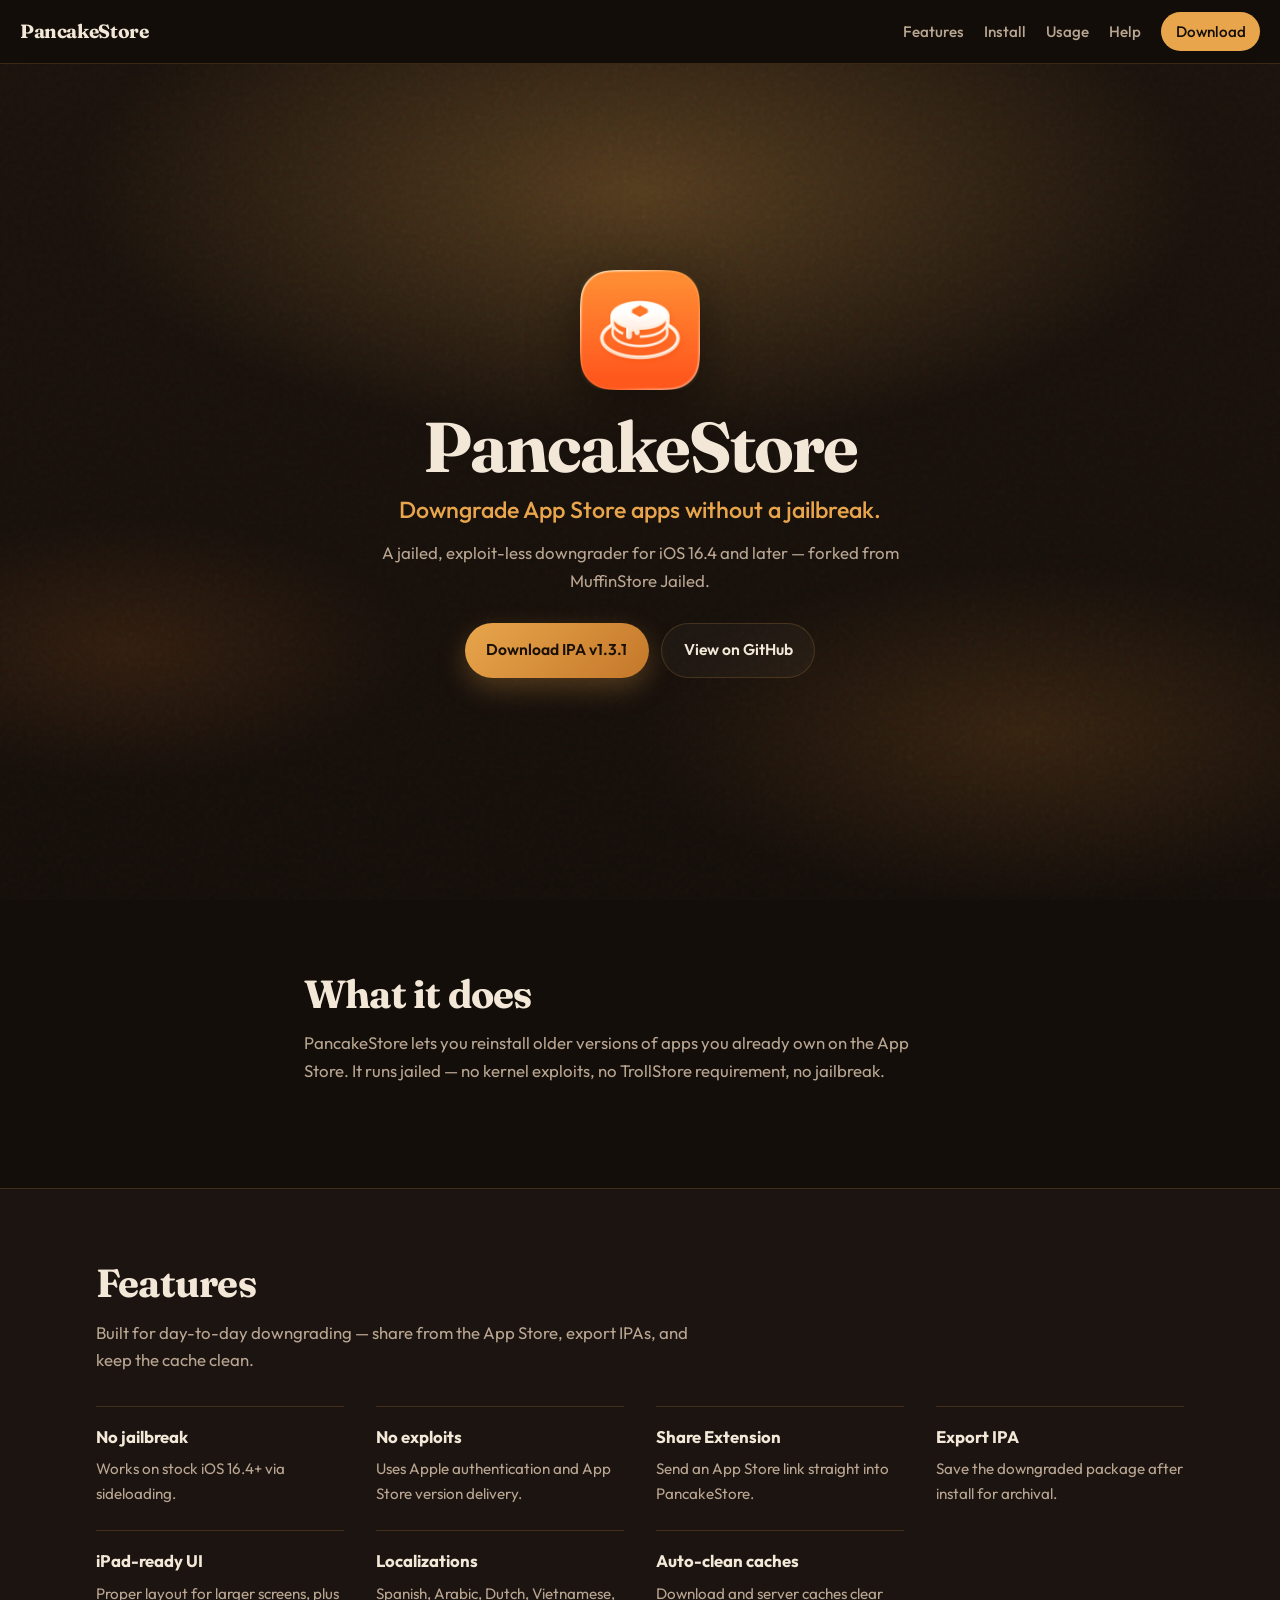
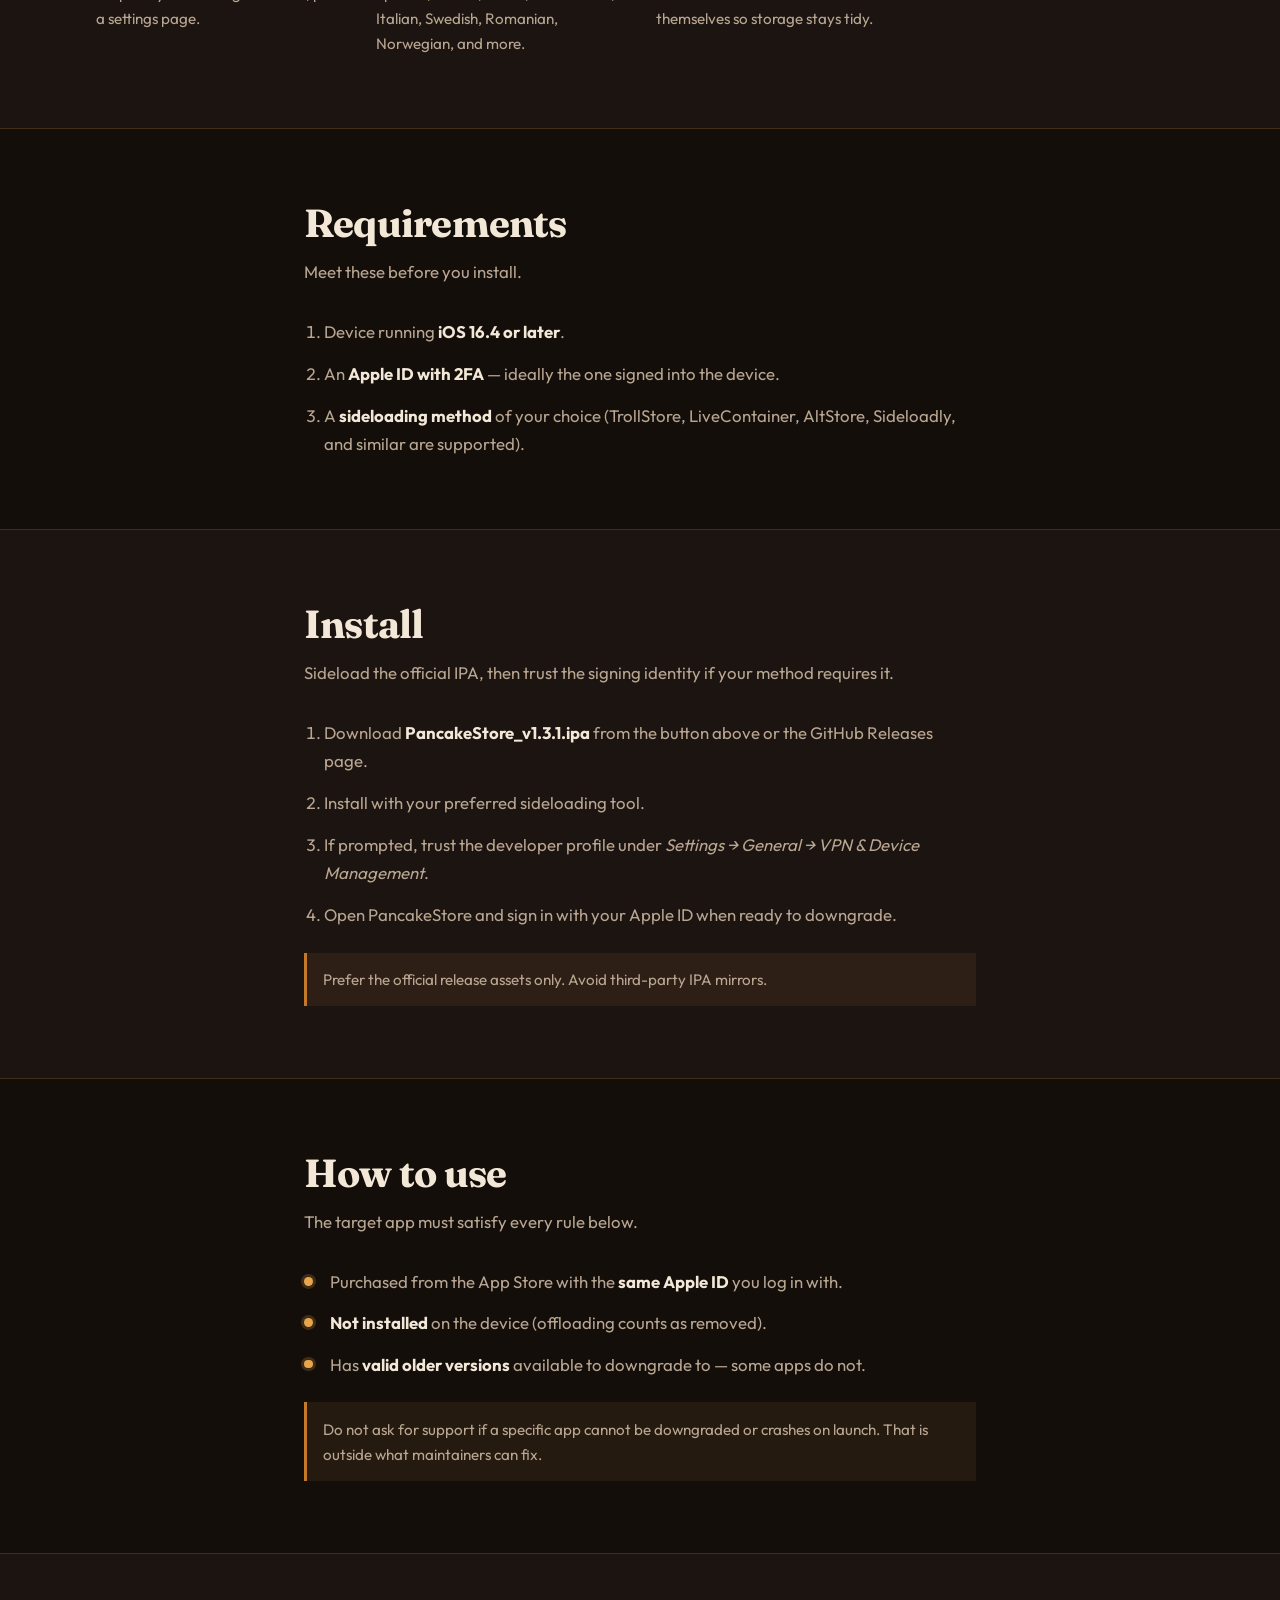
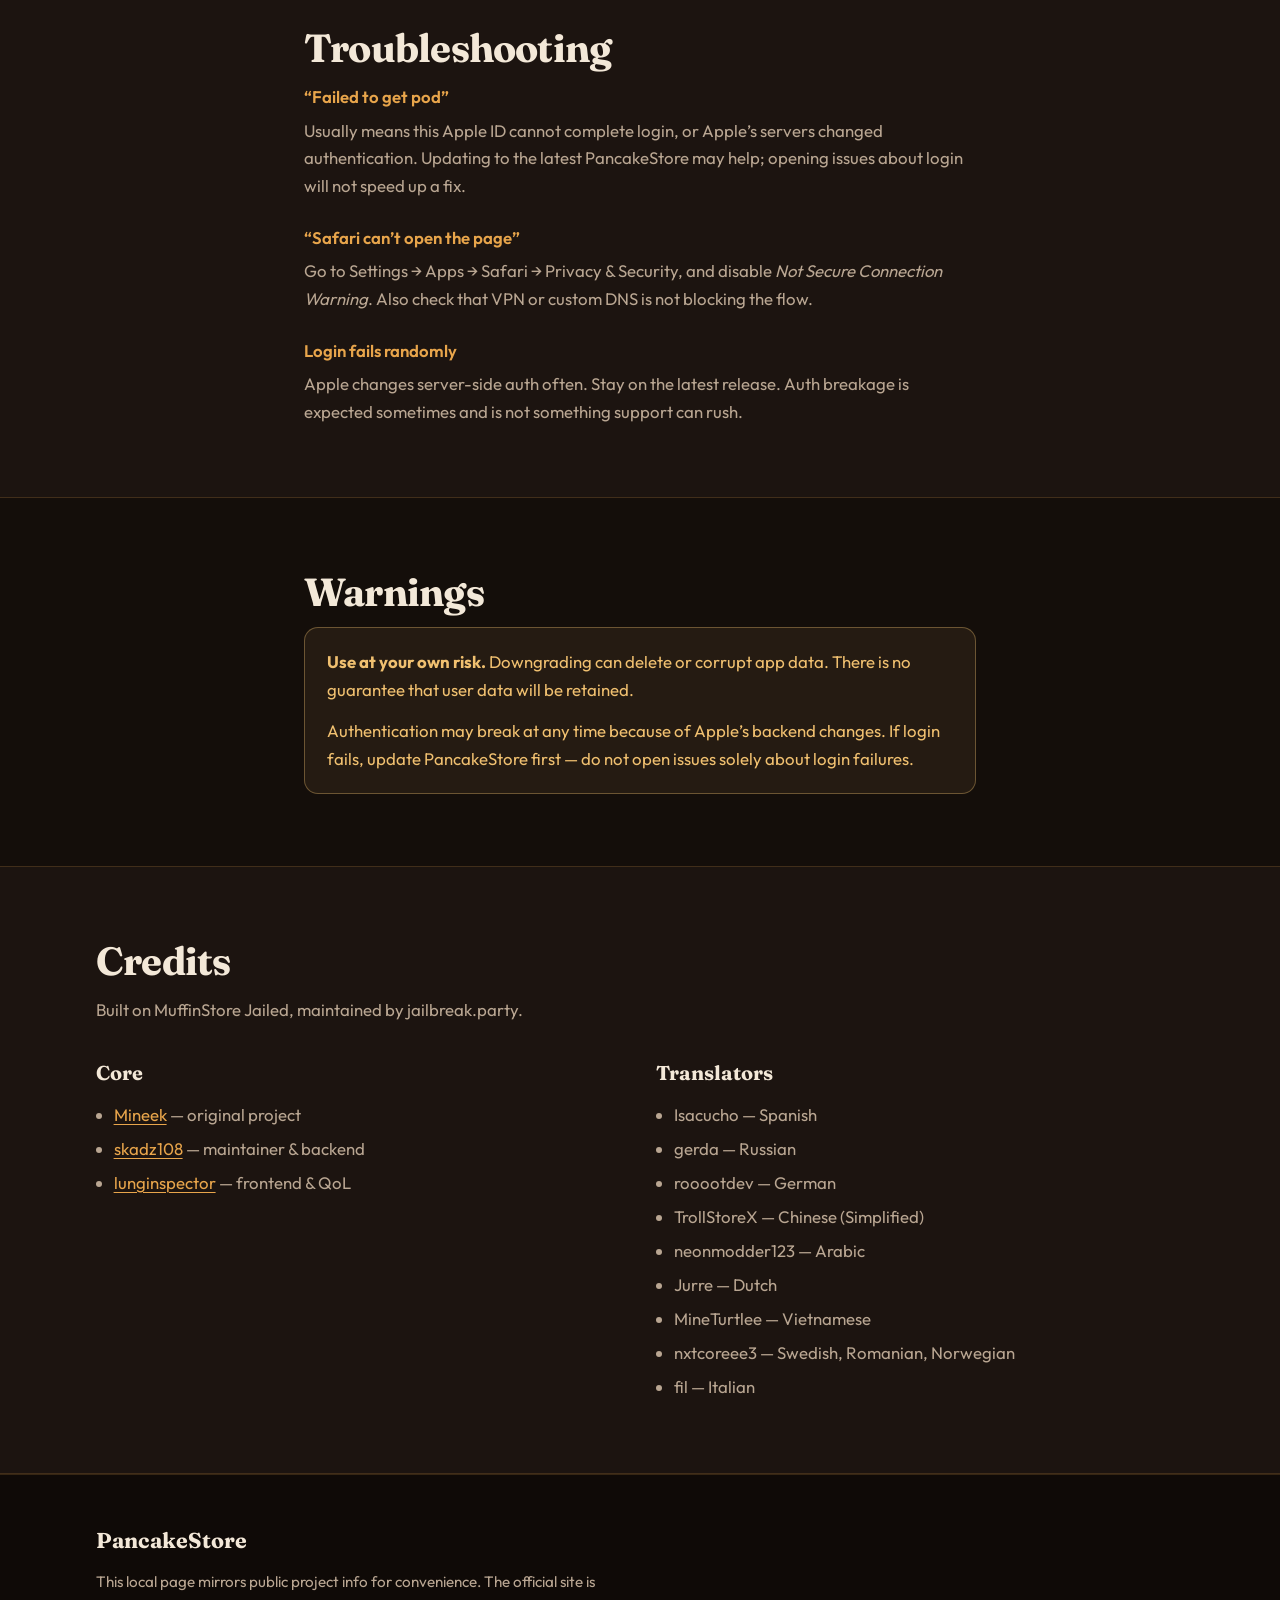
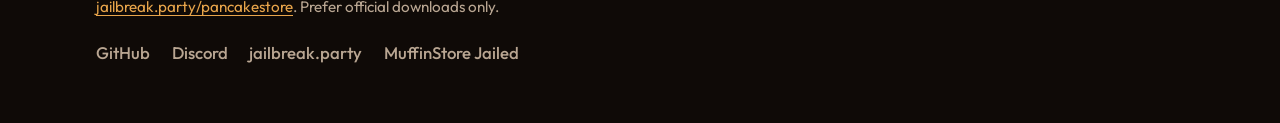
==== index.html @ 3ff27051 "Add PancakeStore marketing site (HTML/CSS/JS)" ====
<!DOCTYPE html>
<html lang="en">
<head>
  <meta charset="UTF-8" />
  <meta name="viewport" content="width=device-width, initial-scale=1" />
  <meta name="description" content="PancakeStore — a jailed App Store downgrader for iOS 16.4 and later. No jailbreak. No exploits." />
  <title>PancakeStore — iOS App Downgrader</title>
  <link rel="icon" href="assets/icon.png" type="image/png" />
  <link rel="preconnect" href="https://fonts.googleapis.com" />
  <link rel="preconnect" href="https://fonts.gstatic.com" crossorigin />
  <link href="https://fonts.googleapis.com/css2?family=Fraunces:opsz,wght@9..144,500;9..144,700&family=Outfit:wght@400;500;600;700&display=swap" rel="stylesheet" />
  <link rel="stylesheet" href="css/styles.css" />
</head>
<body>
  <header class="site-header">
    <a class="logo" href="#top">PancakeStore</a>
    <button class="nav-toggle" type="button" aria-label="Open menu" aria-expanded="false">
      <span></span><span></span><span></span>
    </button>
    <nav class="site-nav" aria-label="Primary">
      <a href="#features">Features</a>
      <a href="#install">Install</a>
      <a href="#usage">Usage</a>
      <a href="#troubleshoot">Help</a>
      <a href="#download" class="nav-cta">Download</a>
    </nav>
  </header>

  <main id="top">
    <section class="hero">
      <div class="hero-atmosphere" aria-hidden="true"></div>
      <div class="hero-inner">
        <img class="hero-icon" src="assets/icon.png" alt="" width="120" height="120" />
        <p class="brand">PancakeStore</p>
        <h1>Downgrade App Store apps without a jailbreak.</h1>
        <p class="lede">A jailed, exploit-less downgrader for iOS 16.4 and later — forked from MuffinStore Jailed.</p>
        <div class="cta-row">
          <a class="btn btn-primary" id="download" href="https://github.com/jailbreakdotparty/PancakeStore/releases/download/1.3.1/PancakeStore_v1.3.1.ipa">Download IPA v1.3.1</a>
          <a class="btn btn-ghost" href="https://github.com/jailbreakdotparty/PancakeStore" target="_blank" rel="noopener noreferrer">View on GitHub</a>
        </div>
      </div>
    </section>

    <section class="section reveal" id="about">
      <div class="wrap narrow">
        <h2>What it does</h2>
        <p class="section-lede">PancakeStore lets you reinstall older versions of apps you already own on the App Store. It runs jailed — no kernel exploits, no TrollStore requirement, no jailbreak.</p>
      </div>
    </section>

    <section class="section section-alt reveal" id="features">
      <div class="wrap">
        <h2>Features</h2>
        <p class="section-lede">Built for day-to-day downgrading — share from the App Store, export IPAs, and keep the cache clean.</p>
        <ul class="feature-list">
          <li>
            <strong>No jailbreak</strong>
            <span>Works on stock iOS 16.4+ via sideloading.</span>
          </li>
          <li>
            <strong>No exploits</strong>
            <span>Uses Apple authentication and App Store version delivery.</span>
          </li>
          <li>
            <strong>Share Extension</strong>
            <span>Send an App Store link straight into PancakeStore.</span>
          </li>
          <li>
            <strong>Export IPA</strong>
            <span>Save the downgraded package after install for archival.</span>
          </li>
          <li>
            <strong>iPad-ready UI</strong>
            <span>Proper layout for larger screens, plus a settings page.</span>
          </li>
          <li>
            <strong>Localizations</strong>
            <span>Spanish, Arabic, Dutch, Vietnamese, Italian, Swedish, Romanian, Norwegian, and more.</span>
          </li>
          <li>
            <strong>Auto-clean caches</strong>
            <span>Download and server caches clear themselves so storage stays tidy.</span>
          </li>
        </ul>
      </div>
    </section>

    <section class="section reveal" id="requirements">
      <div class="wrap narrow">
        <h2>Requirements</h2>
        <p class="section-lede">Meet these before you install.</p>
        <ol class="steps">
          <li>Device running <strong>iOS 16.4 or later</strong>.</li>
          <li>An <strong>Apple ID with 2FA</strong> — ideally the one signed into the device.</li>
          <li>A <strong>sideloading method</strong> of your choice (TrollStore, LiveContainer, AltStore, Sideloadly, and similar are supported).</li>
        </ol>
      </div>
    </section>

    <section class="section section-alt reveal" id="install">
      <div class="wrap narrow">
        <h2>Install</h2>
        <p class="section-lede">Sideload the official IPA, then trust the signing identity if your method requires it.</p>
        <ol class="steps">
          <li>Download <strong>PancakeStore_v1.3.1.ipa</strong> from the button above or the GitHub Releases page.</li>
          <li>Install with your preferred sideloading tool.</li>
          <li>If prompted, trust the developer profile under <em>Settings → General → VPN &amp; Device Management</em>.</li>
          <li>Open PancakeStore and sign in with your Apple ID when ready to downgrade.</li>
        </ol>
        <p class="note">Prefer the official release assets only. Avoid third-party IPA mirrors.</p>
      </div>
    </section>

    <section class="section reveal" id="usage">
      <div class="wrap narrow">
        <h2>How to use</h2>
        <p class="section-lede">The target app must satisfy every rule below.</p>
        <ul class="checklist">
          <li>Purchased from the App Store with the <strong>same Apple ID</strong> you log in with.</li>
          <li><strong>Not installed</strong> on the device (offloading counts as removed).</li>
          <li>Has <strong>valid older versions</strong> available to downgrade to — some apps do not.</li>
        </ul>
        <p class="note">Do not ask for support if a specific app cannot be downgraded or crashes on launch. That is outside what maintainers can fix.</p>
      </div>
    </section>

    <section class="section section-alt reveal" id="troubleshoot">
      <div class="wrap narrow">
        <h2>Troubleshooting</h2>
        <dl class="faq">
          <div>
            <dt>“Failed to get pod”</dt>
            <dd>Usually means this Apple ID cannot complete login, or Apple’s servers changed authentication. Updating to the latest PancakeStore may help; opening issues about login will not speed up a fix.</dd>
          </div>
          <div>
            <dt>“Safari can’t open the page”</dt>
            <dd>Go to Settings → Apps → Safari → Privacy &amp; Security, and disable <em>Not Secure Connection Warning</em>. Also check that VPN or custom DNS is not blocking the flow.</dd>
          </div>
          <div>
            <dt>Login fails randomly</dt>
            <dd>Apple changes server-side auth often. Stay on the latest release. Auth breakage is expected sometimes and is not something support can rush.</dd>
          </div>
        </dl>
      </div>
    </section>

    <section class="section reveal" id="warnings">
      <div class="wrap narrow">
        <h2>Warnings</h2>
        <div class="warning-block">
          <p><strong>Use at your own risk.</strong> Downgrading can delete or corrupt app data. There is no guarantee that user data will be retained.</p>
          <p>Authentication may break at any time because of Apple’s backend changes. If login fails, update PancakeStore first — do not open issues solely about login failures.</p>
        </div>
      </div>
    </section>

    <section class="section section-alt reveal" id="credits">
      <div class="wrap">
        <h2>Credits</h2>
        <p class="section-lede">Built on MuffinStore Jailed, maintained by jailbreak.party.</p>
        <div class="credits-grid">
          <div>
            <h3>Core</h3>
            <ul>
              <li><a href="https://github.com/mineek" target="_blank" rel="noopener noreferrer">Mineek</a> — original project</li>
              <li><a href="https://github.com/skadz108" target="_blank" rel="noopener noreferrer">skadz108</a> — maintainer &amp; backend</li>
              <li><a href="https://github.com/lunginspector" target="_blank" rel="noopener noreferrer">lunginspector</a> — frontend &amp; QoL</li>
            </ul>
          </div>
          <div>
            <h3>Translators</h3>
            <ul>
              <li>Isacucho — Spanish</li>
              <li>gerda — Russian</li>
              <li>rooootdev — German</li>
              <li>TrollStoreX — Chinese (Simplified)</li>
              <li>neonmodder123 — Arabic</li>
              <li>Jurre — Dutch</li>
              <li>MineTurtlee — Vietnamese</li>
              <li>nxtcoreee3 — Swedish, Romanian, Norwegian</li>
              <li>fil — Italian</li>
            </ul>
          </div>
        </div>
      </div>
    </section>
  </main>

  <footer class="site-footer">
    <div class="wrap footer-inner">
      <p class="footer-brand">PancakeStore</p>
      <p class="footer-note">This local page mirrors public project info for convenience. The official site is <a href="https://jailbreak.party/pancakestore" target="_blank" rel="noopener noreferrer">jailbreak.party/pancakestore</a>. Prefer official downloads only.</p>
      <div class="footer-links">
        <a href="https://github.com/jailbreakdotparty/PancakeStore" target="_blank" rel="noopener noreferrer">GitHub</a>
        <a href="https://jailbreak.party/discord" target="_blank" rel="noopener noreferrer">Discord</a>
        <a href="https://jailbreak.party/" target="_blank" rel="noopener noreferrer">jailbreak.party</a>
        <a href="https://github.com/mineek/MuffinStoreJailed-Public" target="_blank" rel="noopener noreferrer">MuffinStore Jailed</a>
      </div>
    </div>
  </footer>

  <script src="js/main.js"></script>
</body>
</html>
---- css/styles.css ----
:root {
  --bg: #140e0a;
  --bg-alt: #1c1410;
  --surface: #241a14;
  --text: #f3e8d8;
  --muted: #b9a692;
  --maple: #e8a54b;
  --maple-deep: #c4782a;
  --line: rgba(232, 165, 75, 0.18);
  --warning: #f0c070;
  --font-display: "Fraunces", Georgia, serif;
  --font-body: "Outfit", sans-serif;
  --radius: 14px;
  --header-h: 4rem;
  --max: 68rem;
}

*,
*::before,
*::after {
  box-sizing: border-box;
}

html {
  scroll-behavior: smooth;
}

body {
  margin: 0;
  font-family: var(--font-body);
  font-size: 1.05rem;
  line-height: 1.65;
  color: var(--text);
  background: var(--bg);
  -webkit-font-smoothing: antialiased;
}

img {
  max-width: 100%;
  display: block;
}

a {
  color: var(--maple);
  text-decoration-thickness: 1px;
  text-underline-offset: 0.18em;
}

a:hover {
  color: #f5c87a;
}

.wrap {
  width: min(100% - 2.5rem, var(--max));
  margin-inline: auto;
}

.wrap.narrow {
  width: min(100% - 2.5rem, 42rem);
}

/* Header */
.site-header {
  position: sticky;
  top: 0;
  z-index: 50;
  display: flex;
  align-items: center;
  justify-content: space-between;
  height: var(--header-h);
  padding-inline: 1.25rem;
  background: rgba(20, 14, 10, 0.88);
  backdrop-filter: blur(12px);
  border-bottom: 1px solid var(--line);
}

.logo {
  font-family: var(--font-display);
  font-weight: 700;
  font-size: 1.2rem;
  color: var(--text);
  text-decoration: none;
  letter-spacing: -0.02em;
}

.logo:hover {
  color: var(--maple);
}

.site-nav {
  display: flex;
  align-items: center;
  gap: 1.25rem;
}

.site-nav a {
  color: var(--muted);
  text-decoration: none;
  font-size: 0.95rem;
  font-weight: 500;
}

.site-nav a:hover {
  color: var(--text);
}

.nav-cta {
  color: var(--bg) !important;
  background: var(--maple);
  padding: 0.45rem 0.9rem;
  border-radius: 999px;
}

.nav-cta:hover {
  background: #f5c87a;
  color: var(--bg) !important;
}

.nav-toggle {
  display: none;
  flex-direction: column;
  justify-content: center;
  gap: 5px;
  width: 2.5rem;
  height: 2.5rem;
  padding: 0;
  border: 0;
  background: transparent;
  cursor: pointer;
}

.nav-toggle span {
  display: block;
  height: 2px;
  width: 1.35rem;
  margin-inline: auto;
  background: var(--text);
  transition: transform 0.25s ease, opacity 0.25s ease;
}

.nav-open .nav-toggle span:nth-child(1) {
  transform: translateY(7px) rotate(45deg);
}

.nav-open .nav-toggle span:nth-child(2) {
  opacity: 0;
}

.nav-open .nav-toggle span:nth-child(3) {
  transform: translateY(-7px) rotate(-45deg);
}

/* Hero */
.hero {
  position: relative;
  min-height: calc(100svh - var(--header-h));
  display: grid;
  place-items: center;
  overflow: hidden;
  isolation: isolate;
}

.hero-atmosphere {
  position: absolute;
  inset: 0;
  z-index: -1;
  background:
    radial-gradient(ellipse 80% 55% at 50% 15%, rgba(232, 165, 75, 0.28), transparent 55%),
    radial-gradient(ellipse 60% 40% at 80% 80%, rgba(196, 120, 42, 0.18), transparent 50%),
    radial-gradient(ellipse 50% 35% at 10% 70%, rgba(80, 45, 20, 0.45), transparent 45%),
    linear-gradient(180deg, #1a120c 0%, var(--bg) 100%);
}

.hero-atmosphere::after {
  content: "";
  position: absolute;
  inset: 0;
  opacity: 0.35;
  background-image: url("data:image/svg+xml,%3Csvg viewBox='0 0 200 200' xmlns='http://www.w3.org/2000/svg'%3E%3Cfilter id='n'%3E%3CfeTurbulence type='fractalNoise' baseFrequency='0.85' numOctaves='4' stitchTiles='stitch'/%3E%3C/filter%3E%3Crect width='100%25' height='100%25' filter='url(%23n)' opacity='0.55'/%3E%3C/svg%3E");
  pointer-events: none;
  mix-blend-mode: soft-light;
}

.hero-inner {
  width: min(100% - 2.5rem, 40rem);
  text-align: center;
  padding-block: 4rem 5rem;
}

.hero-icon {
  width: 7.5rem;
  height: 7.5rem;
  margin: 0 auto 1.25rem;
  border-radius: 1.5rem;
  box-shadow: 0 18px 50px rgba(0, 0, 0, 0.45);
  opacity: 0;
  transform: translateY(18px) scale(0.96);
  animation: hero-in 0.9s cubic-bezier(0.22, 1, 0.36, 1) 0.05s forwards;
}

.brand {
  margin: 0 0 0.65rem;
  font-family: var(--font-display);
  font-size: clamp(2.6rem, 8vw, 4.4rem);
  font-weight: 700;
  letter-spacing: -0.03em;
  line-height: 1.05;
  color: var(--text);
  opacity: 0;
  transform: translateY(18px);
  animation: hero-in 0.9s cubic-bezier(0.22, 1, 0.36, 1) 0.15s forwards;
}

.hero h1 {
  margin: 0 0 0.85rem;
  font-family: var(--font-body);
  font-size: clamp(1.15rem, 2.6vw, 1.45rem);
  font-weight: 500;
  line-height: 1.35;
  color: var(--maple);
  opacity: 0;
  transform: translateY(18px);
  animation: hero-in 0.9s cubic-bezier(0.22, 1, 0.36, 1) 0.28s forwards;
}

.lede {
  margin: 0 auto 1.75rem;
  max-width: 34rem;
  color: var(--muted);
  opacity: 0;
  transform: translateY(18px);
  animation: hero-in 0.9s cubic-bezier(0.22, 1, 0.36, 1) 0.4s forwards;
}

.cta-row {
  display: flex;
  flex-wrap: wrap;
  gap: 0.75rem;
  justify-content: center;
  opacity: 0;
  transform: translateY(18px);
  animation: hero-in 0.9s cubic-bezier(0.22, 1, 0.36, 1) 0.52s forwards;
}

@keyframes hero-in {
  to {
    opacity: 1;
    transform: translateY(0) scale(1);
  }
}

.btn {
  display: inline-flex;
  align-items: center;
  justify-content: center;
  padding: 0.85rem 1.35rem;
  border-radius: 999px;
  font-weight: 600;
  font-size: 0.98rem;
  text-decoration: none;
  transition: transform 0.2s ease, background 0.2s ease, color 0.2s ease, box-shadow 0.2s ease;
}

.btn:hover {
  transform: translateY(-2px);
}

.btn-primary {
  background: linear-gradient(135deg, var(--maple), var(--maple-deep));
  color: #1a1008;
  box-shadow: 0 10px 28px rgba(232, 165, 75, 0.28);
}

.btn-primary:hover {
  color: #1a1008;
  box-shadow: 0 14px 34px rgba(232, 165, 75, 0.4);
}

.btn-ghost {
  border: 1px solid var(--line);
  color: var(--text);
  background: rgba(255, 255, 255, 0.03);
}

.btn-ghost:hover {
  color: var(--maple);
  border-color: rgba(232, 165, 75, 0.45);
}

/* Sections */
.section {
  padding-block: 4.5rem;
}

.section-alt {
  background: var(--bg-alt);
  border-block: 1px solid var(--line);
}

.section h2 {
  margin: 0 0 0.75rem;
  font-family: var(--font-display);
  font-size: clamp(1.85rem, 4vw, 2.45rem);
  letter-spacing: -0.02em;
  line-height: 1.15;
}

.section-lede {
  margin: 0 0 2rem;
  color: var(--muted);
  max-width: 38rem;
}

.feature-list {
  list-style: none;
  margin: 0;
  padding: 0;
  display: grid;
  grid-template-columns: repeat(auto-fit, minmax(15rem, 1fr));
  gap: 1.5rem 2rem;
}

.feature-list li {
  display: flex;
  flex-direction: column;
  gap: 0.35rem;
  padding-top: 1rem;
  border-top: 1px solid var(--line);
}

.feature-list strong {
  font-size: 1.05rem;
  color: var(--text);
}

.feature-list span {
  color: var(--muted);
  font-size: 0.95rem;
}

.steps {
  margin: 0;
  padding-left: 1.25rem;
  display: flex;
  flex-direction: column;
  gap: 0.9rem;
  color: var(--muted);
}

.steps strong {
  color: var(--text);
}

.checklist {
  margin: 0 0 1.25rem;
  padding-left: 0;
  list-style: none;
  display: flex;
  flex-direction: column;
  gap: 0.85rem;
}

.checklist li {
  position: relative;
  padding-left: 1.6rem;
  color: var(--muted);
}

.checklist li::before {
  content: "";
  position: absolute;
  left: 0;
  top: 0.55rem;
  width: 0.55rem;
  height: 0.55rem;
  border-radius: 50%;
  background: var(--maple);
  box-shadow: 0 0 0 3px rgba(232, 165, 75, 0.2);
}

.checklist strong {
  color: var(--text);
}

.note {
  margin: 1.5rem 0 0;
  padding: 0.9rem 1rem;
  border-left: 3px solid var(--maple-deep);
  background: rgba(232, 165, 75, 0.08);
  color: var(--muted);
  font-size: 0.95rem;
}

.faq {
  margin: 0;
  display: flex;
  flex-direction: column;
  gap: 1.5rem;
}

.faq dt {
  font-weight: 600;
  color: var(--maple);
  margin-bottom: 0.35rem;
}

.faq dd {
  margin: 0;
  color: var(--muted);
}

.warning-block {
  padding: 1.25rem 1.35rem;
  border: 1px solid rgba(240, 192, 112, 0.35);
  border-radius: var(--radius);
  background: rgba(240, 192, 112, 0.08);
}

.warning-block p {
  margin: 0 0 0.85rem;
  color: var(--warning);
}

.warning-block p:last-child {
  margin-bottom: 0;
}

.credits-grid {
  display: grid;
  grid-template-columns: repeat(auto-fit, minmax(16rem, 1fr));
  gap: 2rem;
}

.credits-grid h3 {
  margin: 0 0 0.75rem;
  font-family: var(--font-display);
  font-size: 1.25rem;
}

.credits-grid ul {
  margin: 0;
  padding-left: 1.1rem;
  color: var(--muted);
}

.credits-grid li + li {
  margin-top: 0.4rem;
}

/* Footer */
.site-footer {
  padding-block: 3rem 3.5rem;
  border-top: 1px solid var(--line);
  background: #0f0a07;
}

.footer-brand {
  margin: 0 0 0.65rem;
  font-family: var(--font-display);
  font-size: 1.35rem;
  font-weight: 700;
}

.footer-note {
  margin: 0 0 1.25rem;
  max-width: 40rem;
  color: var(--muted);
  font-size: 0.95rem;
}

.footer-links {
  display: flex;
  flex-wrap: wrap;
  gap: 1rem 1.35rem;
}

.footer-links a {
  color: var(--muted);
  text-decoration: none;
  font-weight: 500;
}

.footer-links a:hover {
  color: var(--maple);
}

/* Reveal motion */
.reveal {
  opacity: 0;
  transform: translateY(28px);
  transition: opacity 0.7s cubic-bezier(0.22, 1, 0.36, 1), transform 0.7s cubic-bezier(0.22, 1, 0.36, 1);
}

.reveal.is-visible {
  opacity: 1;
  transform: translateY(0);
}

@media (prefers-reduced-motion: reduce) {
  html {
    scroll-behavior: auto;
  }

  .hero-icon,
  .brand,
  .hero h1,
  .lede,
  .cta-row,
  .reveal {
    animation: none !important;
    opacity: 1 !important;
    transform: none !important;
    transition: none !important;
  }
}

/* Mobile nav */
@media (max-width: 820px) {
  .nav-toggle {
    display: flex;
  }

  .site-nav {
    position: fixed;
    inset: var(--header-h) 0 auto 0;
    flex-direction: column;
    align-items: stretch;
    gap: 0;
    padding: 0.75rem 1.25rem 1.25rem;
    background: rgba(20, 14, 10, 0.97);
    border-bottom: 1px solid var(--line);
    transform: translateY(-120%);
    opacity: 0;
    pointer-events: none;
    transition: transform 0.3s ease, opacity 0.3s ease;
  }

  .nav-open .site-nav {
    transform: translateY(0);
    opacity: 1;
    pointer-events: auto;
  }

  .site-nav a {
    padding: 0.85rem 0;
    border-bottom: 1px solid var(--line);
  }

  .nav-cta {
    margin-top: 0.75rem;
    text-align: center;
    border-bottom: 0 !important;
  }
}
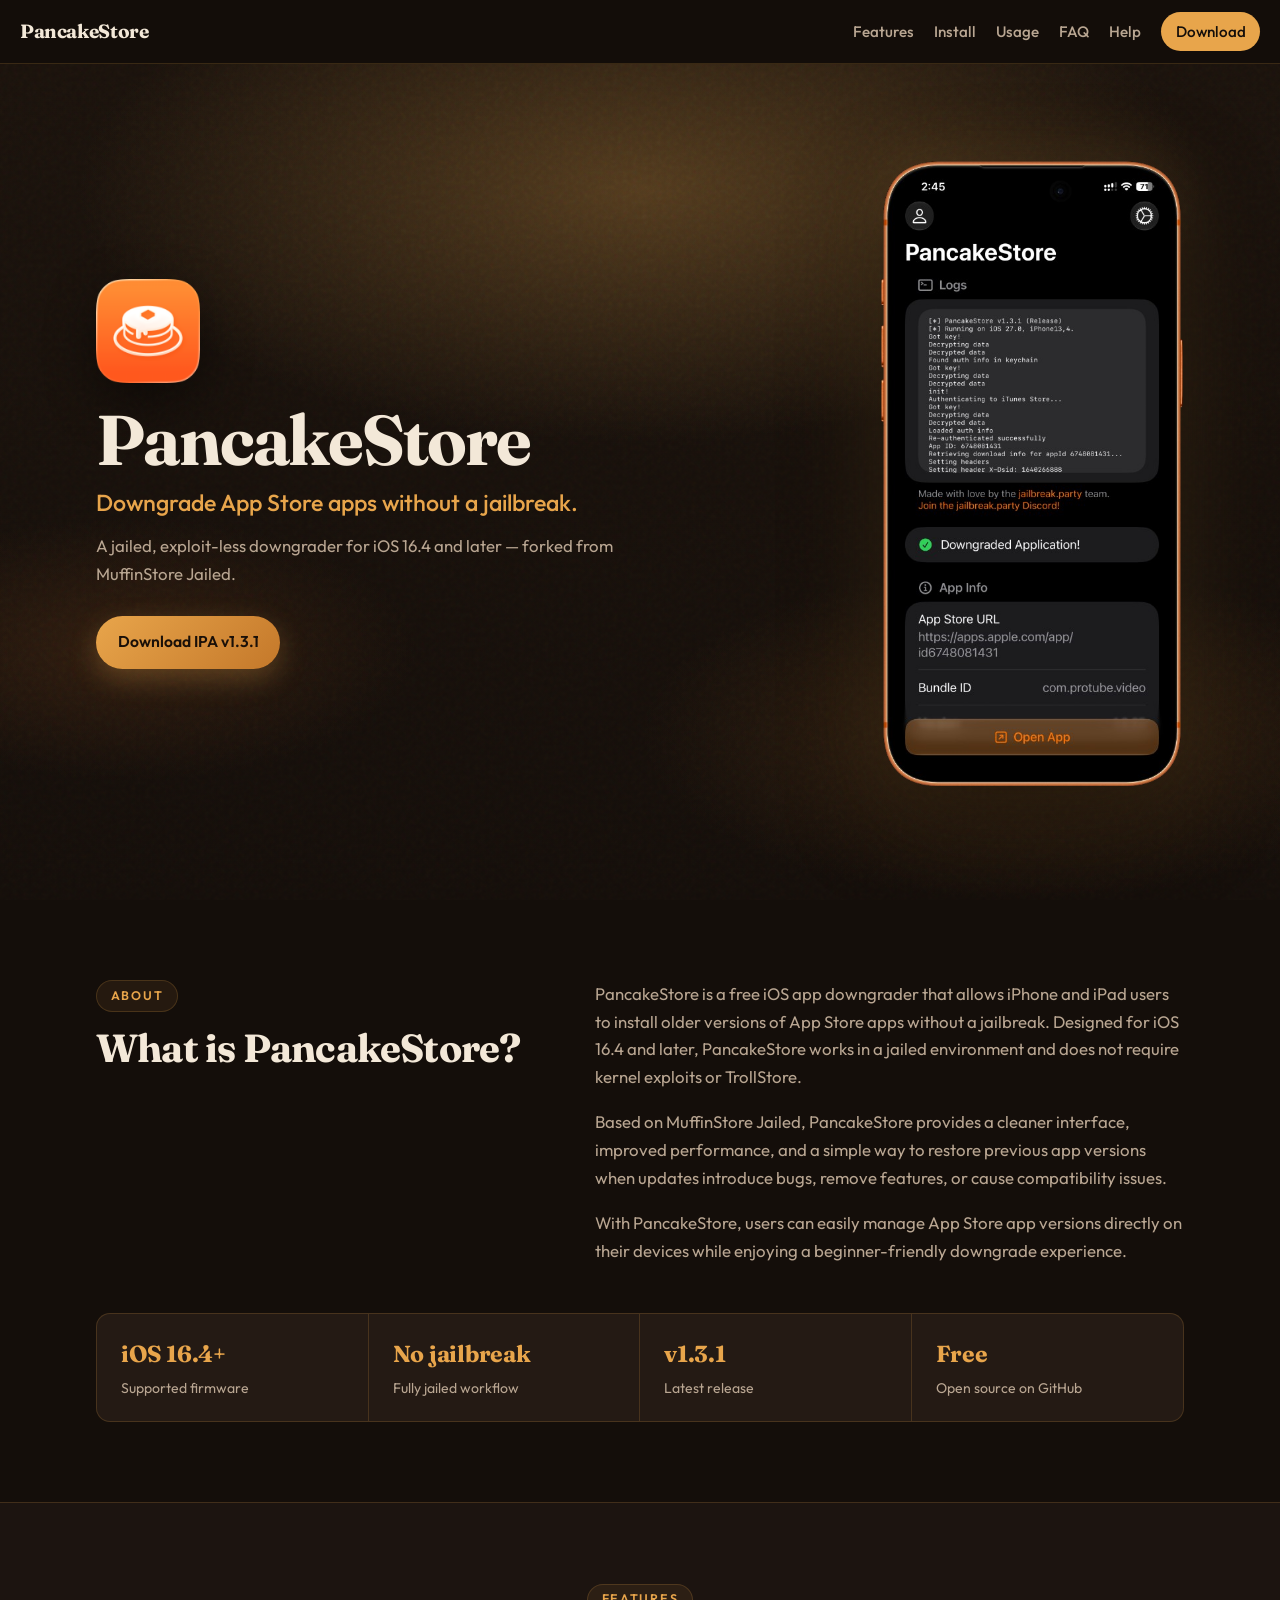
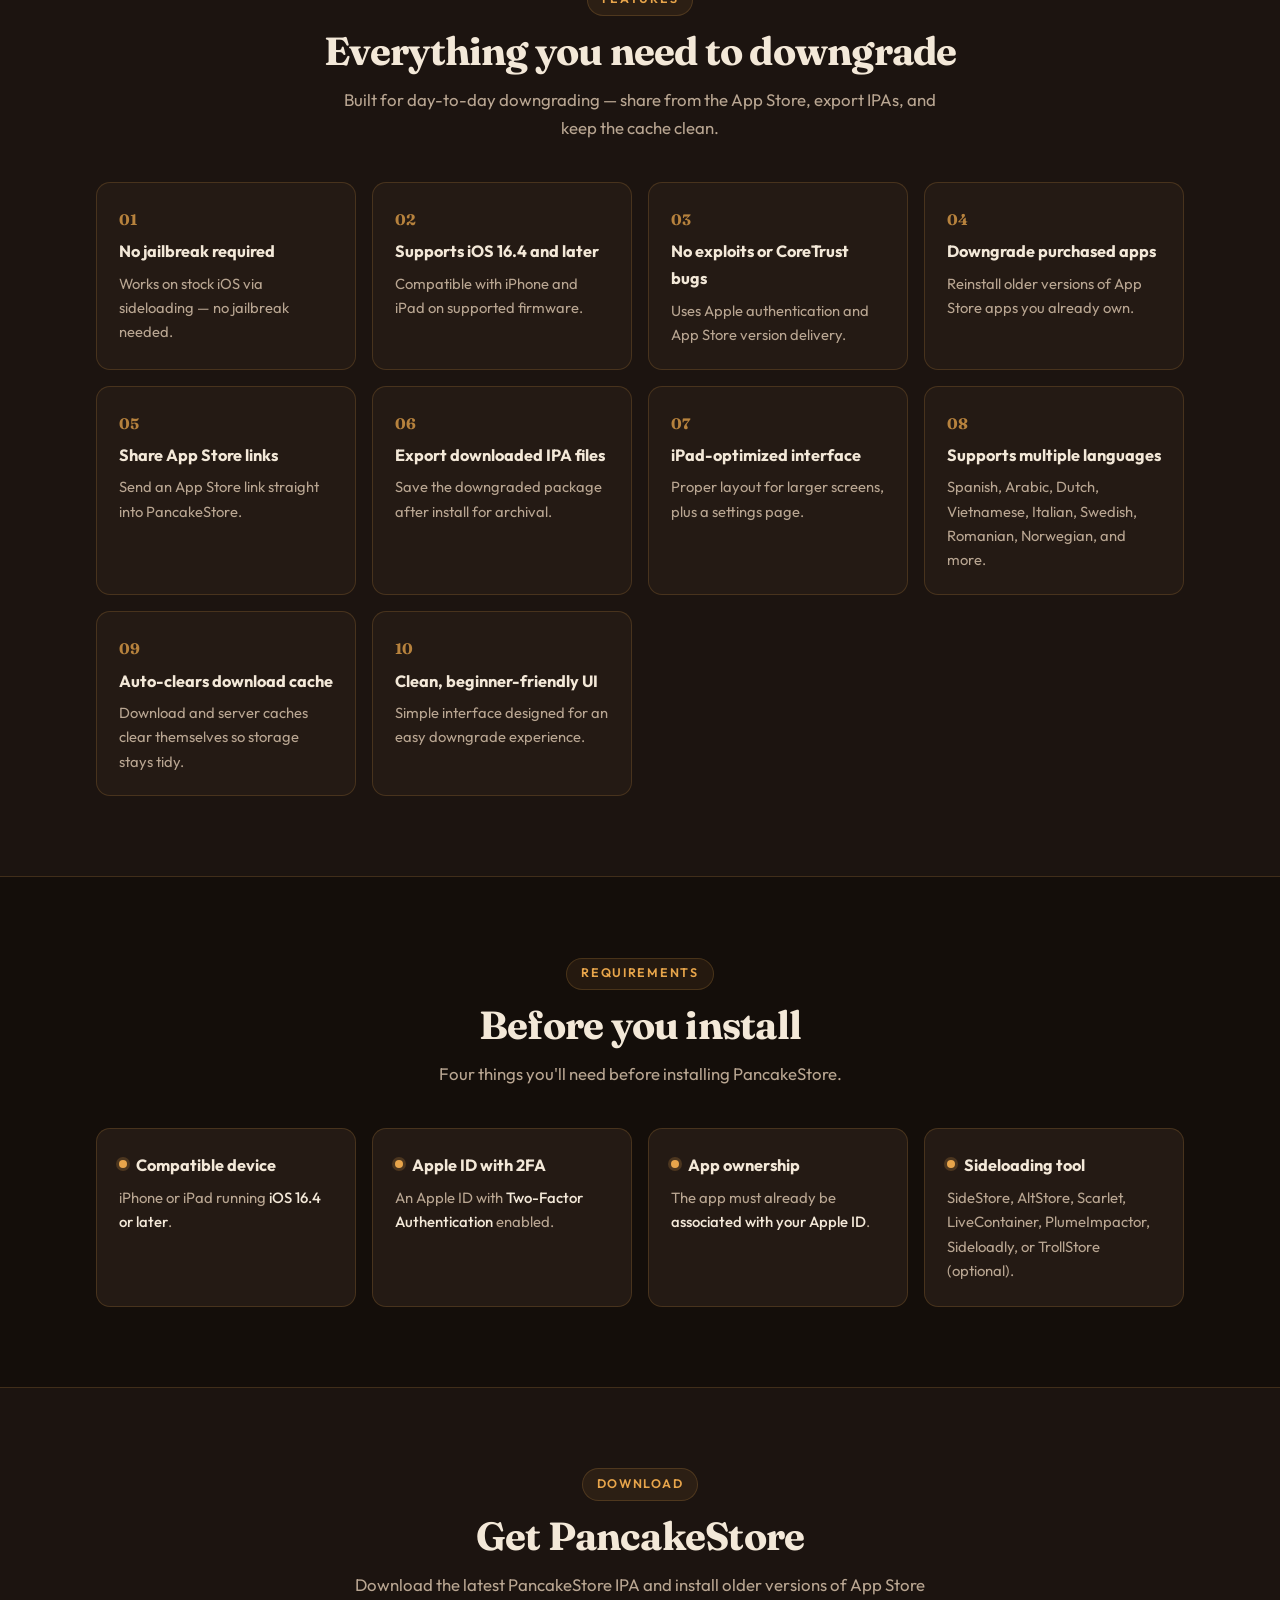
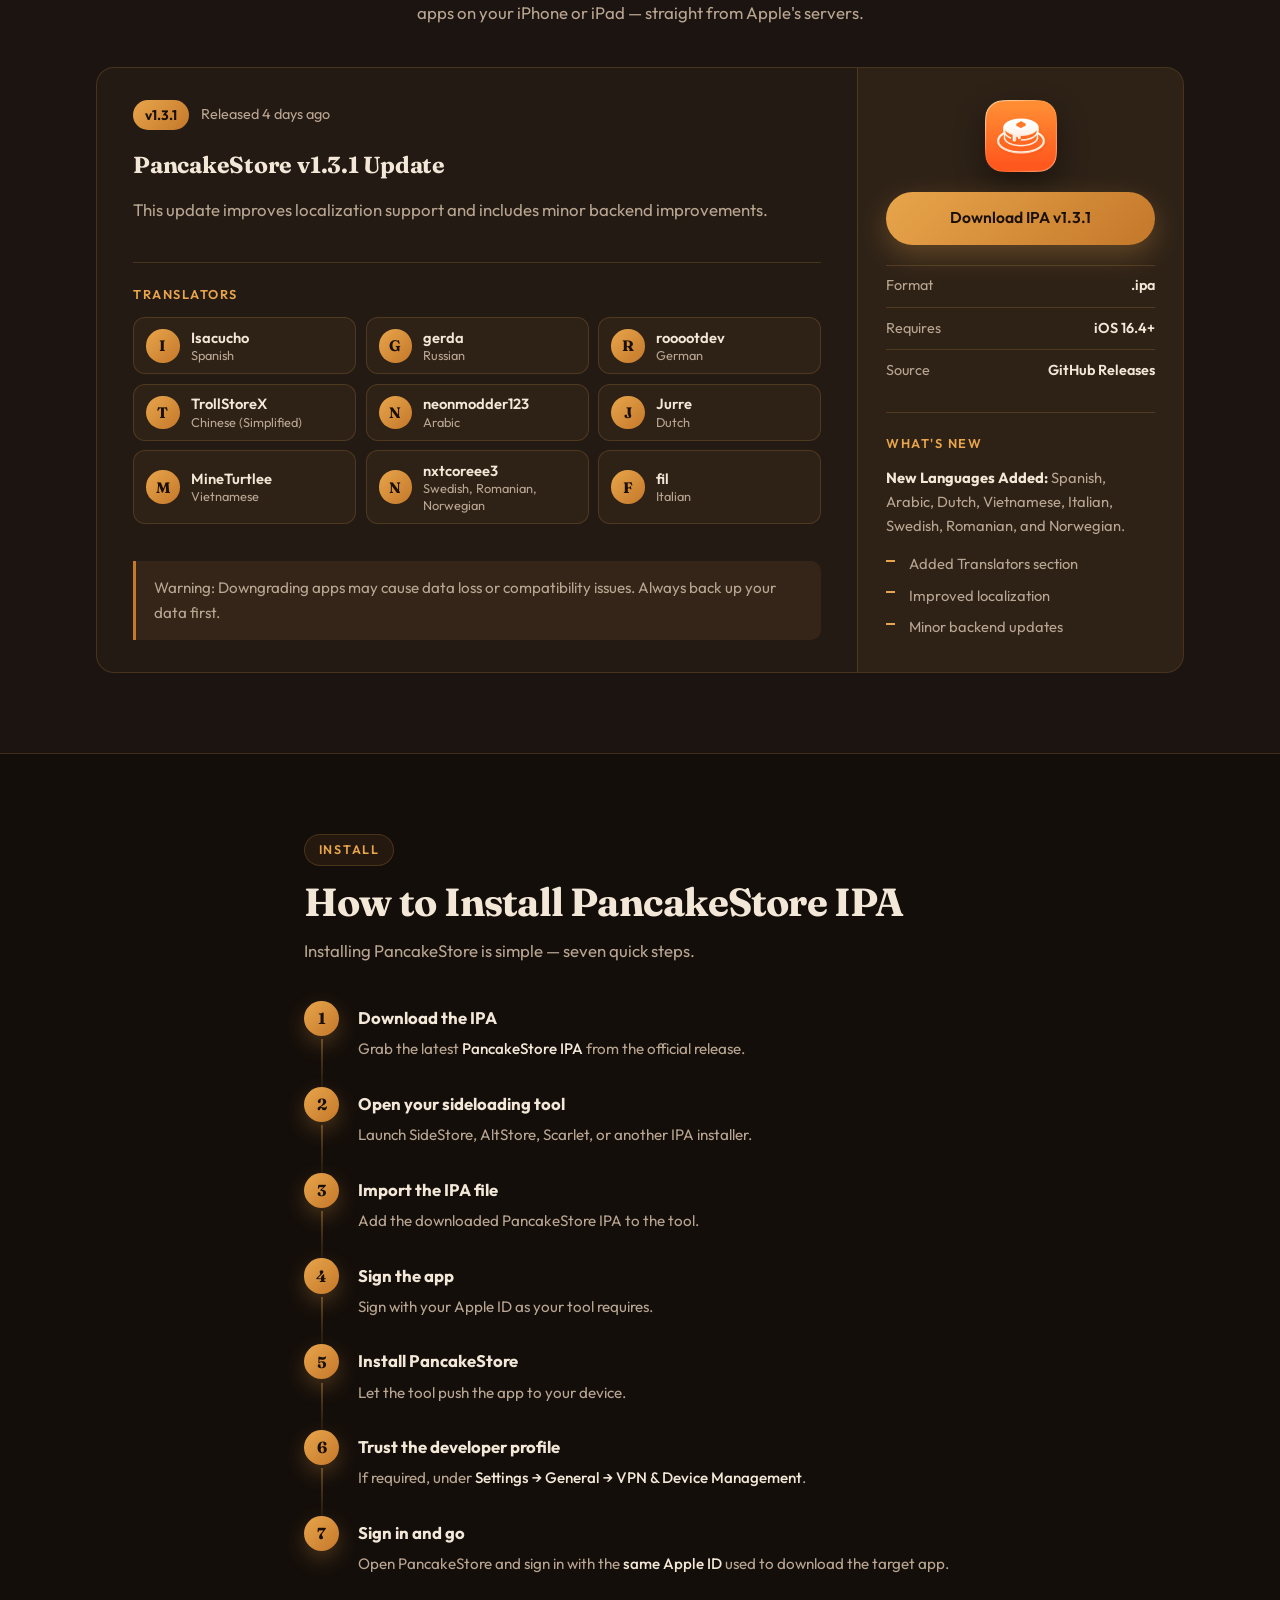
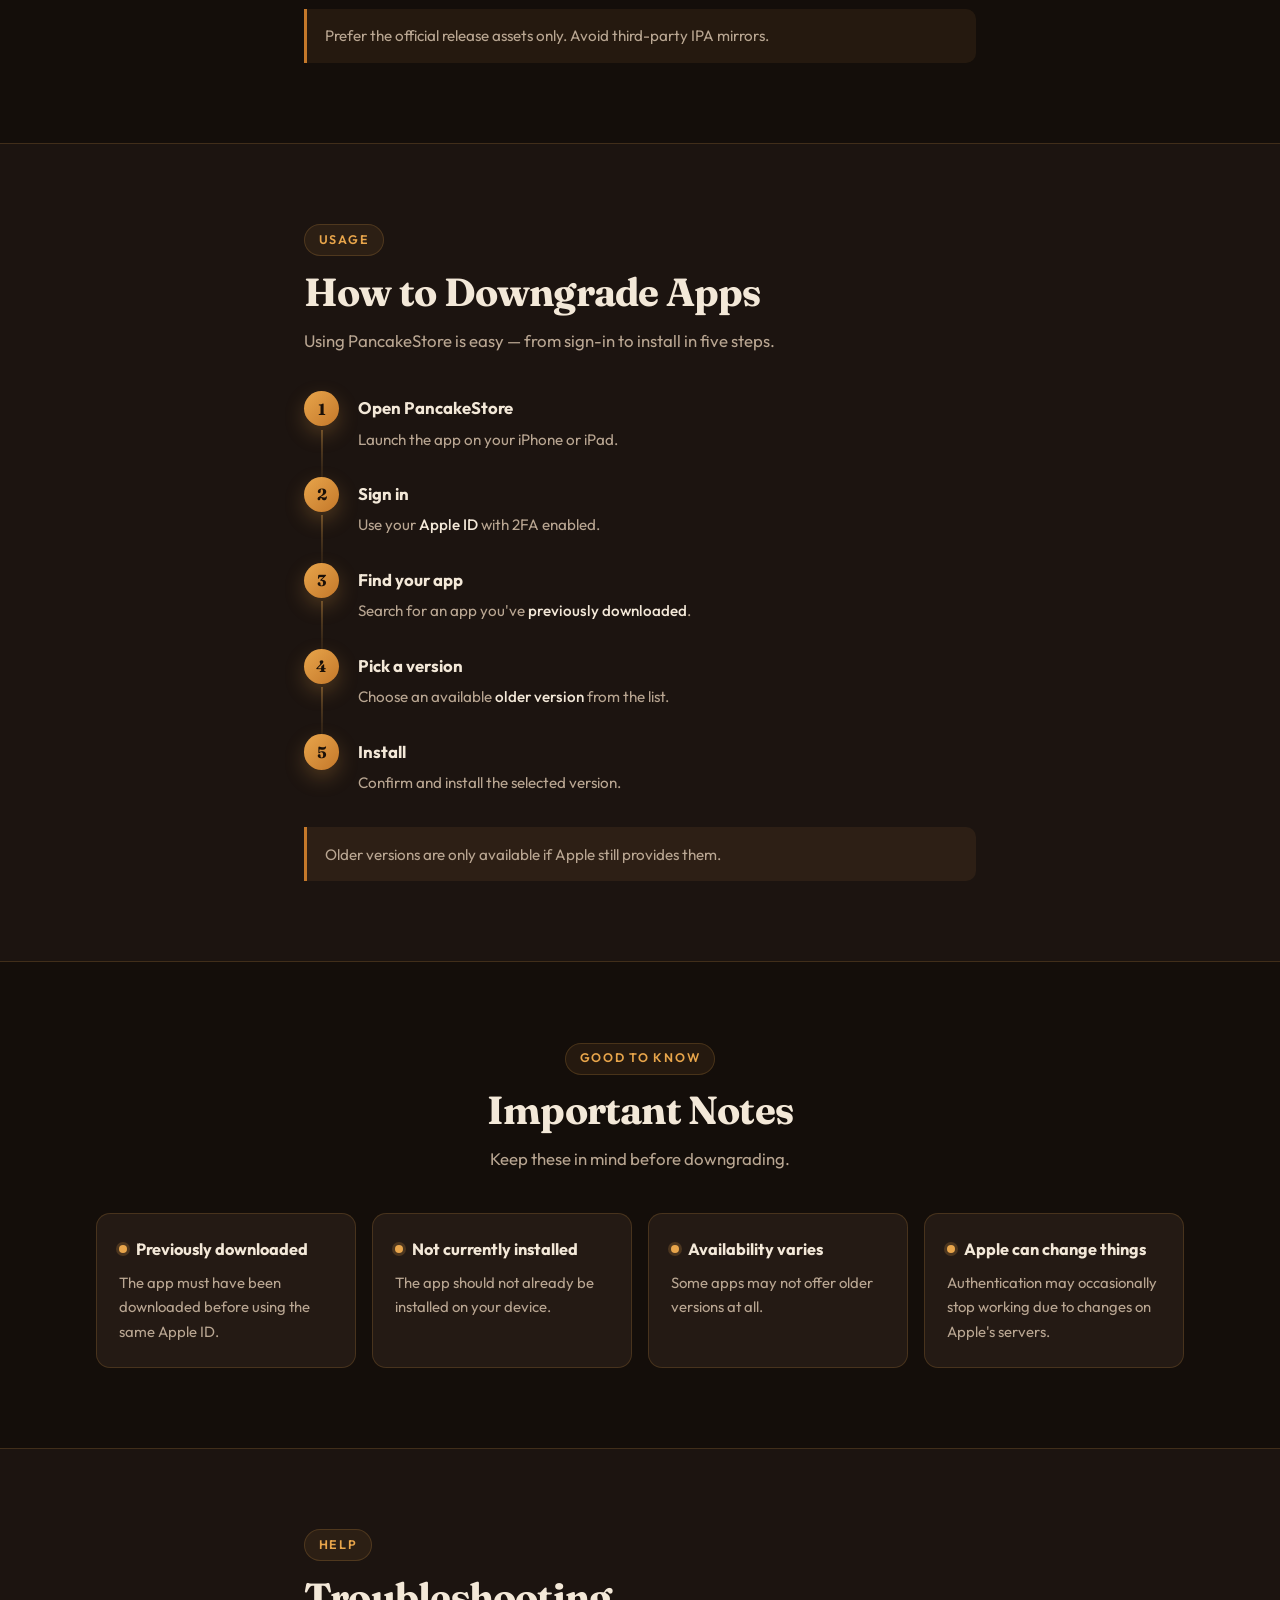
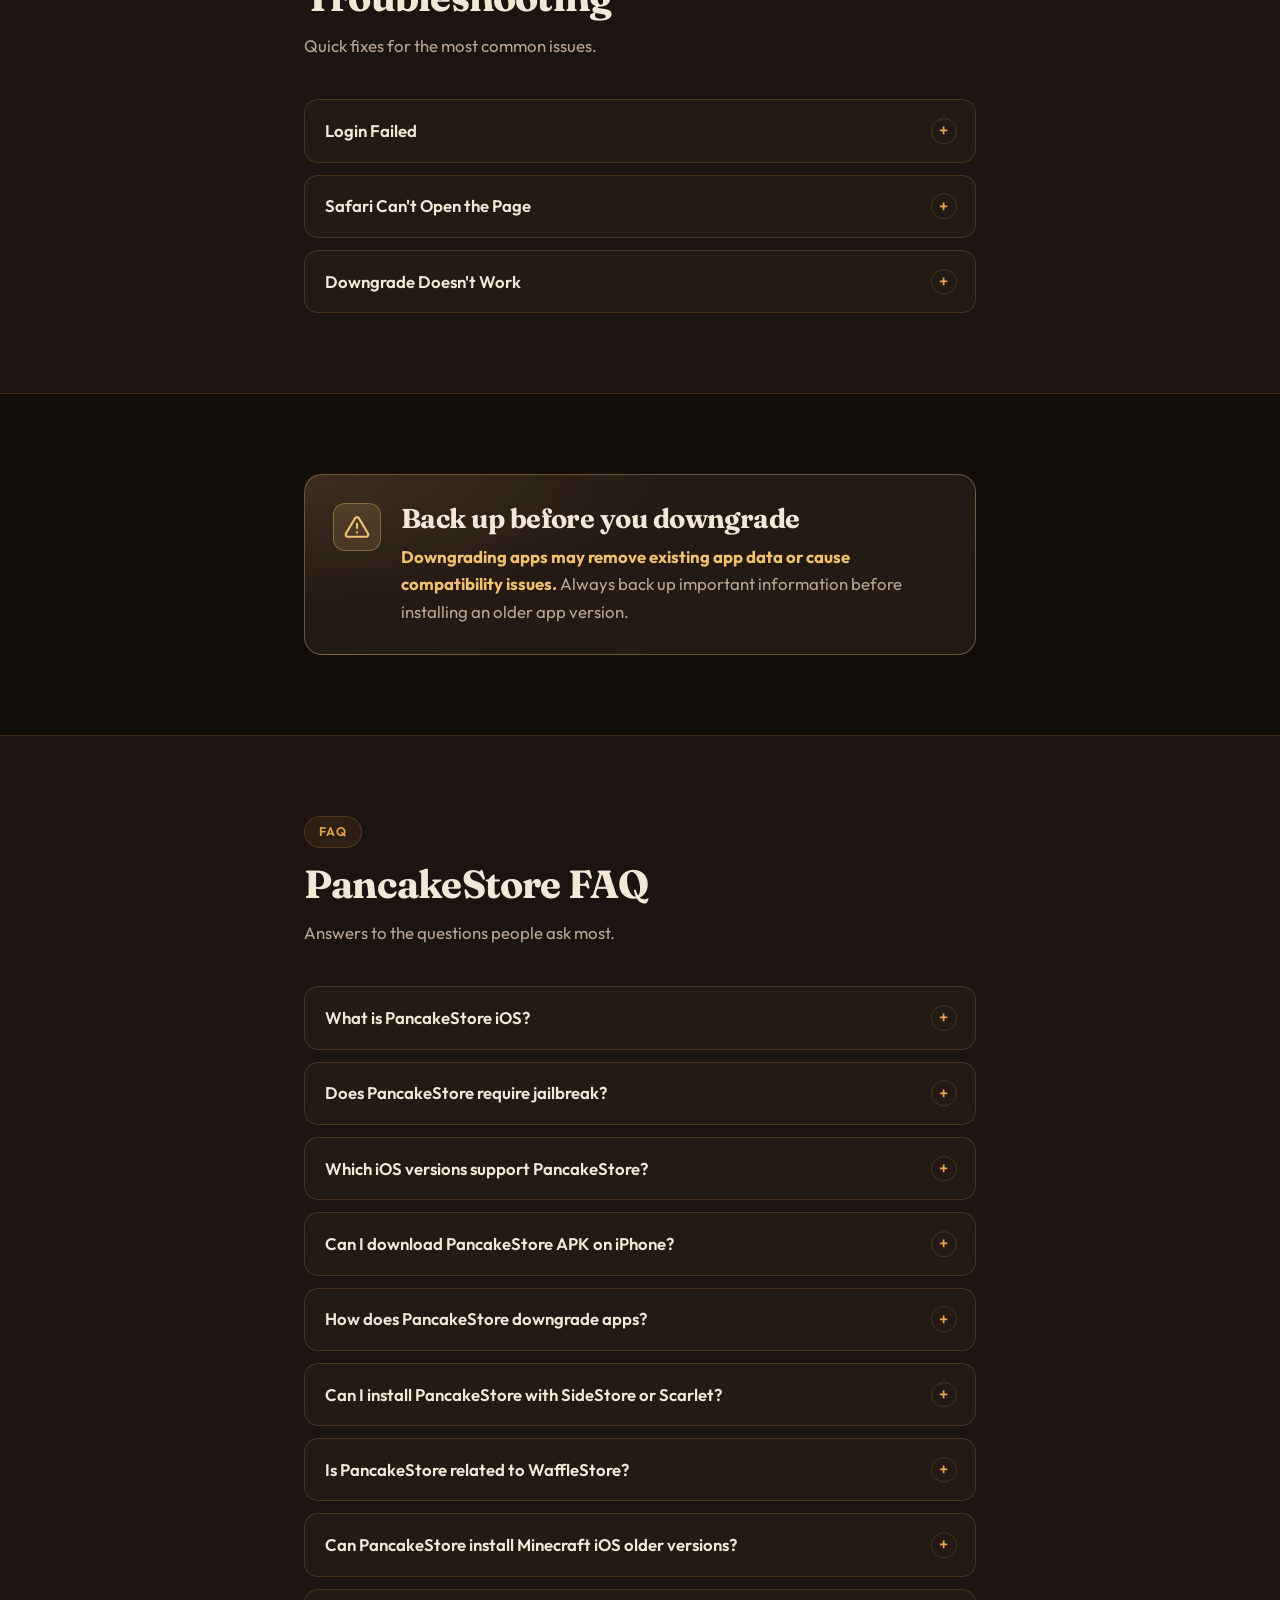
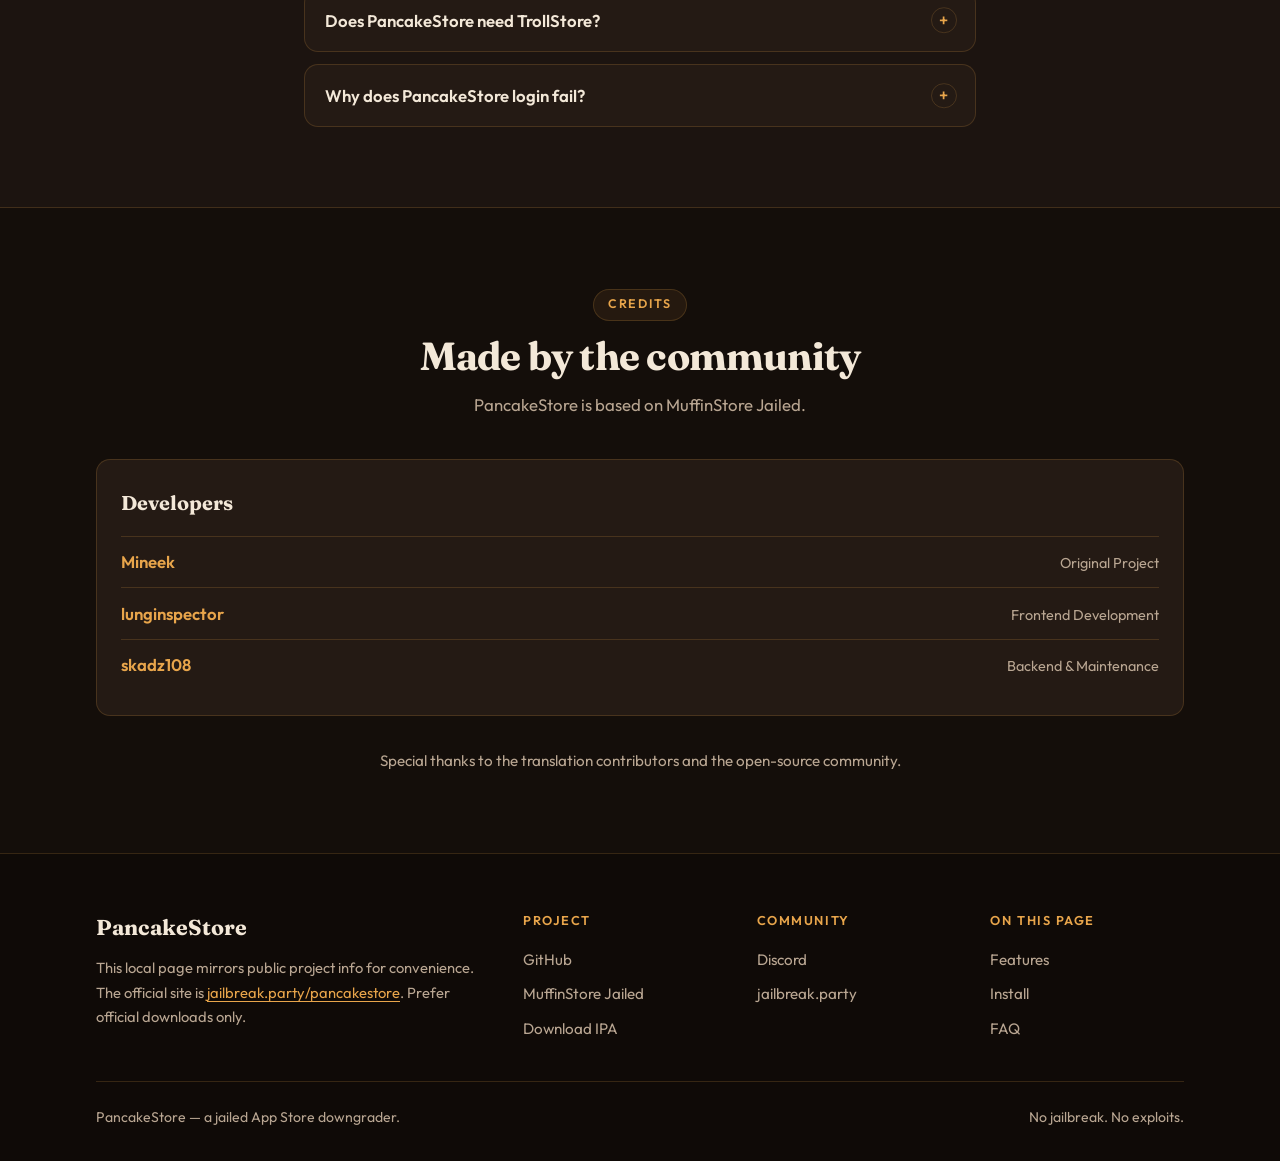
==== commit 41d06b5a: "Expand landing page with app screenshot hero and full guide sections Co-authored-by: Cursor <cursora" ====
--- a/index.html
+++ b/index.html
@@ -4,12 +4,101 @@
   <meta charset="UTF-8" />
   <meta name="viewport" content="width=device-width, initial-scale=1" />
   <meta name="description" content="PancakeStore — a jailed App Store downgrader for iOS 16.4 and later. No jailbreak. No exploits." />
+  <meta name="theme-color" content="#140e0a" />
   <title>PancakeStore — iOS App Downgrader</title>
   <link rel="icon" href="assets/icon.png" type="image/png" />
   <link rel="preconnect" href="https://fonts.googleapis.com" />
   <link rel="preconnect" href="https://fonts.gstatic.com" crossorigin />
   <link href="https://fonts.googleapis.com/css2?family=Fraunces:opsz,wght@9..144,500;9..144,700&family=Outfit:wght@400;500;600;700&display=swap" rel="stylesheet" />
   <link rel="stylesheet" href="css/styles.css" />
+  <script type="application/ld+json">
+  {
+    "@context": "https://schema.org",
+    "@type": "FAQPage",
+    "mainEntity": [
+      {
+        "@type": "Question",
+        "name": "What is PancakeStore iOS?",
+        "acceptedAnswer": {
+          "@type": "Answer",
+          "text": "PancakeStore iOS is an app downgrader that lets you install older versions of App Store apps on iPhone and iPad without jailbreak or exploits."
+        }
+      },
+      {
+        "@type": "Question",
+        "name": "Does PancakeStore require jailbreak?",
+        "acceptedAnswer": {
+          "@type": "Answer",
+          "text": "No. PancakeStore works on stock iOS and does not require jailbreak, TrollStore, or kernel exploits."
+        }
+      },
+      {
+        "@type": "Question",
+        "name": "Which iOS versions support PancakeStore?",
+        "acceptedAnswer": {
+          "@type": "Answer",
+          "text": "PancakeStore supports iOS 16.4 and later on compatible iPhone and iPad devices."
+        }
+      },
+      {
+        "@type": "Question",
+        "name": "Can I download PancakeStore APK on iPhone?",
+        "acceptedAnswer": {
+          "@type": "Answer",
+          "text": "No. PancakeStore APK is an Android format. iOS users should install the PancakeStore IPA version instead."
+        }
+      },
+      {
+        "@type": "Question",
+        "name": "How does PancakeStore downgrade apps?",
+        "acceptedAnswer": {
+          "@type": "Answer",
+          "text": "PancakeStore installs older App Store versions available from Apple servers. The app must be previously downloaded with the same Apple ID."
+        }
+      },
+      {
+        "@type": "Question",
+        "name": "Can I install PancakeStore with SideStore or Scarlet?",
+        "acceptedAnswer": {
+          "@type": "Answer",
+          "text": "Yes. You can install PancakeStore using sideloading tools like SideStore, Scarlet, AltStore, or similar IPA installers."
+        }
+      },
+      {
+        "@type": "Question",
+        "name": "Is PancakeStore related to WaffleStore?",
+        "acceptedAnswer": {
+          "@type": "Answer",
+          "text": "PancakeStore is based on the same idea as MuffinStore Jailed. It is not the same as WaffleStore, but both focus on App Store app management."
+        }
+      },
+      {
+        "@type": "Question",
+        "name": "Can PancakeStore install Minecraft iOS older versions?",
+        "acceptedAnswer": {
+          "@type": "Answer",
+          "text": "Yes, if an older Minecraft iOS version is still available on Apple's servers and linked to your Apple ID, PancakeStore may allow installation."
+        }
+      },
+      {
+        "@type": "Question",
+        "name": "Does PancakeStore need TrollStore?",
+        "acceptedAnswer": {
+          "@type": "Answer",
+          "text": "No. PancakeStore works without TrollStore and can be installed through normal sideloading methods."
+        }
+      },
+      {
+        "@type": "Question",
+        "name": "Why does PancakeStore login fail?",
+        "acceptedAnswer": {
+          "@type": "Answer",
+          "text": "Apple authentication can change at any time. Update PancakeStore to the latest version and make sure you use the correct Apple ID with 2FA enabled."
+        }
+      }
+    ]
+  }
+  </script>
 </head>
 <body>
   <header class="site-header">
@@ -21,8 +110,9 @@
       <a href="#features">Features</a>
       <a href="#install">Install</a>
       <a href="#usage">Usage</a>
+      <a href="#faq">FAQ</a>
       <a href="#troubleshoot">Help</a>
-      <a href="#download" class="nav-cta">Download</a>
+      <a href="#download-section" class="nav-cta">Download</a>
     </nav>
   </header>
 
@@ -30,171 +120,478 @@
     <section class="hero">
       <div class="hero-atmosphere" aria-hidden="true"></div>
       <div class="hero-inner">
-        <img class="hero-icon" src="assets/icon.png" alt="" width="120" height="120" />
-        <p class="brand">PancakeStore</p>
-        <h1>Downgrade App Store apps without a jailbreak.</h1>
-        <p class="lede">A jailed, exploit-less downgrader for iOS 16.4 and later — forked from MuffinStore Jailed.</p>
-        <div class="cta-row">
-          <a class="btn btn-primary" id="download" href="https://github.com/jailbreakdotparty/PancakeStore/releases/download/1.3.1/PancakeStore_v1.3.1.ipa">Download IPA v1.3.1</a>
-          <a class="btn btn-ghost" href="https://github.com/jailbreakdotparty/PancakeStore" target="_blank" rel="noopener noreferrer">View on GitHub</a>
-        </div>
+        <div class="hero-copy">
+          <img class="hero-icon" src="assets/icon.png" alt="" width="120" height="120" />
+          <p class="brand">PancakeStore</p>
+          <h1>Downgrade App Store apps without a jailbreak.</h1>
+          <p class="lede">A jailed, exploit-less downgrader for iOS 16.4 and later — forked from MuffinStore Jailed.</p>
+          <div class="cta-row">
+            <a class="btn btn-primary" id="download" href="#download-section">Download IPA v1.3.1</a>
+          </div>
+        </div>
+        <img class="hero-shot" src="assets/app-screenshot.png?v=2" alt="PancakeStore running on an iPhone, showing a successful app downgrade" width="460" height="950" />
       </div>
     </section>
 
     <section class="section reveal" id="about">
-      <div class="wrap narrow">
-        <h2>What it does</h2>
-        <p class="section-lede">PancakeStore lets you reinstall older versions of apps you already own on the App Store. It runs jailed — no kernel exploits, no TrollStore requirement, no jailbreak.</p>
+      <div class="wrap">
+        <div class="about-grid">
+          <div class="section-head">
+            <p class="eyebrow">About</p>
+            <h2>What is PancakeStore?</h2>
+          </div>
+          <div class="prose">
+            <p>PancakeStore is a free iOS app downgrader that allows iPhone and iPad users to install older versions of App Store apps without a jailbreak. Designed for iOS 16.4 and later, PancakeStore works in a jailed environment and does not require kernel exploits or TrollStore.</p>
+            <p>Based on MuffinStore Jailed, PancakeStore provides a cleaner interface, improved performance, and a simple way to restore previous app versions when updates introduce bugs, remove features, or cause compatibility issues.</p>
+            <p>With PancakeStore, users can easily manage App Store app versions directly on their devices while enjoying a beginner-friendly downgrade experience.</p>
+          </div>
+        </div>
+        <div class="stat-row">
+          <div class="stat">
+            <strong>iOS 16.4+</strong>
+            <span>Supported firmware</span>
+          </div>
+          <div class="stat">
+            <strong>No jailbreak</strong>
+            <span>Fully jailed workflow</span>
+          </div>
+          <div class="stat">
+            <strong>v1.3.1</strong>
+            <span>Latest release</span>
+          </div>
+          <div class="stat">
+            <strong>Free</strong>
+            <span>Open source on GitHub</span>
+          </div>
+        </div>
       </div>
     </section>
 
     <section class="section section-alt reveal" id="features">
       <div class="wrap">
-        <h2>Features</h2>
-        <p class="section-lede">Built for day-to-day downgrading — share from the App Store, export IPAs, and keep the cache clean.</p>
-        <ul class="feature-list">
-          <li>
-            <strong>No jailbreak</strong>
-            <span>Works on stock iOS 16.4+ via sideloading.</span>
-          </li>
-          <li>
-            <strong>No exploits</strong>
+        <div class="section-head center">
+          <p class="eyebrow">Features</p>
+          <h2>Everything you need to downgrade</h2>
+          <p class="section-lede">Built for day-to-day downgrading — share from the App Store, export IPAs, and keep the cache clean.</p>
+        </div>
+        <ul class="feature-grid">
+          <li class="feature-card">
+            <span class="feature-num">01</span>
+            <strong>No jailbreak required</strong>
+            <span>Works on stock iOS via sideloading — no jailbreak needed.</span>
+          </li>
+          <li class="feature-card">
+            <span class="feature-num">02</span>
+            <strong>Supports iOS 16.4 and later</strong>
+            <span>Compatible with iPhone and iPad on supported firmware.</span>
+          </li>
+          <li class="feature-card">
+            <span class="feature-num">03</span>
+            <strong>No exploits or CoreTrust bugs</strong>
             <span>Uses Apple authentication and App Store version delivery.</span>
           </li>
-          <li>
-            <strong>Share Extension</strong>
+          <li class="feature-card">
+            <span class="feature-num">04</span>
+            <strong>Downgrade purchased apps</strong>
+            <span>Reinstall older versions of App Store apps you already own.</span>
+          </li>
+          <li class="feature-card">
+            <span class="feature-num">05</span>
+            <strong>Share App Store links</strong>
             <span>Send an App Store link straight into PancakeStore.</span>
           </li>
-          <li>
-            <strong>Export IPA</strong>
+          <li class="feature-card">
+            <span class="feature-num">06</span>
+            <strong>Export downloaded IPA files</strong>
             <span>Save the downgraded package after install for archival.</span>
           </li>
-          <li>
-            <strong>iPad-ready UI</strong>
+          <li class="feature-card">
+            <span class="feature-num">07</span>
+            <strong>iPad-optimized interface</strong>
             <span>Proper layout for larger screens, plus a settings page.</span>
           </li>
-          <li>
-            <strong>Localizations</strong>
+          <li class="feature-card">
+            <span class="feature-num">08</span>
+            <strong>Supports multiple languages</strong>
             <span>Spanish, Arabic, Dutch, Vietnamese, Italian, Swedish, Romanian, Norwegian, and more.</span>
           </li>
-          <li>
-            <strong>Auto-clean caches</strong>
+          <li class="feature-card">
+            <span class="feature-num">09</span>
+            <strong>Auto-clears download cache</strong>
             <span>Download and server caches clear themselves so storage stays tidy.</span>
           </li>
+          <li class="feature-card">
+            <span class="feature-num">10</span>
+            <strong>Clean, beginner-friendly UI</strong>
+            <span>Simple interface designed for an easy downgrade experience.</span>
+          </li>
         </ul>
       </div>
     </section>
 
     <section class="section reveal" id="requirements">
+      <div class="wrap">
+        <div class="section-head center">
+          <p class="eyebrow">Requirements</p>
+          <h2>Before you install</h2>
+          <p class="section-lede">Four things you'll need before installing PancakeStore.</p>
+        </div>
+        <div class="req-grid">
+          <div class="req-card">
+            <strong>Compatible device</strong>
+            <span>iPhone or iPad running <em>iOS 16.4 or later</em>.</span>
+          </div>
+          <div class="req-card">
+            <strong>Apple ID with 2FA</strong>
+            <span>An Apple ID with <em>Two-Factor Authentication</em> enabled.</span>
+          </div>
+          <div class="req-card">
+            <strong>App ownership</strong>
+            <span>The app must already be <em>associated with your Apple ID</em>.</span>
+          </div>
+          <div class="req-card">
+            <strong>Sideloading tool</strong>
+            <span>SideStore, AltStore, Scarlet, LiveContainer, PlumeImpactor, Sideloadly, or TrollStore (optional).</span>
+          </div>
+        </div>
+      </div>
+    </section>
+
+    <section class="section section-alt reveal" id="download-section">
+      <div class="wrap">
+        <div class="section-head center">
+          <p class="eyebrow">Download</p>
+          <h2>Get PancakeStore</h2>
+          <p class="section-lede">Download the latest PancakeStore IPA and install older versions of App Store apps on your iPhone or iPad — straight from Apple's servers.</p>
+        </div>
+        <div class="release-panel">
+          <div class="release-main">
+            <div class="release-top">
+              <span class="version-badge">v1.3.1</span>
+              <span class="release-date">Released 4 days ago</span>
+            </div>
+            <h3>PancakeStore v1.3.1 Update</h3>
+            <p>This update improves localization support and includes minor backend improvements.</p>
+            <div class="release-translators">
+              <h4>Translators</h4>
+              <ul class="translator-grid">
+                <li>
+                  <span class="tr-avatar" aria-hidden="true">I</span>
+                  <span class="tr-info"><strong>Isacucho</strong><span>Spanish</span></span>
+                </li>
+                <li>
+                  <span class="tr-avatar" aria-hidden="true">G</span>
+                  <span class="tr-info"><strong>gerda</strong><span>Russian</span></span>
+                </li>
+                <li>
+                  <span class="tr-avatar" aria-hidden="true">R</span>
+                  <span class="tr-info"><strong>rooootdev</strong><span>German</span></span>
+                </li>
+                <li>
+                  <span class="tr-avatar" aria-hidden="true">T</span>
+                  <span class="tr-info"><strong>TrollStoreX</strong><span>Chinese (Simplified)</span></span>
+                </li>
+                <li>
+                  <span class="tr-avatar" aria-hidden="true">N</span>
+                  <span class="tr-info"><strong>neonmodder123</strong><span>Arabic</span></span>
+                </li>
+                <li>
+                  <span class="tr-avatar" aria-hidden="true">J</span>
+                  <span class="tr-info"><strong>Jurre</strong><span>Dutch</span></span>
+                </li>
+                <li>
+                  <span class="tr-avatar" aria-hidden="true">M</span>
+                  <span class="tr-info"><strong>MineTurtlee</strong><span>Vietnamese</span></span>
+                </li>
+                <li>
+                  <span class="tr-avatar" aria-hidden="true">N</span>
+                  <span class="tr-info"><strong>nxtcoreee3</strong><span>Swedish, Romanian, Norwegian</span></span>
+                </li>
+                <li>
+                  <span class="tr-avatar" aria-hidden="true">F</span>
+                  <span class="tr-info"><strong>fil</strong><span>Italian</span></span>
+                </li>
+              </ul>
+            </div>
+            <p class="note">Warning: Downgrading apps may cause data loss or compatibility issues. Always back up your data first.</p>
+          </div>
+          <aside class="release-aside">
+            <img class="release-icon" src="assets/icon.png" alt="" width="72" height="72" />
+            <a class="btn btn-primary btn-block" href="https://github.com/jailbreakdotparty/PancakeStore/releases/download/1.3.1/PancakeStore_v1.3.1.ipa">Download IPA v1.3.1</a>
+            <ul class="release-meta">
+              <li><span>Format</span><strong>.ipa</strong></li>
+              <li><span>Requires</span><strong>iOS 16.4+</strong></li>
+              <li><span>Source</span><strong>GitHub Releases</strong></li>
+            </ul>
+            <div class="release-notes">
+              <h4>What's new</h4>
+              <p><strong>New Languages Added:</strong> Spanish, Arabic, Dutch, Vietnamese, Italian, Swedish, Romanian, and Norwegian.</p>
+              <ul class="changelog">
+                <li>Added Translators section</li>
+                <li>Improved localization</li>
+                <li>Minor backend updates</li>
+              </ul>
+            </div>
+          </aside>
+        </div>
+      </div>
+    </section>
+
+    <section class="section reveal" id="install">
       <div class="wrap narrow">
-        <h2>Requirements</h2>
-        <p class="section-lede">Meet these before you install.</p>
-        <ol class="steps">
-          <li>Device running <strong>iOS 16.4 or later</strong>.</li>
-          <li>An <strong>Apple ID with 2FA</strong> — ideally the one signed into the device.</li>
-          <li>A <strong>sideloading method</strong> of your choice (TrollStore, LiveContainer, AltStore, Sideloadly, and similar are supported).</li>
-        </ol>
-      </div>
-    </section>
-
-    <section class="section section-alt reveal" id="install">
-      <div class="wrap narrow">
-        <h2>Install</h2>
-        <p class="section-lede">Sideload the official IPA, then trust the signing identity if your method requires it.</p>
-        <ol class="steps">
-          <li>Download <strong>PancakeStore_v1.3.1.ipa</strong> from the button above or the GitHub Releases page.</li>
-          <li>Install with your preferred sideloading tool.</li>
-          <li>If prompted, trust the developer profile under <em>Settings → General → VPN &amp; Device Management</em>.</li>
-          <li>Open PancakeStore and sign in with your Apple ID when ready to downgrade.</li>
+        <div class="section-head">
+          <p class="eyebrow">Install</p>
+          <h2>How to Install PancakeStore IPA</h2>
+          <p class="section-lede">Installing PancakeStore is simple — seven quick steps.</p>
+        </div>
+        <ol class="steps-flow">
+          <li>
+            <strong>Download the IPA</strong>
+            <span>Grab the latest <em>PancakeStore IPA</em> from the official release.</span>
+          </li>
+          <li>
+            <strong>Open your sideloading tool</strong>
+            <span>Launch SideStore, AltStore, Scarlet, or another IPA installer.</span>
+          </li>
+          <li>
+            <strong>Import the IPA file</strong>
+            <span>Add the downloaded PancakeStore IPA to the tool.</span>
+          </li>
+          <li>
+            <strong>Sign the app</strong>
+            <span>Sign with your Apple ID as your tool requires.</span>
+          </li>
+          <li>
+            <strong>Install PancakeStore</strong>
+            <span>Let the tool push the app to your device.</span>
+          </li>
+          <li>
+            <strong>Trust the developer profile</strong>
+            <span>If required, under <em>Settings → General → VPN &amp; Device Management</em>.</span>
+          </li>
+          <li>
+            <strong>Sign in and go</strong>
+            <span>Open PancakeStore and sign in with the <em>same Apple ID</em> used to download the target app.</span>
+          </li>
         </ol>
         <p class="note">Prefer the official release assets only. Avoid third-party IPA mirrors.</p>
       </div>
     </section>
 
-    <section class="section reveal" id="usage">
+    <section class="section section-alt reveal" id="usage">
       <div class="wrap narrow">
-        <h2>How to use</h2>
-        <p class="section-lede">The target app must satisfy every rule below.</p>
-        <ul class="checklist">
-          <li>Purchased from the App Store with the <strong>same Apple ID</strong> you log in with.</li>
-          <li><strong>Not installed</strong> on the device (offloading counts as removed).</li>
-          <li>Has <strong>valid older versions</strong> available to downgrade to — some apps do not.</li>
-        </ul>
-        <p class="note">Do not ask for support if a specific app cannot be downgraded or crashes on launch. That is outside what maintainers can fix.</p>
+        <div class="section-head">
+          <p class="eyebrow">Usage</p>
+          <h2>How to Downgrade Apps</h2>
+          <p class="section-lede">Using PancakeStore is easy — from sign-in to install in five steps.</p>
+        </div>
+        <ol class="steps-flow">
+          <li>
+            <strong>Open PancakeStore</strong>
+            <span>Launch the app on your iPhone or iPad.</span>
+          </li>
+          <li>
+            <strong>Sign in</strong>
+            <span>Use your <em>Apple ID</em> with 2FA enabled.</span>
+          </li>
+          <li>
+            <strong>Find your app</strong>
+            <span>Search for an app you've <em>previously downloaded</em>.</span>
+          </li>
+          <li>
+            <strong>Pick a version</strong>
+            <span>Choose an available <em>older version</em> from the list.</span>
+          </li>
+          <li>
+            <strong>Install</strong>
+            <span>Confirm and install the selected version.</span>
+          </li>
+        </ol>
+        <p class="note">Older versions are only available if Apple still provides them.</p>
+      </div>
+    </section>
+
+    <section class="section reveal" id="notes">
+      <div class="wrap">
+        <div class="section-head center">
+          <p class="eyebrow">Good to know</p>
+          <h2>Important Notes</h2>
+          <p class="section-lede">Keep these in mind before downgrading.</p>
+        </div>
+        <div class="notes-grid">
+          <div class="note-card">
+            <strong>Previously downloaded</strong>
+            <span>The app must have been downloaded before using the same Apple ID.</span>
+          </div>
+          <div class="note-card">
+            <strong>Not currently installed</strong>
+            <span>The app should not already be installed on your device.</span>
+          </div>
+          <div class="note-card">
+            <strong>Availability varies</strong>
+            <span>Some apps may not offer older versions at all.</span>
+          </div>
+          <div class="note-card">
+            <strong>Apple can change things</strong>
+            <span>Authentication may occasionally stop working due to changes on Apple's servers.</span>
+          </div>
+        </div>
       </div>
     </section>
 
     <section class="section section-alt reveal" id="troubleshoot">
       <div class="wrap narrow">
-        <h2>Troubleshooting</h2>
-        <dl class="faq">
-          <div>
-            <dt>“Failed to get pod”</dt>
-            <dd>Usually means this Apple ID cannot complete login, or Apple’s servers changed authentication. Updating to the latest PancakeStore may help; opening issues about login will not speed up a fix.</dd>
-          </div>
-          <div>
-            <dt>“Safari can’t open the page”</dt>
-            <dd>Go to Settings → Apps → Safari → Privacy &amp; Security, and disable <em>Not Secure Connection Warning</em>. Also check that VPN or custom DNS is not blocking the flow.</dd>
-          </div>
-          <div>
-            <dt>Login fails randomly</dt>
-            <dd>Apple changes server-side auth often. Stay on the latest release. Auth breakage is expected sometimes and is not something support can rush.</dd>
-          </div>
-        </dl>
+        <div class="section-head">
+          <p class="eyebrow">Help</p>
+          <h2>Troubleshooting</h2>
+          <p class="section-lede">Quick fixes for the most common issues.</p>
+        </div>
+        <div class="accordion">
+          <details>
+            <summary>Login Failed</summary>
+            <p>Update PancakeStore to the latest version and try again.</p>
+          </details>
+          <details>
+            <summary>Safari Can't Open the Page</summary>
+            <p>Disable <em>Not Secure Connection Warning</em> under Safari settings and check your VPN or DNS configuration.</p>
+          </details>
+          <details>
+            <summary>Downgrade Doesn't Work</summary>
+            <p>Some applications simply don't have compatible older versions available.</p>
+          </details>
+        </div>
       </div>
     </section>
 
     <section class="section reveal" id="warnings">
       <div class="wrap narrow">
-        <h2>Warnings</h2>
-        <div class="warning-block">
-          <p><strong>Use at your own risk.</strong> Downgrading can delete or corrupt app data. There is no guarantee that user data will be retained.</p>
-          <p>Authentication may break at any time because of Apple’s backend changes. If login fails, update PancakeStore first — do not open issues solely about login failures.</p>
-        </div>
-      </div>
-    </section>
-
-    <section class="section section-alt reveal" id="credits">
+        <div class="warning-banner">
+          <div class="warning-icon" aria-hidden="true">
+            <svg viewBox="0 0 24 24" width="26" height="26" fill="none" stroke="currentColor" stroke-width="2" stroke-linecap="round" stroke-linejoin="round">
+              <path d="M10.29 3.86 1.82 18a2 2 0 0 0 1.71 3h16.94a2 2 0 0 0 1.71-3L13.71 3.86a2 2 0 0 0-3.42 0z" />
+              <line x1="12" y1="9" x2="12" y2="13" />
+              <line x1="12" y1="17" x2="12.01" y2="17" />
+            </svg>
+          </div>
+          <div class="warning-copy">
+            <h2>Back up before you downgrade</h2>
+            <p><strong>Downgrading apps may remove existing app data or cause compatibility issues.</strong> Always back up important information before installing an older app version.</p>
+          </div>
+        </div>
+      </div>
+    </section>
+
+    <section class="section section-alt reveal" id="faq">
+      <div class="wrap narrow">
+        <div class="section-head">
+          <p class="eyebrow">FAQ</p>
+          <h2>PancakeStore FAQ</h2>
+          <p class="section-lede">Answers to the questions people ask most.</p>
+        </div>
+        <div class="accordion">
+          <details>
+            <summary>What is PancakeStore iOS?</summary>
+            <p>PancakeStore iOS is an app downgrader that lets you install older versions of App Store apps on iPhone and iPad without jailbreak or exploits.</p>
+          </details>
+          <details>
+            <summary>Does PancakeStore require jailbreak?</summary>
+            <p>No. PancakeStore app works on stock iOS and does not require jailbreak, TrollStore, or kernel exploits.</p>
+          </details>
+          <details>
+            <summary>Which iOS versions support PancakeStore?</summary>
+            <p>PancakeStore supports iOS 16.4 and later on compatible iPhone and iPad devices.</p>
+          </details>
+          <details>
+            <summary>Can I download PancakeStore APK on iPhone?</summary>
+            <p>No. PancakeStore APK is an Android format. iOS users should install the PancakeStore IPA version instead.</p>
+          </details>
+          <details>
+            <summary>How does PancakeStore downgrade apps?</summary>
+            <p>PancakeStore installs older App Store versions available from Apple servers. The app must be previously downloaded with the same Apple ID.</p>
+          </details>
+          <details>
+            <summary>Can I install PancakeStore with SideStore or Scarlet?</summary>
+            <p>Yes. You can install PancakeStore using sideloading tools like SideStore, Scarlet, AltStore, or similar IPA installers.</p>
+          </details>
+          <details>
+            <summary>Is PancakeStore related to WaffleStore?</summary>
+            <p>PancakeStore is based on the same idea as MuffinStore Jailed. It is not the same as WaffleStore, but both focus on App Store app management.</p>
+          </details>
+          <details>
+            <summary>Can PancakeStore install Minecraft iOS older versions?</summary>
+            <p>Yes, if an older Minecraft iOS version is still available on Apple's servers and linked to your Apple ID, PancakeStore may allow installation.</p>
+          </details>
+          <details>
+            <summary>Does PancakeStore need TrollStore?</summary>
+            <p>No. PancakeStore works without TrollStore and can be installed through normal sideloading methods.</p>
+          </details>
+          <details>
+            <summary>Why does PancakeStore login fail?</summary>
+            <p>Apple authentication can change at any time. Update PancakeStore to the latest version and make sure you use the correct Apple ID with 2FA enabled.</p>
+          </details>
+        </div>
+      </div>
+    </section>
+
+    <section class="section reveal" id="credits">
       <div class="wrap">
-        <h2>Credits</h2>
-        <p class="section-lede">Built on MuffinStore Jailed, maintained by jailbreak.party.</p>
+        <div class="section-head center">
+          <p class="eyebrow">Credits</p>
+          <h2>Made by the community</h2>
+          <p class="section-lede">PancakeStore is based on MuffinStore Jailed.</p>
+        </div>
         <div class="credits-grid">
-          <div>
-            <h3>Core</h3>
-            <ul>
-              <li><a href="https://github.com/mineek" target="_blank" rel="noopener noreferrer">Mineek</a> — original project</li>
-              <li><a href="https://github.com/skadz108" target="_blank" rel="noopener noreferrer">skadz108</a> — maintainer &amp; backend</li>
-              <li><a href="https://github.com/lunginspector" target="_blank" rel="noopener noreferrer">lunginspector</a> — frontend &amp; QoL</li>
+          <div class="credit-card">
+            <h3>Developers</h3>
+            <ul class="dev-list">
+              <li>
+                <a href="https://github.com/mineek" target="_blank" rel="noopener noreferrer">Mineek</a>
+                <span>Original Project</span>
+              </li>
+              <li>
+                <a href="https://github.com/lunginspector" target="_blank" rel="noopener noreferrer">lunginspector</a>
+                <span>Frontend Development</span>
+              </li>
+              <li>
+                <a href="https://github.com/skadz108" target="_blank" rel="noopener noreferrer">skadz108</a>
+                <span>Backend &amp; Maintenance</span>
+              </li>
             </ul>
           </div>
-          <div>
-            <h3>Translators</h3>
-            <ul>
-              <li>Isacucho — Spanish</li>
-              <li>gerda — Russian</li>
-              <li>rooootdev — German</li>
-              <li>TrollStoreX — Chinese (Simplified)</li>
-              <li>neonmodder123 — Arabic</li>
-              <li>Jurre — Dutch</li>
-              <li>MineTurtlee — Vietnamese</li>
-              <li>nxtcoreee3 — Swedish, Romanian, Norwegian</li>
-              <li>fil — Italian</li>
-            </ul>
-          </div>
-        </div>
+        </div>
+        <p class="credits-thanks">Special thanks to the translation contributors and the open-source community.</p>
       </div>
     </section>
   </main>
 
   <footer class="site-footer">
-    <div class="wrap footer-inner">
-      <p class="footer-brand">PancakeStore</p>
-      <p class="footer-note">This local page mirrors public project info for convenience. The official site is <a href="https://jailbreak.party/pancakestore" target="_blank" rel="noopener noreferrer">jailbreak.party/pancakestore</a>. Prefer official downloads only.</p>
-      <div class="footer-links">
-        <a href="https://github.com/jailbreakdotparty/PancakeStore" target="_blank" rel="noopener noreferrer">GitHub</a>
-        <a href="https://jailbreak.party/discord" target="_blank" rel="noopener noreferrer">Discord</a>
-        <a href="https://jailbreak.party/" target="_blank" rel="noopener noreferrer">jailbreak.party</a>
-        <a href="https://github.com/mineek/MuffinStoreJailed-Public" target="_blank" rel="noopener noreferrer">MuffinStore Jailed</a>
+    <div class="wrap">
+      <div class="footer-grid">
+        <div class="footer-brand-col">
+          <p class="footer-brand">PancakeStore</p>
+          <p class="footer-note">This local page mirrors public project info for convenience. The official site is <a href="https://jailbreak.party/pancakestore" target="_blank" rel="noopener noreferrer">jailbreak.party/pancakestore</a>. Prefer official downloads only.</p>
+        </div>
+        <div class="footer-col">
+          <h4>Project</h4>
+          <a href="https://github.com/jailbreakdotparty/PancakeStore" target="_blank" rel="noopener noreferrer">GitHub</a>
+          <a href="https://github.com/mineek/MuffinStoreJailed-Public" target="_blank" rel="noopener noreferrer">MuffinStore Jailed</a>
+          <a href="https://github.com/jailbreakdotparty/PancakeStore/releases/download/1.3.1/PancakeStore_v1.3.1.ipa">Download IPA</a>
+        </div>
+        <div class="footer-col">
+          <h4>Community</h4>
+          <a href="https://jailbreak.party/discord" target="_blank" rel="noopener noreferrer">Discord</a>
+          <a href="https://jailbreak.party/" target="_blank" rel="noopener noreferrer">jailbreak.party</a>
+        </div>
+        <div class="footer-col">
+          <h4>On this page</h4>
+          <a href="#features">Features</a>
+          <a href="#install">Install</a>
+          <a href="#faq">FAQ</a>
+        </div>
+      </div>
+      <div class="footer-bottom">
+        <span>PancakeStore — a jailed App Store downgrader.</span>
+        <span>No jailbreak. No exploits.</span>
       </div>
     </div>
   </footer>
--- a/css/styles.css
+++ b/css/styles.css
@@ -23,6 +23,7 @@
 
 html {
   scroll-behavior: smooth;
+  scroll-padding-top: calc(var(--header-h) + 1rem);
 }
 
 body {
@@ -182,15 +183,22 @@
 }
 
 .hero-inner {
-  width: min(100% - 2.5rem, 40rem);
-  text-align: center;
+  width: min(100% - 2.5rem, var(--max));
+  display: grid;
+  grid-template-columns: minmax(0, 1.15fr) minmax(0, 0.85fr);
+  align-items: center;
+  gap: 3rem;
   padding-block: 4rem 5rem;
 }
 
+.hero-copy {
+  text-align: left;
+}
+
 .hero-icon {
-  width: 7.5rem;
-  height: 7.5rem;
-  margin: 0 auto 1.25rem;
+  width: 6.5rem;
+  height: 6.5rem;
+  margin: 0 0 1.25rem;
   border-radius: 1.5rem;
   box-shadow: 0 18px 50px rgba(0, 0, 0, 0.45);
   opacity: 0;
@@ -224,7 +232,7 @@
 }
 
 .lede {
-  margin: 0 auto 1.75rem;
+  margin: 0 0 1.75rem;
   max-width: 34rem;
   color: var(--muted);
   opacity: 0;
@@ -236,10 +244,62 @@
   display: flex;
   flex-wrap: wrap;
   gap: 0.75rem;
-  justify-content: center;
+  justify-content: flex-start;
   opacity: 0;
   transform: translateY(18px);
   animation: hero-in 0.9s cubic-bezier(0.22, 1, 0.36, 1) 0.52s forwards;
+}
+
+.section .cta-row {
+  opacity: 1;
+  transform: none;
+  animation: none;
+}
+
+.cta-left {
+  justify-content: flex-start;
+  margin-top: 1.5rem;
+}
+
+.hero-shot {
+  width: min(100%, 19rem);
+  height: auto;
+  margin: 0 0 0 auto;
+  filter:
+    drop-shadow(0 30px 45px rgba(0, 0, 0, 0.55))
+    drop-shadow(0 0 30px rgba(232, 165, 75, 0.18));
+  opacity: 0;
+  transform: translateY(24px);
+  animation: hero-in 0.9s cubic-bezier(0.22, 1, 0.36, 1) 0.64s forwards;
+}
+
+@media (max-width: 820px) {
+  .hero-inner {
+    grid-template-columns: 1fr;
+    gap: 2.5rem;
+    padding-block: 3rem 4rem;
+  }
+
+  .hero-copy {
+    text-align: center;
+  }
+
+  .hero-icon {
+    margin-inline: auto;
+  }
+
+  .lede {
+    margin-inline: auto;
+  }
+
+  .cta-row {
+    justify-content: center;
+  }
+
+  .hero-shot {
+    width: min(70vw, 17rem);
+    margin: 0 auto;
+  }
 }
 
 @keyframes hero-in {
@@ -289,7 +349,7 @@
 
 /* Sections */
 .section {
-  padding-block: 4.5rem;
+  padding-block: 5rem;
 }
 
 .section-alt {
@@ -305,153 +365,748 @@
   line-height: 1.15;
 }
 
+.section-head {
+  margin-bottom: 2.5rem;
+}
+
+.section-head.center {
+  text-align: center;
+  margin-inline: auto;
+  max-width: 44rem;
+}
+
+.section-head.center .section-lede {
+  margin-inline: auto;
+}
+
+.eyebrow {
+  margin: 0 0 0.85rem;
+  display: inline-flex;
+  align-items: center;
+  gap: 0.5rem;
+  padding: 0.3rem 0.85rem;
+  border: 1px solid var(--line);
+  border-radius: 999px;
+  background: rgba(232, 165, 75, 0.08);
+  color: var(--maple);
+  font-size: 0.78rem;
+  font-weight: 600;
+  letter-spacing: 0.14em;
+  text-transform: uppercase;
+}
+
 .section-lede {
-  margin: 0 0 2rem;
+  margin: 0;
   color: var(--muted);
   max-width: 38rem;
 }
 
-.feature-list {
+.prose p {
+  margin: 0 0 1.1rem;
+  color: var(--muted);
+}
+
+.prose p:last-child {
+  margin-bottom: 0;
+}
+
+/* About */
+.about-grid {
+  display: grid;
+  grid-template-columns: minmax(0, 0.85fr) minmax(0, 1.15fr);
+  gap: 2rem 4rem;
+  align-items: start;
+}
+
+.about-grid .section-head {
+  margin-bottom: 0;
+  position: sticky;
+  top: calc(var(--header-h) + 1.5rem);
+}
+
+.stat-row {
+  margin-top: 3rem;
+  display: grid;
+  grid-template-columns: repeat(auto-fit, minmax(10rem, 1fr));
+  border: 1px solid var(--line);
+  border-radius: var(--radius);
+  background: var(--surface);
+  overflow: hidden;
+}
+
+.stat {
+  display: flex;
+  flex-direction: column;
+  gap: 0.2rem;
+  padding: 1.35rem 1.5rem;
+  border-right: 1px solid var(--line);
+}
+
+.stat:last-child {
+  border-right: 0;
+}
+
+.stat strong {
+  font-family: var(--font-display);
+  font-size: 1.45rem;
+  letter-spacing: -0.01em;
+  color: var(--maple);
+}
+
+.stat span {
+  color: var(--muted);
+  font-size: 0.88rem;
+}
+
+@media (max-width: 820px) {
+  .about-grid {
+    grid-template-columns: 1fr;
+  }
+
+  .about-grid .section-head {
+    position: static;
+  }
+
+  .stat {
+    border-right: 0;
+    border-bottom: 1px solid var(--line);
+  }
+
+  .stat:last-child {
+    border-bottom: 0;
+  }
+}
+
+/* Feature cards */
+.feature-grid {
   list-style: none;
   margin: 0;
   padding: 0;
   display: grid;
-  grid-template-columns: repeat(auto-fit, minmax(15rem, 1fr));
-  gap: 1.5rem 2rem;
-}
-
-.feature-list li {
+  grid-template-columns: repeat(auto-fill, minmax(15rem, 1fr));
+  gap: 1rem;
+}
+
+.feature-card {
+  position: relative;
   display: flex;
   flex-direction: column;
-  gap: 0.35rem;
-  padding-top: 1rem;
-  border-top: 1px solid var(--line);
-}
-
-.feature-list strong {
-  font-size: 1.05rem;
-  color: var(--text);
-}
-
-.feature-list span {
-  color: var(--muted);
+  gap: 0.4rem;
+  padding: 1.5rem 1.35rem 1.35rem;
+  border: 1px solid var(--line);
+  border-radius: var(--radius);
+  background: var(--surface);
+  overflow: hidden;
+  transition: transform 0.25s ease, border-color 0.25s ease, box-shadow 0.25s ease;
+}
+
+.feature-card::before {
+  content: "";
+  position: absolute;
+  inset: 0 0 auto 0;
+  height: 3px;
+  background: linear-gradient(90deg, var(--maple), var(--maple-deep));
+  opacity: 0;
+  transition: opacity 0.25s ease;
+}
+
+.feature-card:hover {
+  transform: translateY(-4px);
+  border-color: rgba(232, 165, 75, 0.4);
+  box-shadow: 0 18px 36px rgba(0, 0, 0, 0.35);
+}
+
+.feature-card:hover::before {
+  opacity: 1;
+}
+
+.feature-num {
+  font-family: var(--font-display);
   font-size: 0.95rem;
-}
-
-.steps {
-  margin: 0;
-  padding-left: 1.25rem;
+  font-weight: 700;
+  color: var(--maple);
+  opacity: 0.75;
+}
+
+.feature-card strong {
+  font-size: 1.02rem;
+  color: var(--text);
+}
+
+.feature-card > span:last-child {
+  color: var(--muted);
+  font-size: 0.92rem;
+}
+
+/* Requirement + note cards */
+.req-grid,
+.notes-grid {
+  display: grid;
+  grid-template-columns: repeat(auto-fit, minmax(14rem, 1fr));
+  gap: 1rem;
+}
+
+.req-card,
+.note-card {
   display: flex;
   flex-direction: column;
-  gap: 0.9rem;
-  color: var(--muted);
-}
-
-.steps strong {
-  color: var(--text);
-}
-
-.checklist {
-  margin: 0 0 1.25rem;
-  padding-left: 0;
-  list-style: none;
-  display: flex;
-  flex-direction: column;
-  gap: 0.85rem;
-}
-
-.checklist li {
+  gap: 0.45rem;
+  padding: 1.4rem 1.35rem;
+  border: 1px solid var(--line);
+  border-radius: var(--radius);
+  background: var(--surface);
+}
+
+.req-card strong,
+.note-card strong {
+  color: var(--text);
+  font-size: 1.02rem;
+  padding-left: 1.1rem;
   position: relative;
-  padding-left: 1.6rem;
-  color: var(--muted);
-}
-
-.checklist li::before {
+}
+
+.req-card strong::before,
+.note-card strong::before {
   content: "";
   position: absolute;
   left: 0;
-  top: 0.55rem;
-  width: 0.55rem;
-  height: 0.55rem;
+  top: 0.5em;
+  width: 0.5rem;
+  height: 0.5rem;
   border-radius: 50%;
   background: var(--maple);
   box-shadow: 0 0 0 3px rgba(232, 165, 75, 0.2);
 }
 
-.checklist strong {
-  color: var(--text);
+.req-card span,
+.note-card span {
+  color: var(--muted);
+  font-size: 0.93rem;
+}
+
+.req-card em,
+.note-card em,
+.steps-flow em {
+  font-style: normal;
+  color: var(--text);
+  font-weight: 500;
+}
+
+/* Timeline steps */
+.steps-flow {
+  list-style: none;
+  margin: 0;
+  padding: 0;
+  counter-reset: step;
+  display: flex;
+  flex-direction: column;
+}
+
+.steps-flow li {
+  counter-increment: step;
+  position: relative;
+  padding: 0 0 1.75rem 3.4rem;
+}
+
+.steps-flow li:last-child {
+  padding-bottom: 0;
+}
+
+.steps-flow li::before {
+  content: counter(step);
+  position: absolute;
+  left: 0;
+  top: -0.2rem;
+  width: 2.2rem;
+  height: 2.2rem;
+  display: grid;
+  place-items: center;
+  border-radius: 50%;
+  font-family: var(--font-display);
+  font-weight: 700;
+  font-size: 1rem;
+  color: #1a1008;
+  background: linear-gradient(135deg, var(--maple), var(--maple-deep));
+  box-shadow: 0 8px 20px rgba(232, 165, 75, 0.25);
+}
+
+.steps-flow li::after {
+  content: "";
+  position: absolute;
+  left: 1.05rem;
+  top: 2.2rem;
+  bottom: 0.2rem;
+  width: 2px;
+  background: linear-gradient(180deg, rgba(232, 165, 75, 0.35), rgba(232, 165, 75, 0.08));
+}
+
+.steps-flow li:last-child::after {
+  display: none;
+}
+
+.steps-flow strong {
+  display: block;
+  color: var(--text);
+  margin-bottom: 0.15rem;
+}
+
+.steps-flow li > span {
+  color: var(--muted);
+  font-size: 0.95rem;
 }
 
 .note {
-  margin: 1.5rem 0 0;
-  padding: 0.9rem 1rem;
+  margin: 2rem 0 0;
+  padding: 0.9rem 1.1rem;
   border-left: 3px solid var(--maple-deep);
+  border-radius: 0 10px 10px 0;
   background: rgba(232, 165, 75, 0.08);
   color: var(--muted);
   font-size: 0.95rem;
 }
 
-.faq {
-  margin: 0;
+/* Release panel */
+.release-panel {
+  display: grid;
+  grid-template-columns: minmax(0, 1.4fr) minmax(15rem, 0.6fr);
+  border: 1px solid var(--line);
+  border-radius: calc(var(--radius) + 4px);
+  background: var(--surface);
+  overflow: hidden;
+}
+
+.release-main {
   display: flex;
   flex-direction: column;
-  gap: 1.5rem;
-}
-
-.faq dt {
-  font-weight: 600;
-  color: var(--maple);
-  margin-bottom: 0.35rem;
-}
-
-.faq dd {
-  margin: 0;
-  color: var(--muted);
-}
-
-.warning-block {
-  padding: 1.25rem 1.35rem;
-  border: 1px solid rgba(240, 192, 112, 0.35);
-  border-radius: var(--radius);
-  background: rgba(240, 192, 112, 0.08);
-}
-
-.warning-block p {
-  margin: 0 0 0.85rem;
-  color: var(--warning);
-}
-
-.warning-block p:last-child {
+  align-items: stretch;
+  padding: 2rem 2.25rem;
+}
+
+.release-main > .note {
+  margin-top: auto;
   margin-bottom: 0;
 }
 
-.credits-grid {
-  display: grid;
-  grid-template-columns: repeat(auto-fit, minmax(16rem, 1fr));
-  gap: 2rem;
-}
-
-.credits-grid h3 {
+.release-translators {
+  margin-bottom: 2rem;
+}
+
+.release-top {
+  display: flex;
+  flex-wrap: wrap;
+  align-items: center;
+  gap: 0.75rem;
+  margin-bottom: 1rem;
+}
+
+.version-badge {
+  padding: 0.25rem 0.75rem;
+  border-radius: 999px;
+  background: linear-gradient(135deg, var(--maple), var(--maple-deep));
+  color: #1a1008;
+  font-weight: 700;
+  font-size: 0.85rem;
+}
+
+.release-date {
+  color: var(--muted);
+  font-size: 0.9rem;
+}
+
+.release-main h3 {
   margin: 0 0 0.75rem;
   font-family: var(--font-display);
+  font-size: 1.45rem;
+  letter-spacing: -0.01em;
+}
+
+.release-main p {
+  margin: 0 0 0.85rem;
+  color: var(--muted);
+}
+
+.release-main strong {
+  color: var(--text);
+}
+
+.changelog {
+  list-style: none;
+  margin: 0;
+  padding: 0;
+  display: flex;
+  flex-direction: column;
+  gap: 0.45rem;
+}
+
+.changelog li {
+  position: relative;
+  padding-left: 1.4rem;
+  color: var(--muted);
+}
+
+.changelog li::before {
+  content: "";
+  position: absolute;
+  left: 0;
+  top: 0.5em;
+  width: 0.55rem;
+  height: 2px;
+  background: var(--maple);
+}
+
+.release-translators {
+  margin-top: 1.5rem;
+  padding-top: 1.35rem;
+  border-top: 1px solid var(--line);
+}
+
+.release-translators h4 {
+  margin: 0 0 0.75rem;
+  font-size: 0.8rem;
+  font-weight: 600;
+  letter-spacing: 0.12em;
+  text-transform: uppercase;
+  color: var(--maple);
+}
+
+.release-aside {
+  display: flex;
+  flex-direction: column;
+  align-items: center;
+  gap: 1.25rem;
+  padding: 2rem 1.75rem;
+  border-left: 1px solid var(--line);
+  background: rgba(232, 165, 75, 0.05);
+  text-align: center;
+}
+
+.release-icon {
+  width: 4.5rem;
+  height: 4.5rem;
+  border-radius: 1rem;
+  box-shadow: 0 12px 30px rgba(0, 0, 0, 0.4);
+}
+
+.btn-block {
+  width: 100%;
+}
+
+.release-meta {
+  list-style: none;
+  margin: 0;
+  padding: 0;
+  width: 100%;
+}
+
+.release-meta li {
+  display: flex;
+  justify-content: space-between;
+  gap: 1rem;
+  padding: 0.55rem 0;
+  border-top: 1px solid var(--line);
+  font-size: 0.9rem;
+}
+
+.release-meta span {
+  color: var(--muted);
+}
+
+.release-meta strong {
+  color: var(--text);
+  font-weight: 600;
+}
+
+.release-notes {
+  width: 100%;
+  margin-top: auto;
+  padding-top: 1.25rem;
+  border-top: 1px solid var(--line);
+  text-align: left;
+}
+
+.release-notes h4 {
+  margin: 0 0 0.75rem;
+  font-size: 0.8rem;
+  font-weight: 600;
+  letter-spacing: 0.12em;
+  text-transform: uppercase;
+  color: var(--maple);
+}
+
+.release-notes p {
+  margin: 0 0 0.85rem;
+  color: var(--muted);
+  font-size: 0.92rem;
+}
+
+.release-notes strong {
+  color: var(--text);
+}
+
+.release-notes .changelog li {
+  font-size: 0.92rem;
+}
+
+@media (max-width: 820px) {
+  .release-panel {
+    grid-template-columns: 1fr;
+  }
+
+  .release-aside {
+    border-left: 0;
+    border-top: 1px solid var(--line);
+  }
+
+  .release-main {
+    padding: 1.5rem 1.35rem;
+  }
+}
+
+/* Accordion (FAQ + troubleshooting) */
+.accordion {
+  display: flex;
+  flex-direction: column;
+  gap: 0.75rem;
+}
+
+.accordion details {
+  border: 1px solid var(--line);
+  border-radius: var(--radius);
+  background: var(--surface);
+  overflow: hidden;
+  transition: border-color 0.25s ease;
+}
+
+.accordion details[open] {
+  border-color: rgba(232, 165, 75, 0.4);
+}
+
+.accordion summary {
+  position: relative;
+  list-style: none;
+  cursor: pointer;
+  padding: 1.05rem 3rem 1.05rem 1.25rem;
+  font-weight: 600;
+  color: var(--text);
+  transition: color 0.2s ease;
+}
+
+.accordion summary::-webkit-details-marker {
+  display: none;
+}
+
+.accordion summary:hover {
+  color: var(--maple);
+}
+
+.accordion summary::after {
+  content: "+";
+  position: absolute;
+  right: 1.15rem;
+  top: 50%;
+  transform: translateY(-50%);
+  width: 1.6rem;
+  height: 1.6rem;
+  display: grid;
+  place-items: center;
+  border: 1px solid var(--line);
+  border-radius: 50%;
+  color: var(--maple);
+  font-weight: 500;
+  font-size: 1.05rem;
+  line-height: 1;
+  transition: transform 0.25s ease, background 0.25s ease;
+}
+
+.accordion details[open] summary::after {
+  transform: translateY(-50%) rotate(45deg);
+  background: rgba(232, 165, 75, 0.12);
+}
+
+.accordion details[open] summary {
+  color: var(--maple);
+}
+
+.accordion details p {
+  margin: 0;
+  padding: 0 1.25rem 1.15rem;
+  color: var(--muted);
+}
+
+/* Warning banner */
+.warning-banner {
+  display: flex;
+  gap: 1.25rem;
+  align-items: flex-start;
+  padding: 1.75rem;
+  border: 1px solid rgba(240, 192, 112, 0.35);
+  border-radius: calc(var(--radius) + 4px);
+  background:
+    radial-gradient(ellipse 90% 120% at 0% 0%, rgba(240, 192, 112, 0.12), transparent 60%),
+    var(--surface);
+}
+
+.warning-icon {
+  flex: 0 0 auto;
+  display: grid;
+  place-items: center;
+  width: 3rem;
+  height: 3rem;
+  border-radius: 12px;
+  background: rgba(240, 192, 112, 0.14);
+  border: 1px solid rgba(240, 192, 112, 0.35);
+  color: var(--warning);
+}
+
+.warning-copy h2 {
+  margin: 0 0 0.5rem;
+  font-size: clamp(1.35rem, 3vw, 1.7rem);
+}
+
+.warning-copy p {
+  margin: 0;
+  color: var(--muted);
+}
+
+.warning-copy strong {
+  color: var(--warning);
+}
+
+@media (max-width: 560px) {
+  .warning-banner {
+    flex-direction: column;
+  }
+}
+
+/* Credits */
+.credits-grid {
+  display: grid;
+  grid-template-columns: repeat(auto-fit, minmax(18rem, 1fr));
+  gap: 1.25rem;
+}
+
+.credit-card {
+  padding: 1.6rem 1.5rem;
+  border: 1px solid var(--line);
+  border-radius: var(--radius);
+  background: var(--surface);
+}
+
+.credit-card h3 {
+  margin: 0 0 1.1rem;
+  font-family: var(--font-display);
   font-size: 1.25rem;
 }
 
-.credits-grid ul {
+.dev-list {
+  list-style: none;
   margin: 0;
-  padding-left: 1.1rem;
-  color: var(--muted);
-}
-
-.credits-grid li + li {
-  margin-top: 0.4rem;
+  padding: 0;
+}
+
+.dev-list li {
+  display: flex;
+  flex-wrap: wrap;
+  align-items: baseline;
+  justify-content: space-between;
+  gap: 0.35rem 1rem;
+  padding: 0.7rem 0;
+  border-top: 1px solid var(--line);
+}
+
+.dev-list a {
+  font-weight: 600;
+  text-decoration: none;
+}
+
+.dev-list a:hover {
+  text-decoration: underline;
+}
+
+.dev-list span {
+  color: var(--muted);
+  font-size: 0.9rem;
+}
+
+.translator-grid {
+  list-style: none;
+  margin: 0;
+  padding: 0;
+  display: grid;
+  grid-template-columns: repeat(auto-fill, minmax(12.5rem, 1fr));
+  gap: 0.6rem;
+}
+
+.translator-grid li {
+  display: flex;
+  align-items: center;
+  gap: 0.7rem;
+  padding: 0.6rem 0.75rem;
+  border: 1px solid var(--line);
+  border-radius: 12px;
+  background: rgba(232, 165, 75, 0.05);
+  transition: border-color 0.2s ease, background 0.2s ease;
+}
+
+.translator-grid li:hover {
+  border-color: rgba(232, 165, 75, 0.4);
+  background: rgba(232, 165, 75, 0.1);
+}
+
+.tr-avatar {
+  flex: 0 0 auto;
+  display: grid;
+  place-items: center;
+  width: 2.1rem;
+  height: 2.1rem;
+  border-radius: 50%;
+  font-family: var(--font-display);
+  font-weight: 700;
+  font-size: 0.95rem;
+  color: #1a1008;
+  background: linear-gradient(135deg, var(--maple), var(--maple-deep));
+}
+
+.tr-info {
+  display: flex;
+  flex-direction: column;
+  min-width: 0;
+  line-height: 1.3;
+}
+
+.tr-info strong {
+  color: var(--text);
+  font-size: 0.92rem;
+  font-weight: 600;
+  overflow: hidden;
+  text-overflow: ellipsis;
+  white-space: nowrap;
+}
+
+.tr-info > span {
+  color: var(--muted);
+  font-size: 0.8rem;
+}
+
+.credits-thanks {
+  margin: 2rem 0 0;
+  text-align: center;
+  color: var(--muted);
+  font-size: 0.95rem;
 }
 
 /* Footer */
 .site-footer {
-  padding-block: 3rem 3.5rem;
+  padding-block: 3.5rem 2rem;
   border-top: 1px solid var(--line);
   background: #0f0a07;
+}
+
+.footer-grid {
+  display: grid;
+  grid-template-columns: minmax(0, 2fr) repeat(3, minmax(0, 1fr));
+  gap: 2.5rem;
+  padding-bottom: 2.5rem;
 }
 
 .footer-brand {
@@ -462,26 +1117,56 @@
 }
 
 .footer-note {
-  margin: 0 0 1.25rem;
-  max-width: 40rem;
-  color: var(--muted);
+  margin: 0;
+  max-width: 26rem;
+  color: var(--muted);
+  font-size: 0.92rem;
+}
+
+.footer-col {
+  display: flex;
+  flex-direction: column;
+  gap: 0.6rem;
+}
+
+.footer-col h4 {
+  margin: 0 0 0.35rem;
+  font-size: 0.8rem;
+  font-weight: 600;
+  letter-spacing: 0.12em;
+  text-transform: uppercase;
+  color: var(--maple);
+}
+
+.footer-col a {
+  color: var(--muted);
+  text-decoration: none;
   font-size: 0.95rem;
 }
 
-.footer-links {
+.footer-col a:hover {
+  color: var(--text);
+}
+
+.footer-bottom {
   display: flex;
   flex-wrap: wrap;
-  gap: 1rem 1.35rem;
-}
-
-.footer-links a {
-  color: var(--muted);
-  text-decoration: none;
-  font-weight: 500;
-}
-
-.footer-links a:hover {
-  color: var(--maple);
+  justify-content: space-between;
+  gap: 0.5rem 1.5rem;
+  padding-top: 1.5rem;
+  border-top: 1px solid var(--line);
+  color: var(--muted);
+  font-size: 0.88rem;
+}
+
+@media (max-width: 820px) {
+  .footer-grid {
+    grid-template-columns: repeat(2, minmax(0, 1fr));
+  }
+
+  .footer-brand-col {
+    grid-column: 1 / -1;
+  }
 }
 
 /* Reveal motion */
@@ -506,6 +1191,7 @@
   .hero h1,
   .lede,
   .cta-row,
+  .hero-shot,
   .reveal {
     animation: none !important;
     opacity: 1 !important;
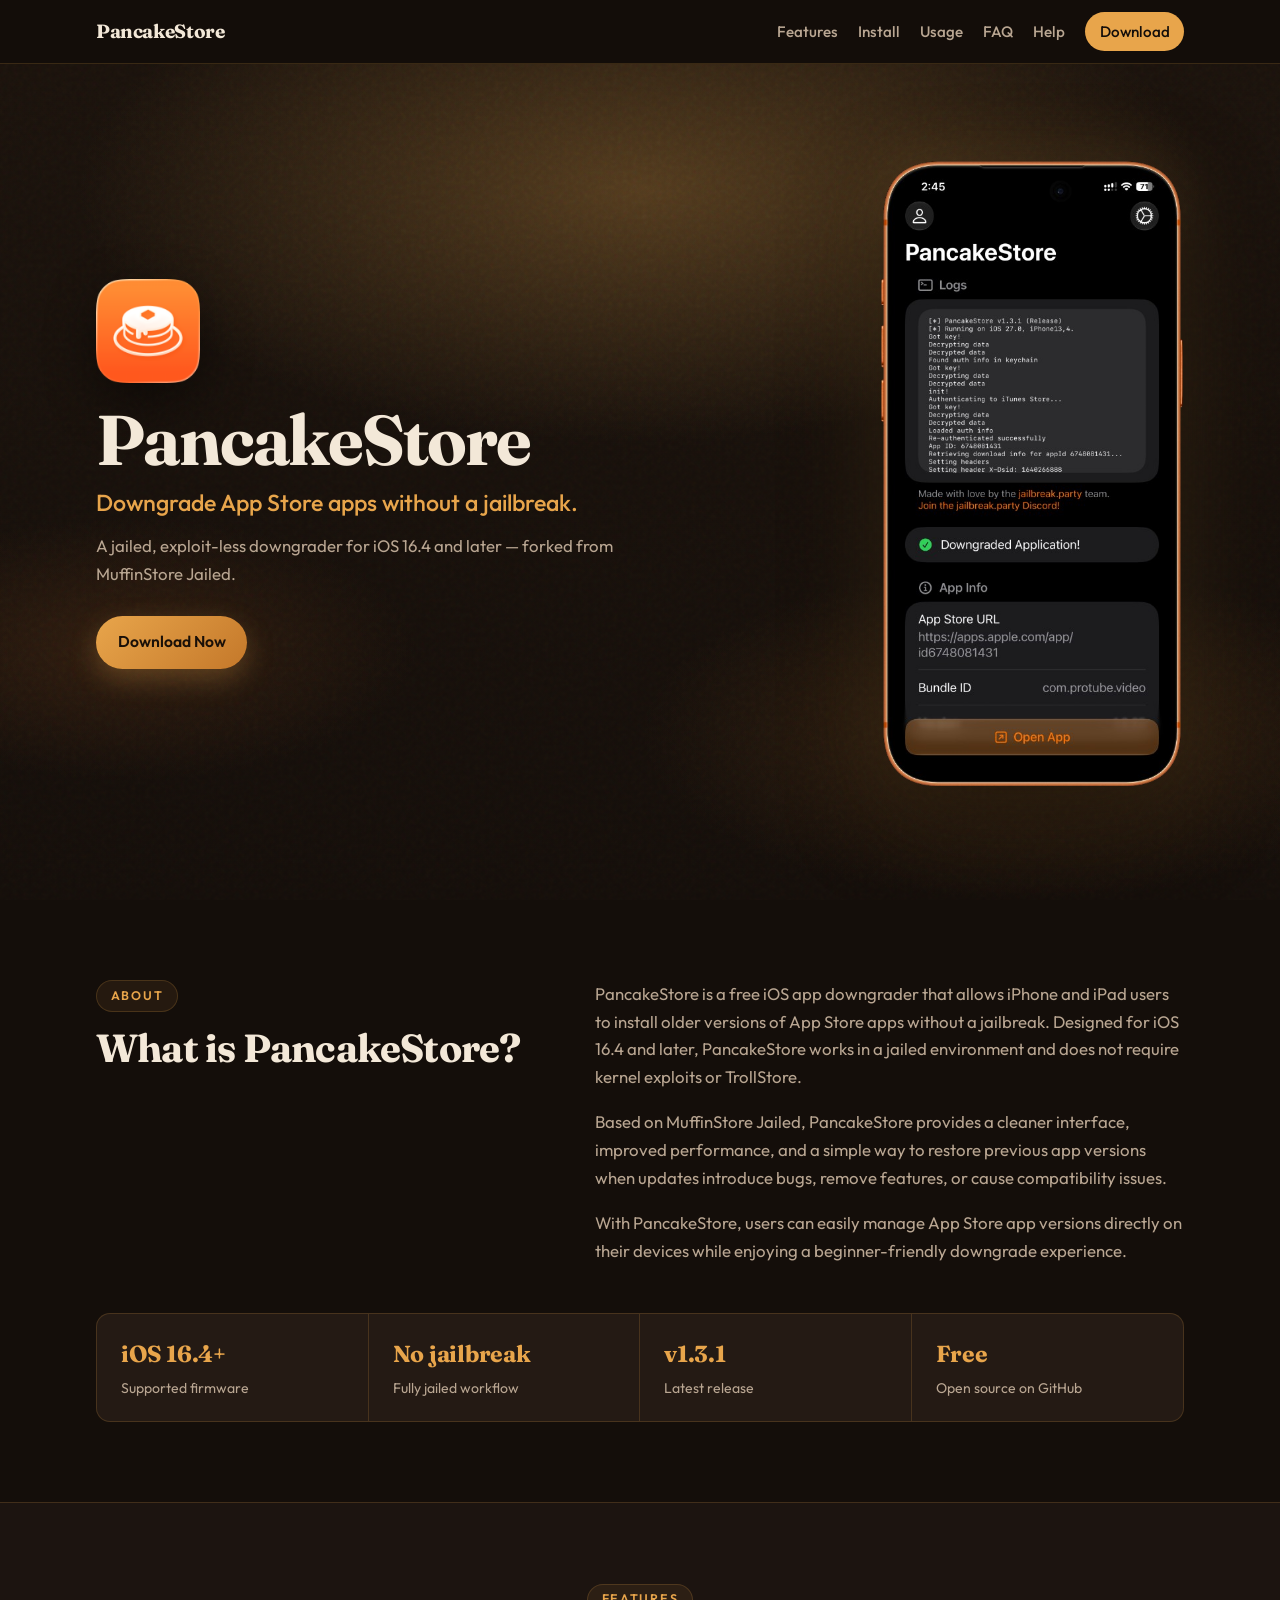
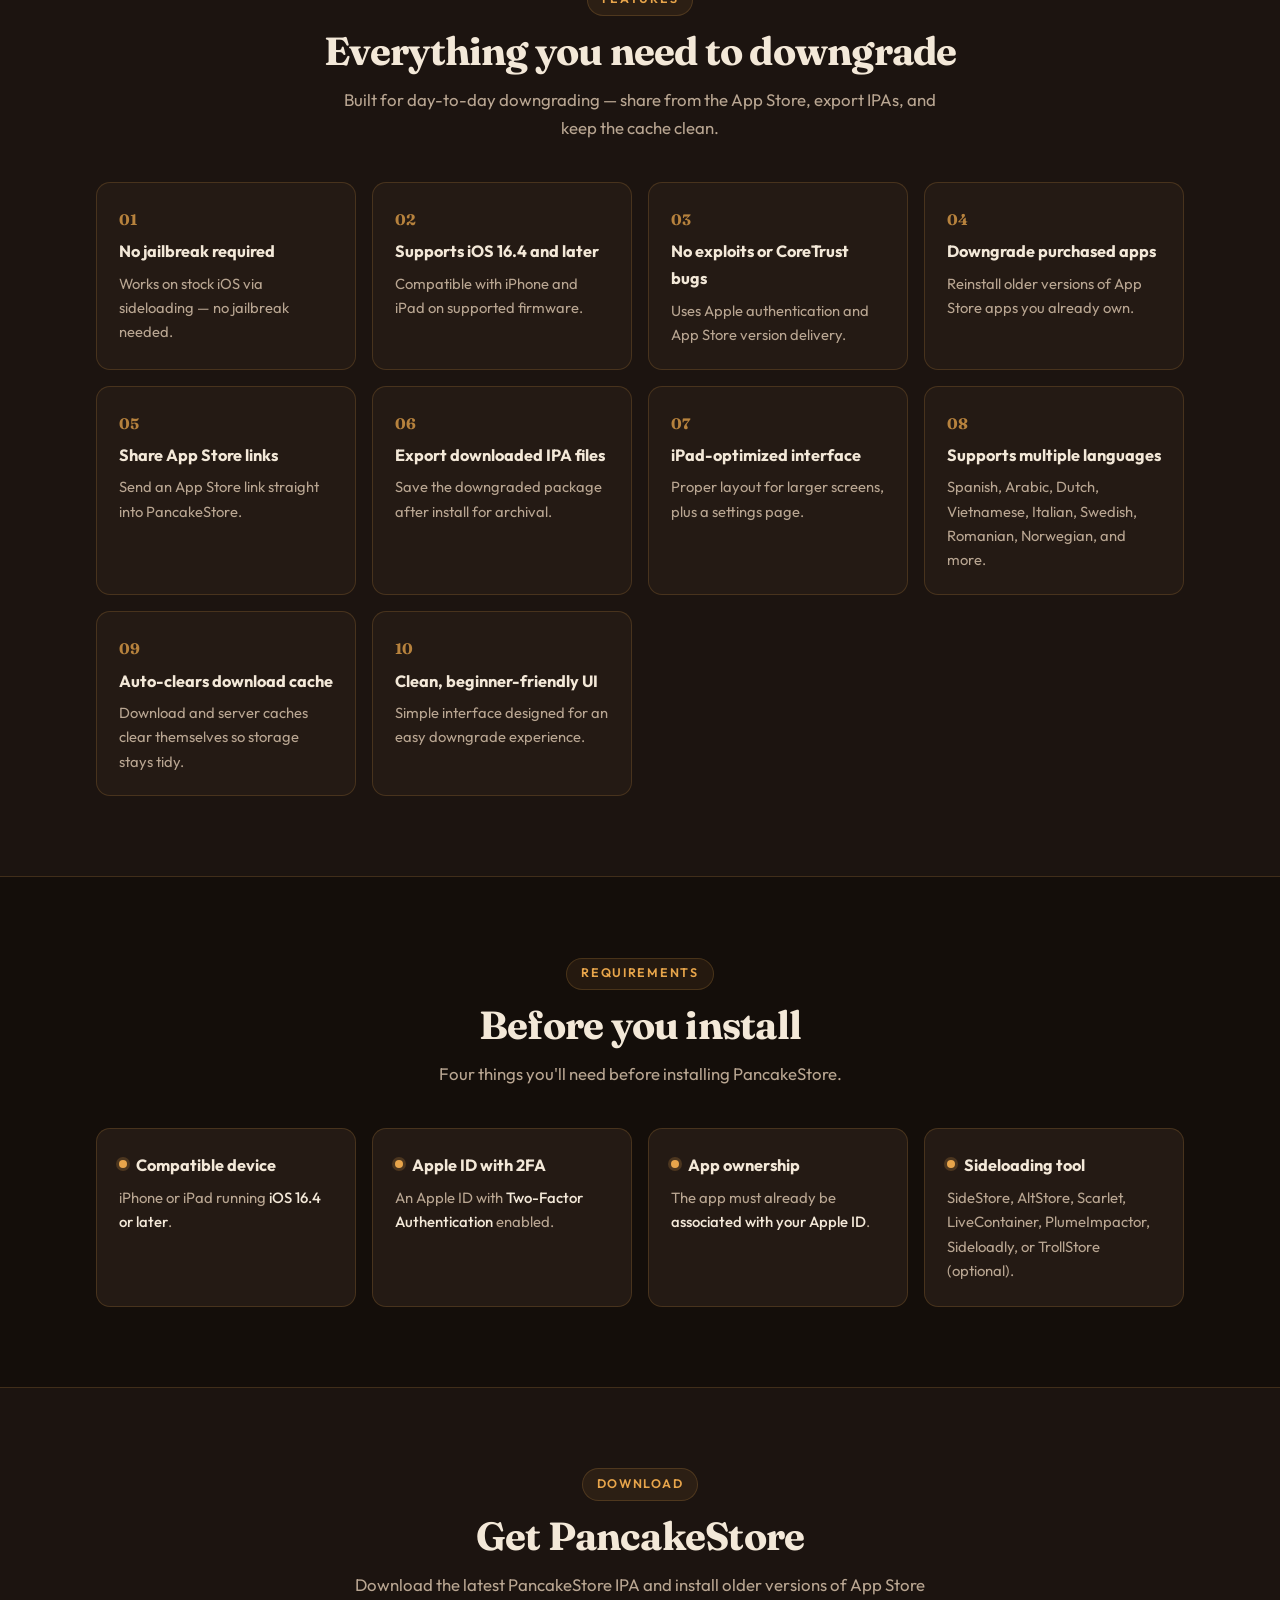
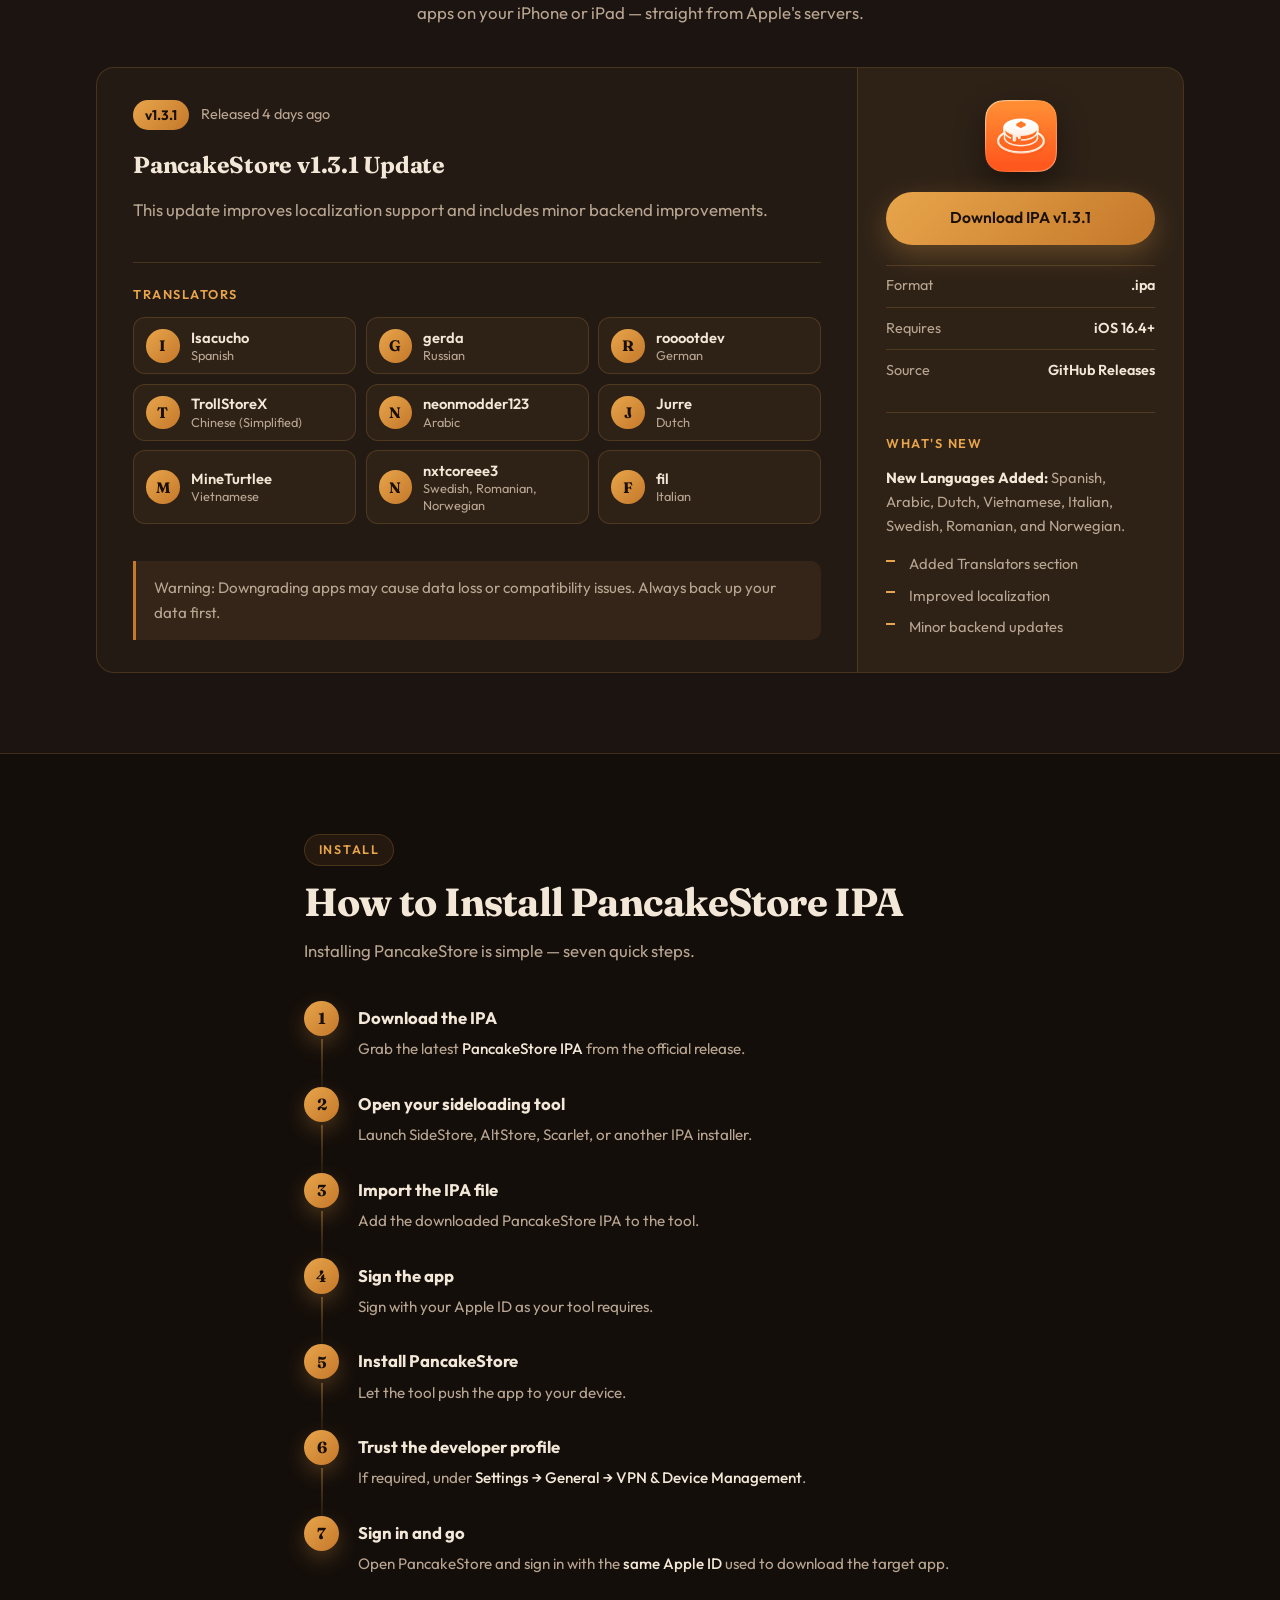
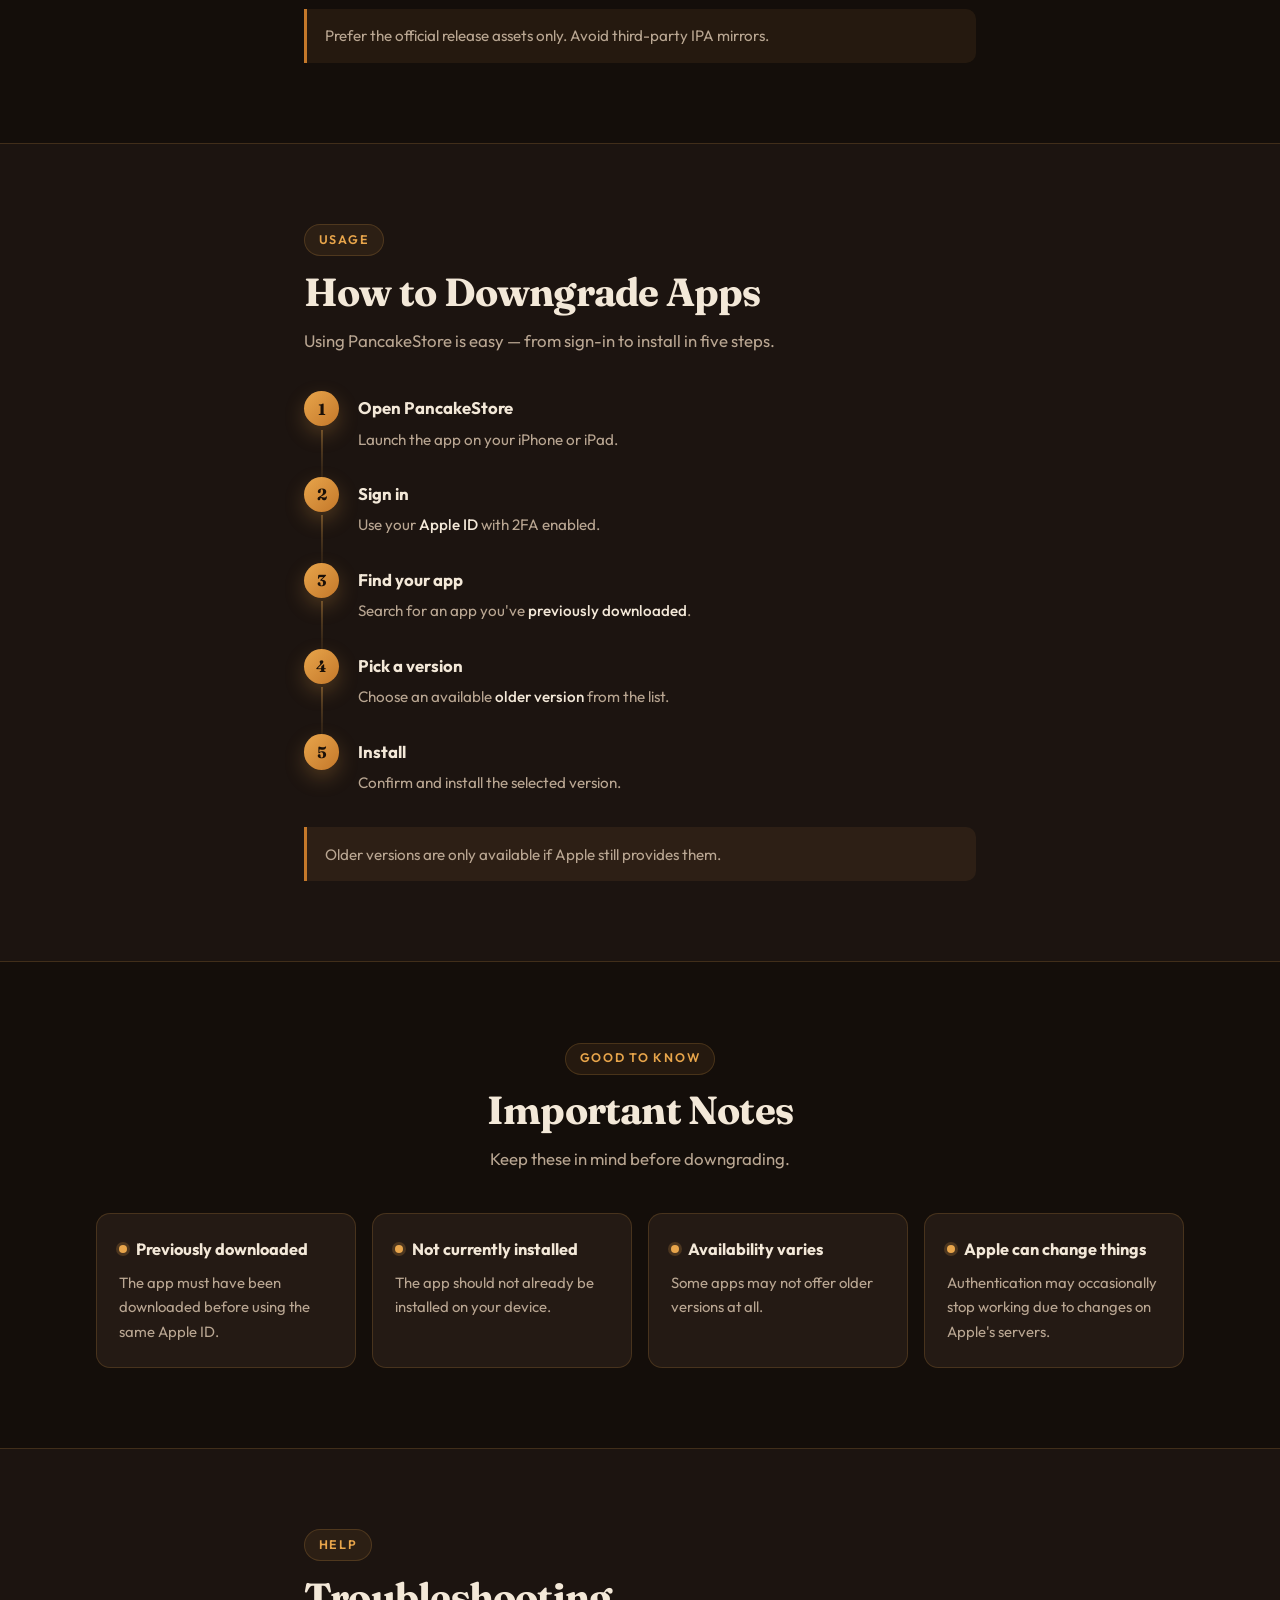
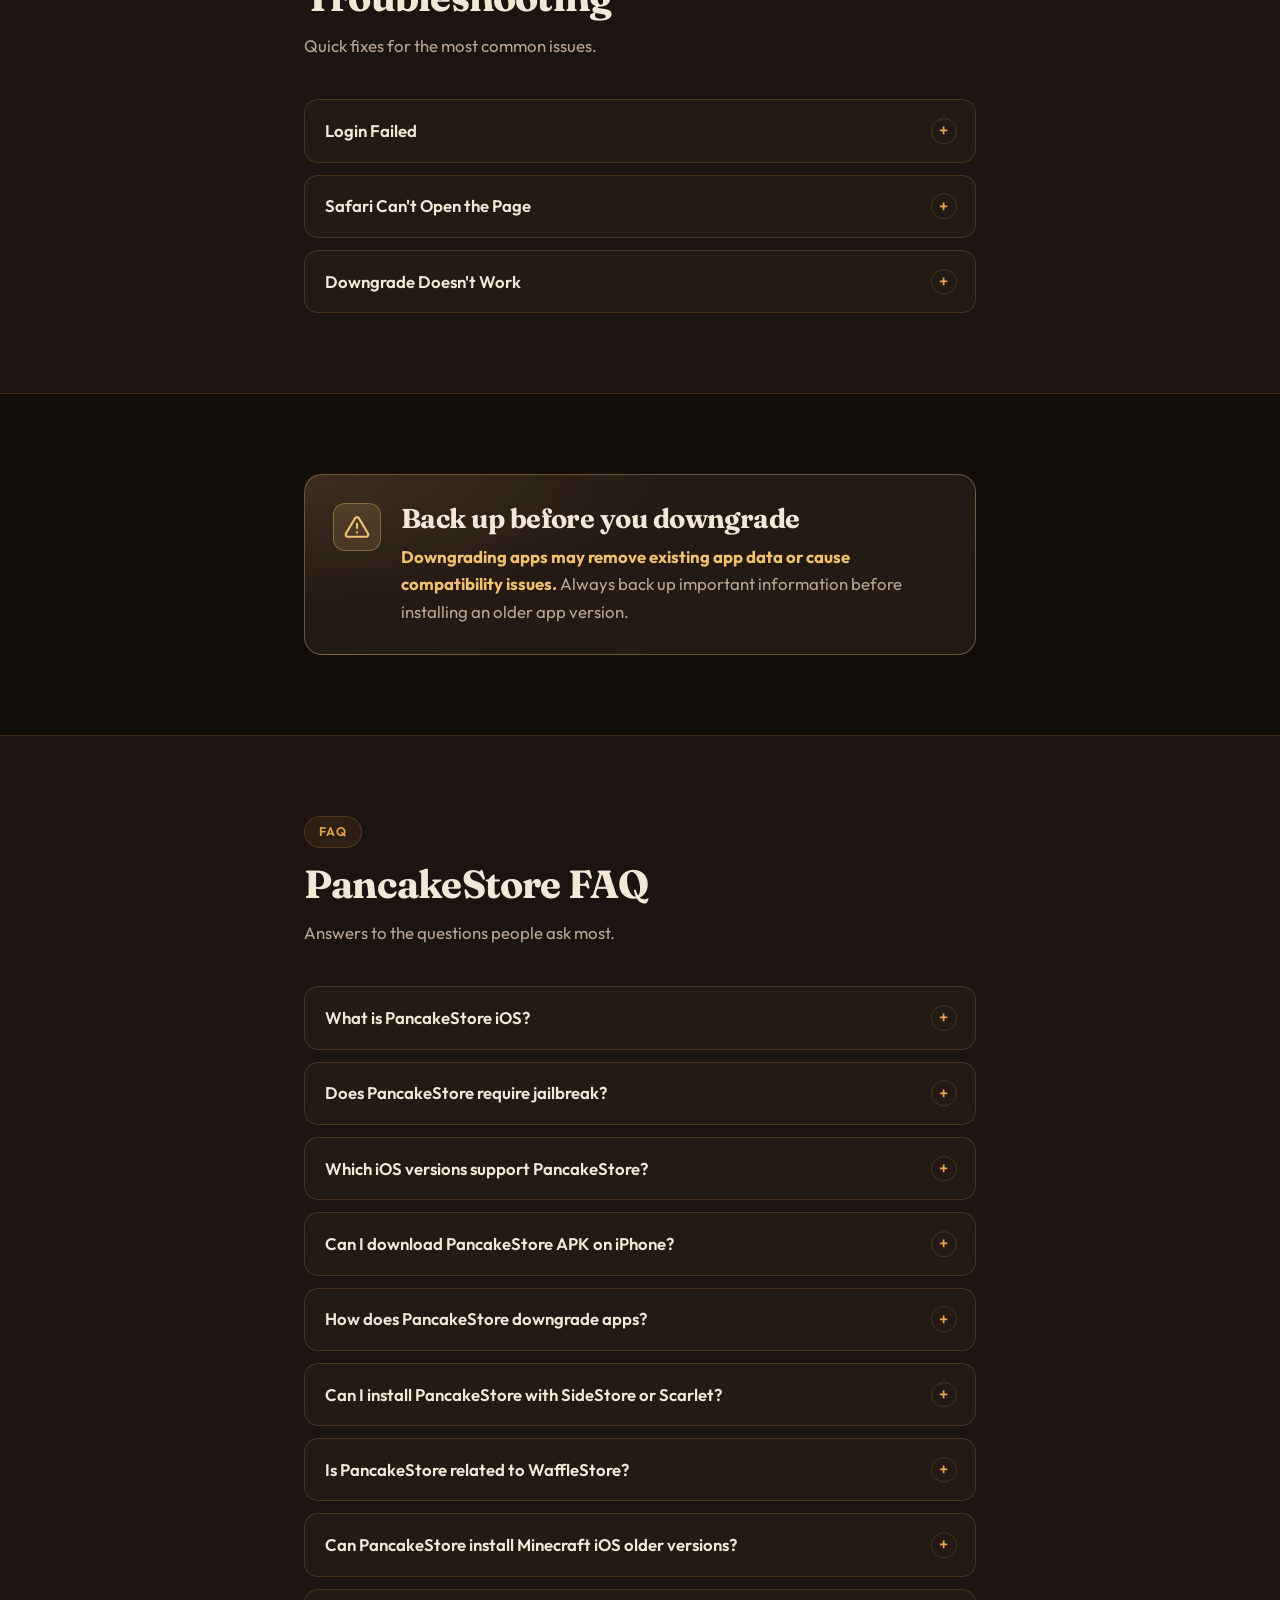
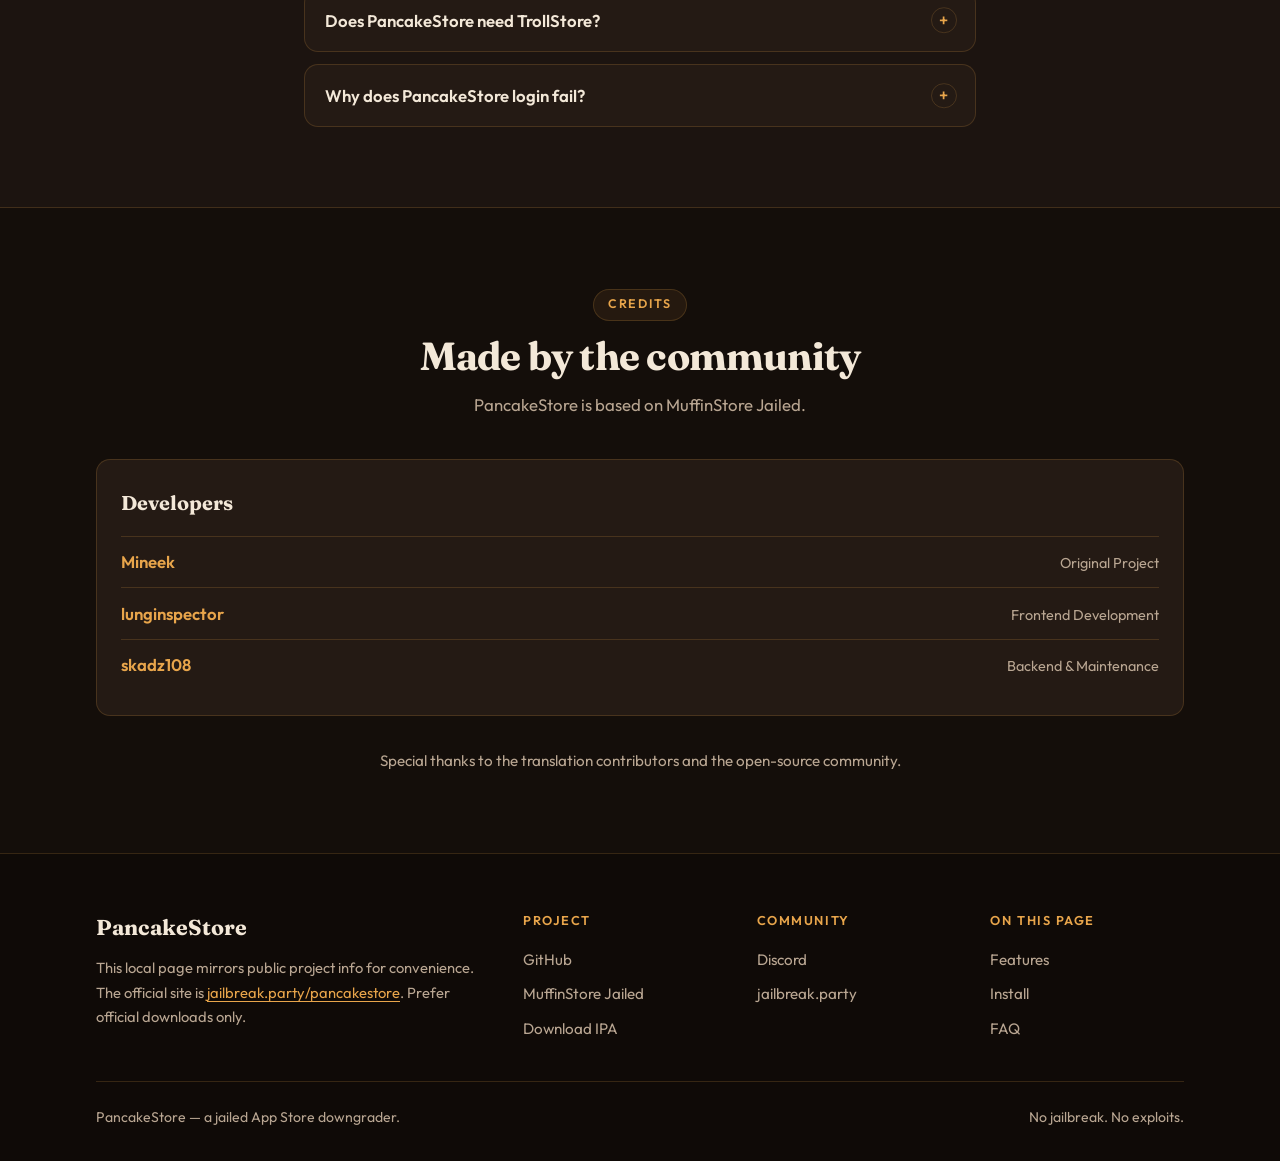
==== commit a7cc3e73: "Align navbar content with page content column and update hero CTA text Co-authored-by: Cursor <curso" ====
--- a/index.html
+++ b/index.html
@@ -126,7 +126,7 @@
           <h1>Downgrade App Store apps without a jailbreak.</h1>
           <p class="lede">A jailed, exploit-less downgrader for iOS 16.4 and later — forked from MuffinStore Jailed.</p>
           <div class="cta-row">
-            <a class="btn btn-primary" id="download" href="#download-section">Download IPA v1.3.1</a>
+            <a class="btn btn-primary" id="download" href="#download-section">Download Now</a>
           </div>
         </div>
         <img class="hero-shot" src="assets/app-screenshot.png?v=2" alt="PancakeStore running on an iPhone, showing a successful app downgrade" width="460" height="950" />
--- a/css/styles.css
+++ b/css/styles.css
@@ -69,7 +69,7 @@
   align-items: center;
   justify-content: space-between;
   height: var(--header-h);
-  padding-inline: 1.25rem;
+  padding-inline: max(1.25rem, calc((100% - var(--max)) / 2));
   background: rgba(20, 14, 10, 0.88);
   backdrop-filter: blur(12px);
   border-bottom: 1px solid var(--line);
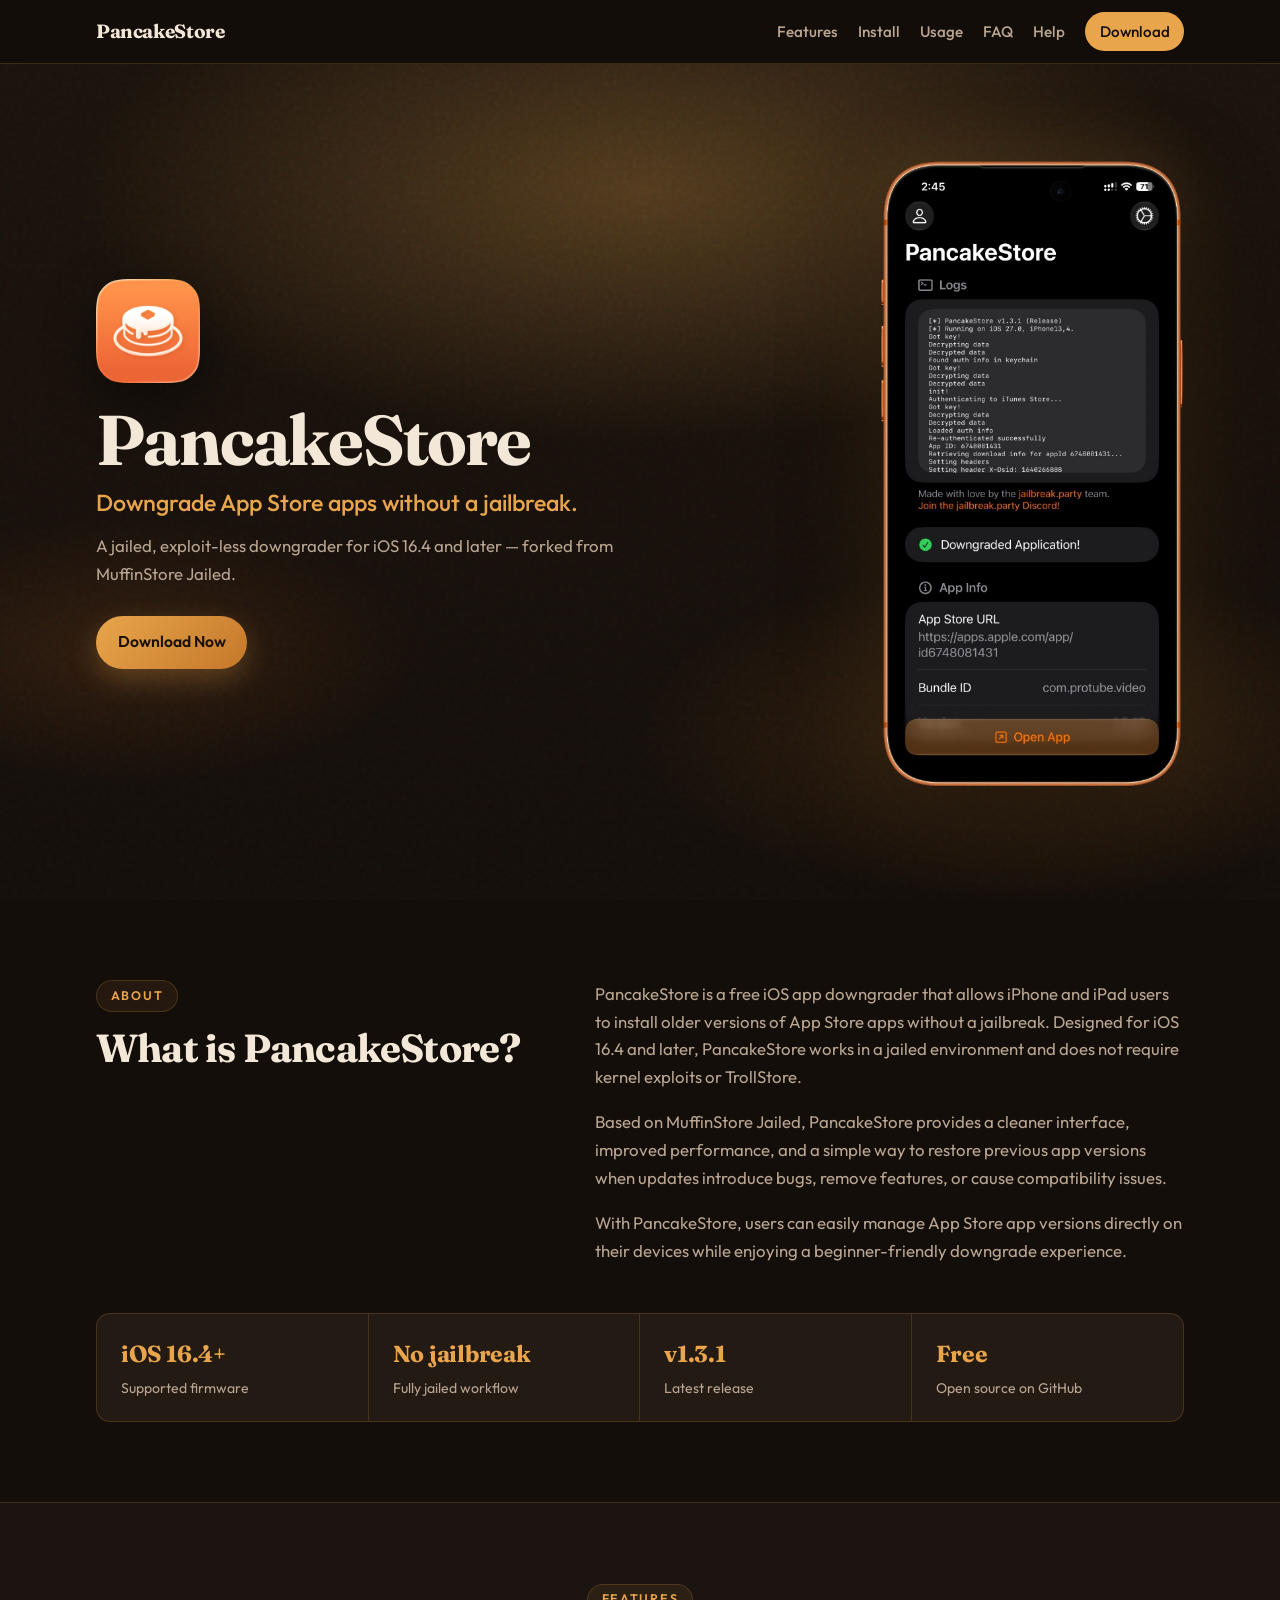
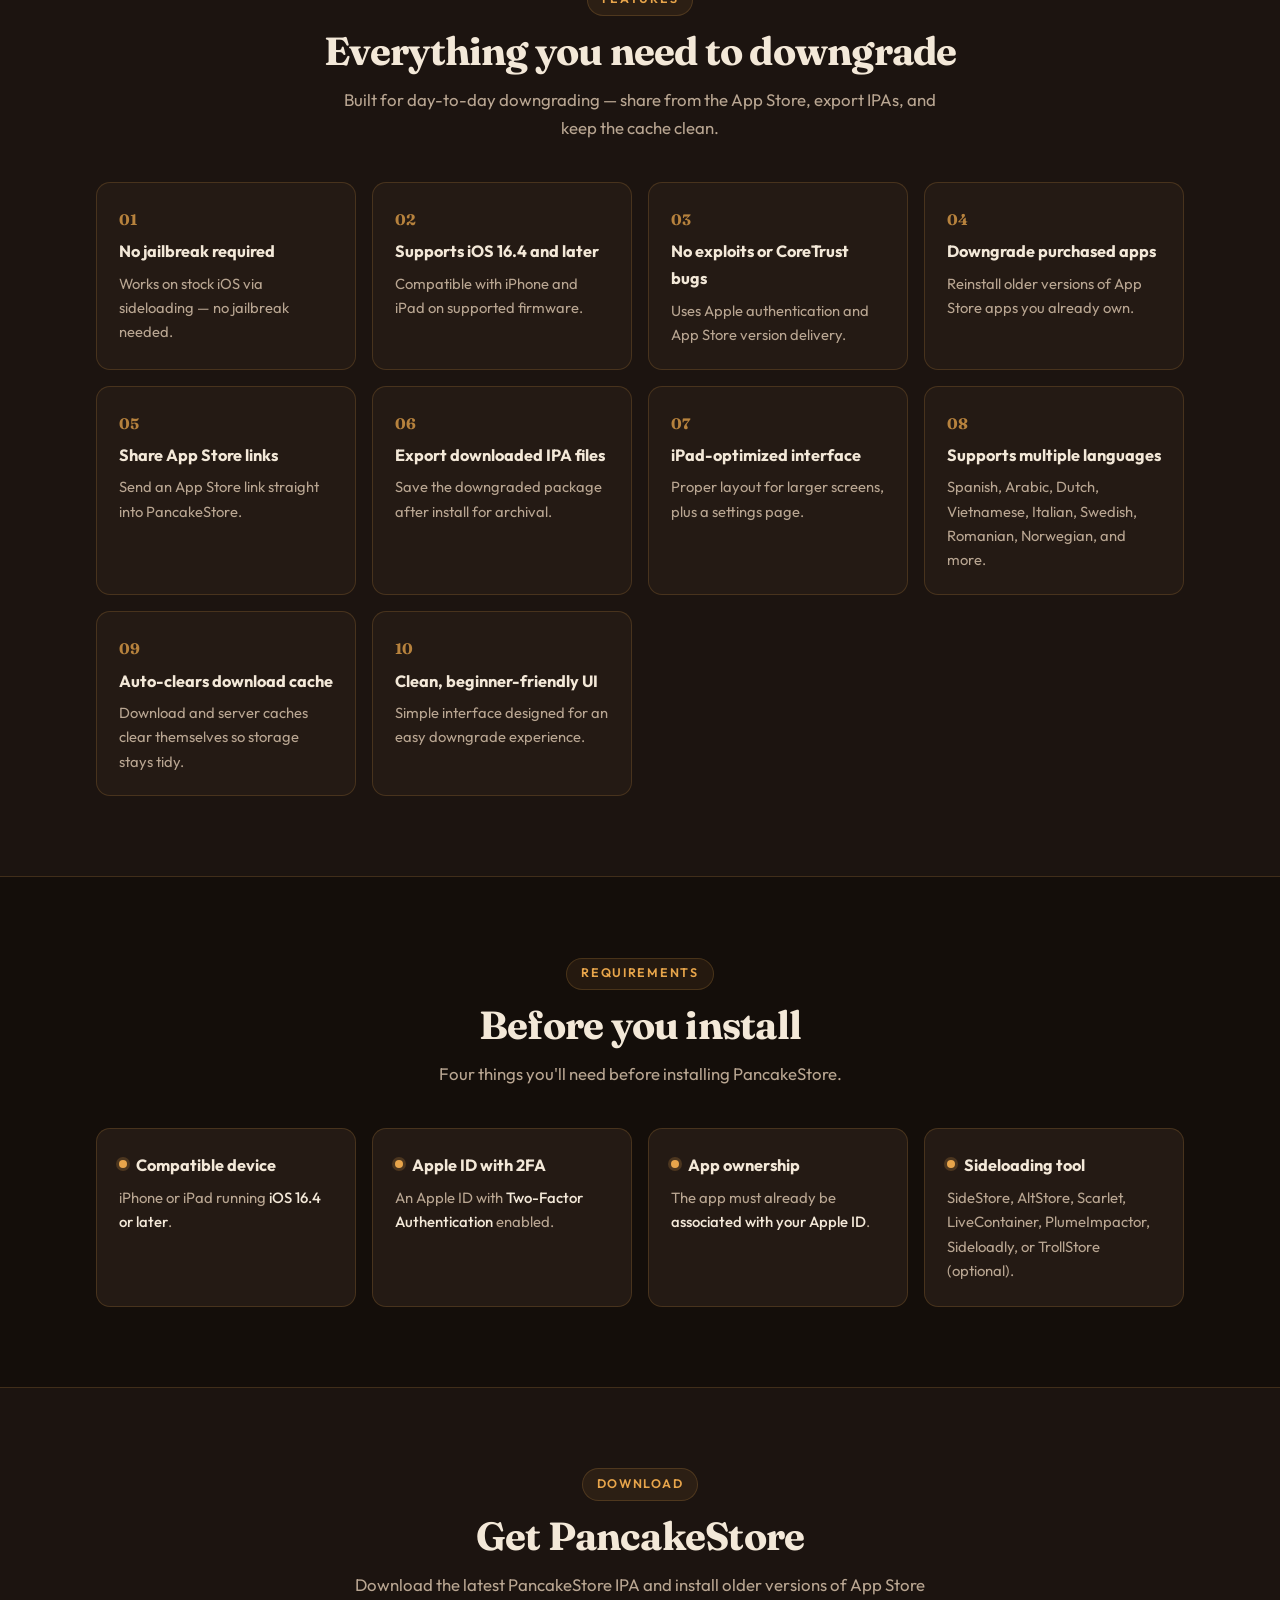
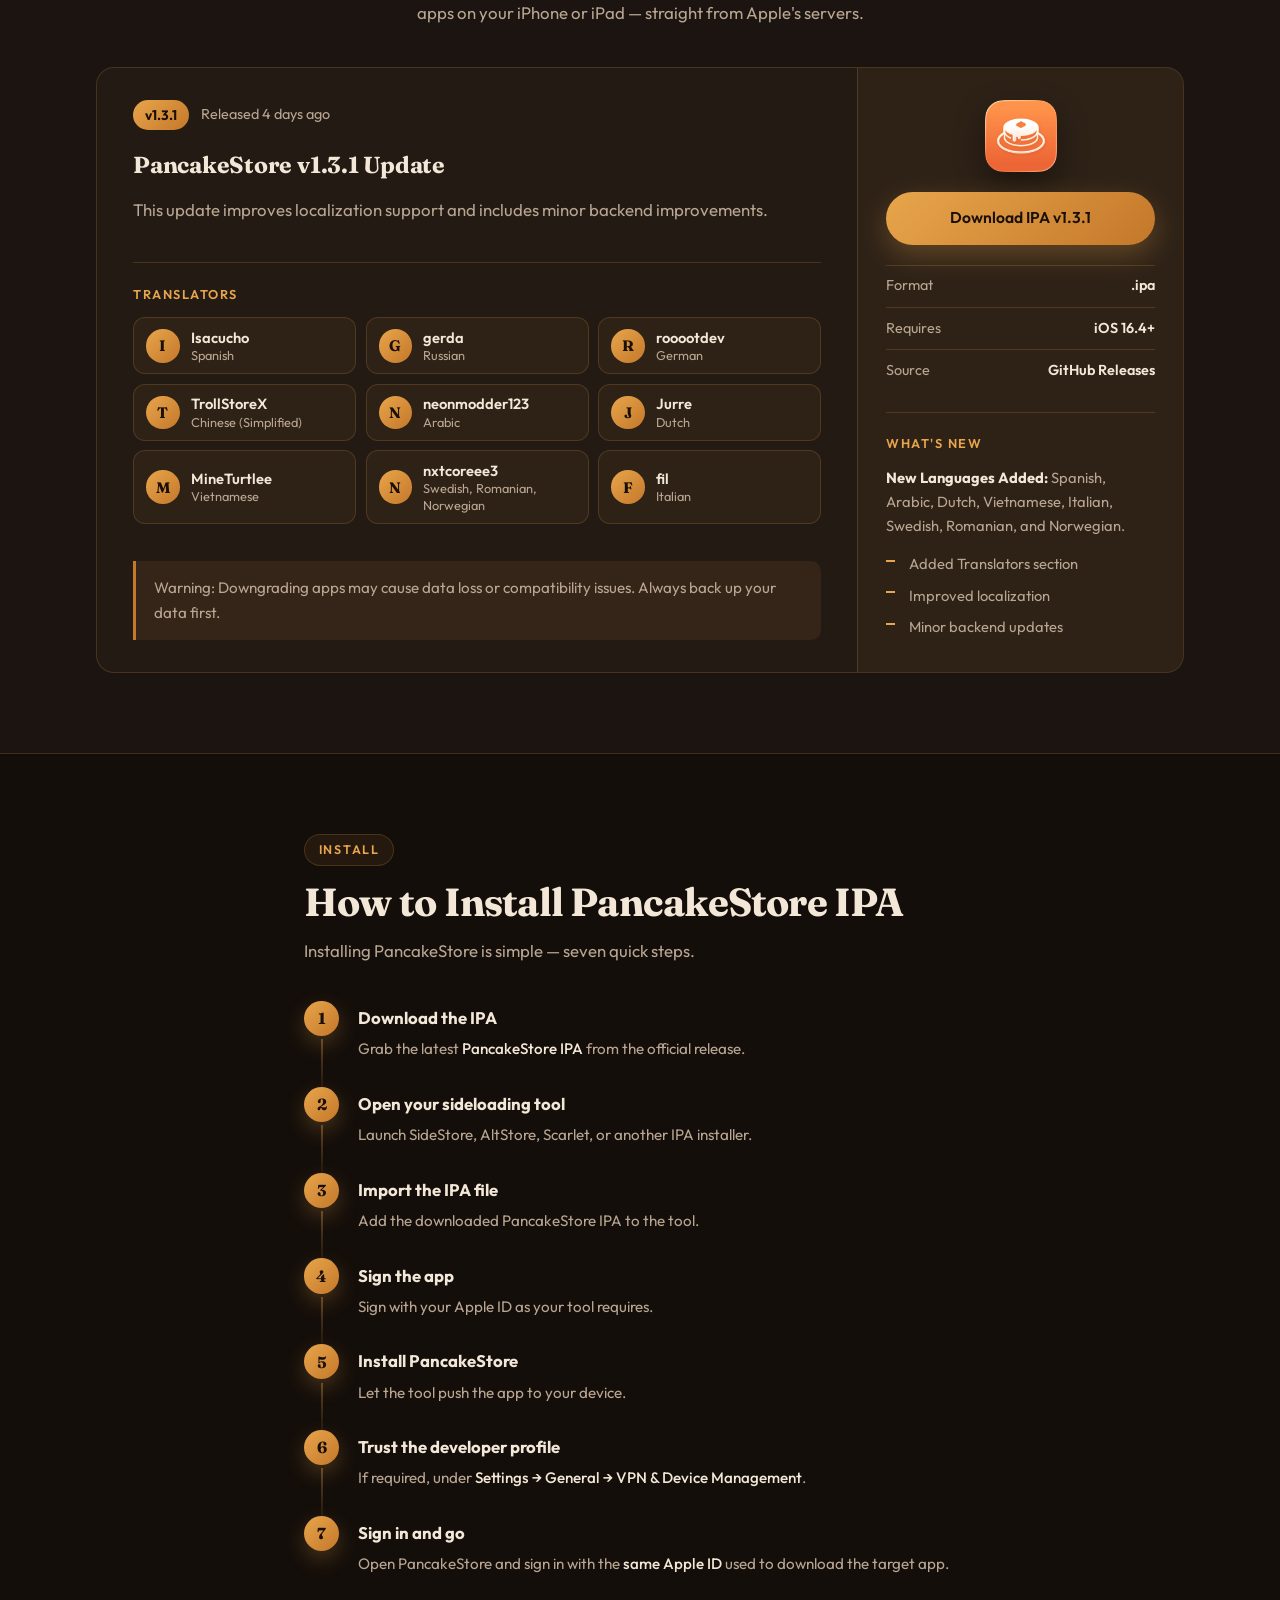
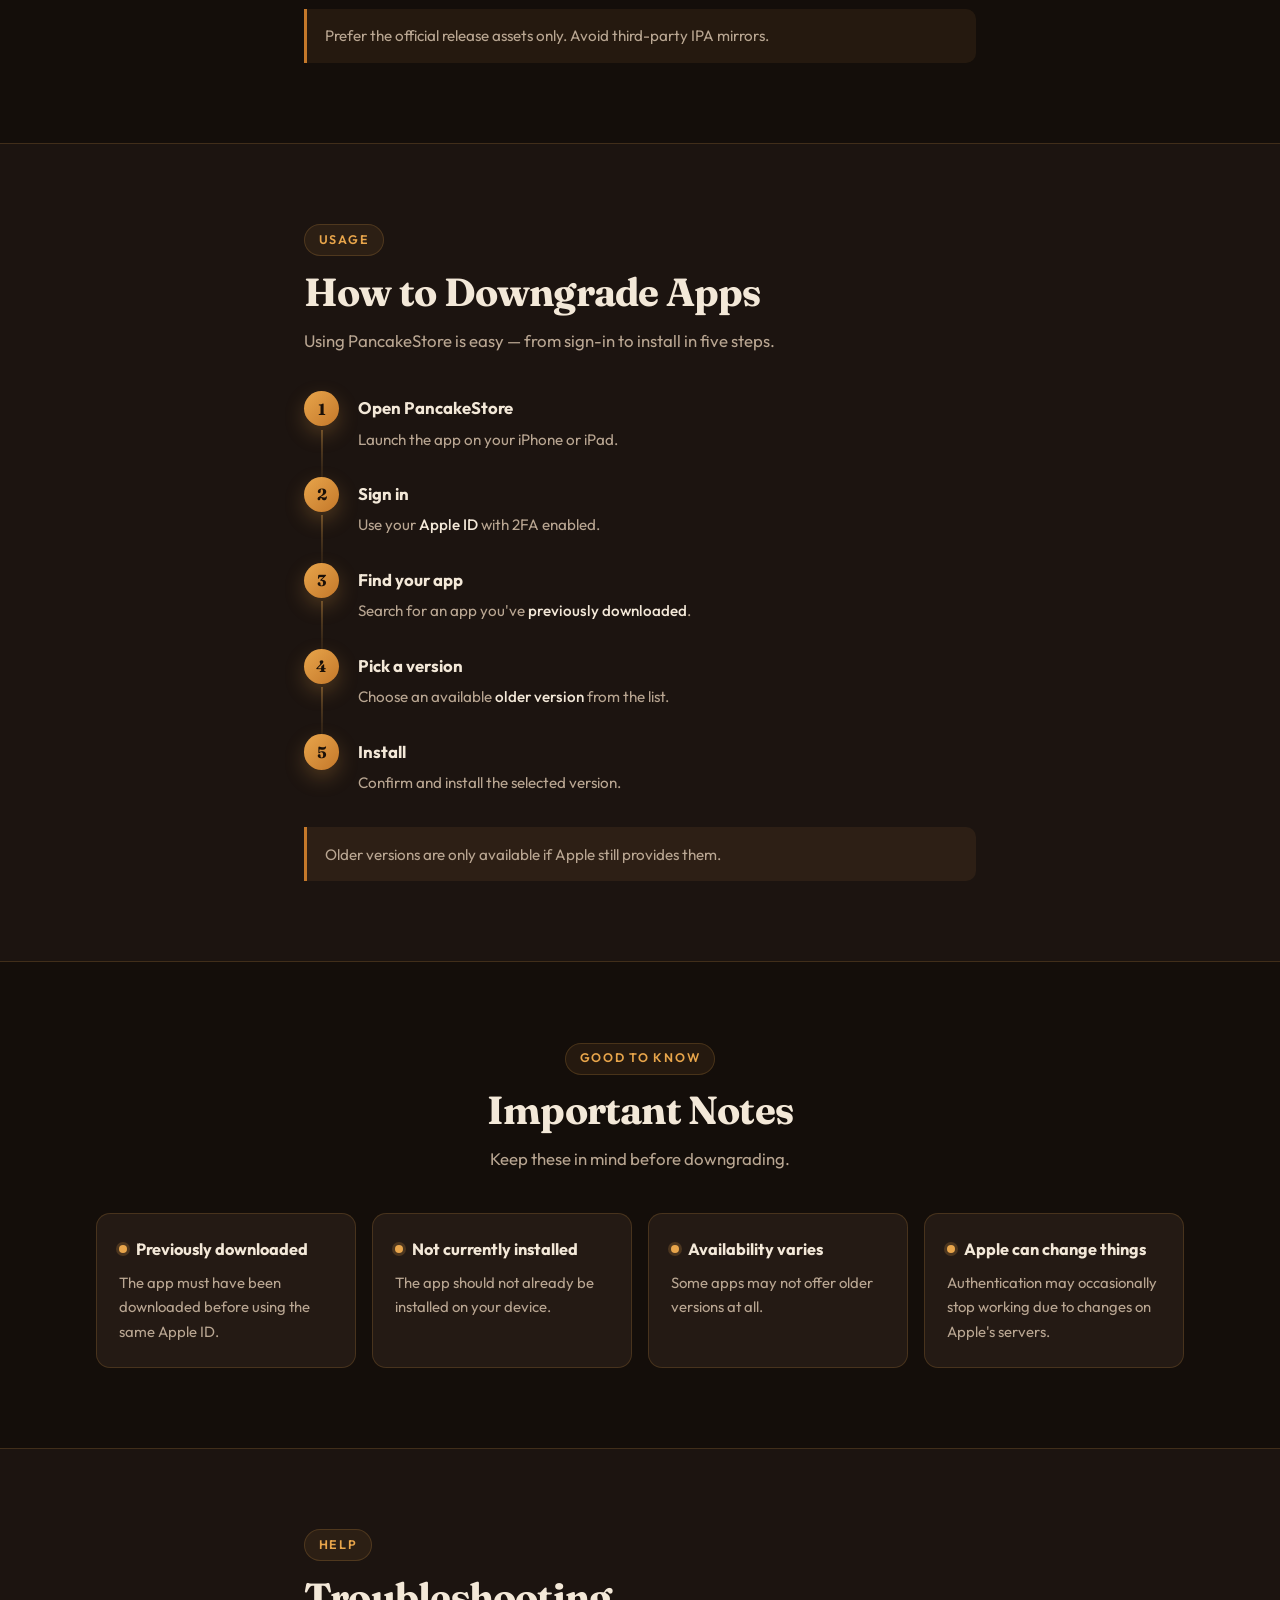
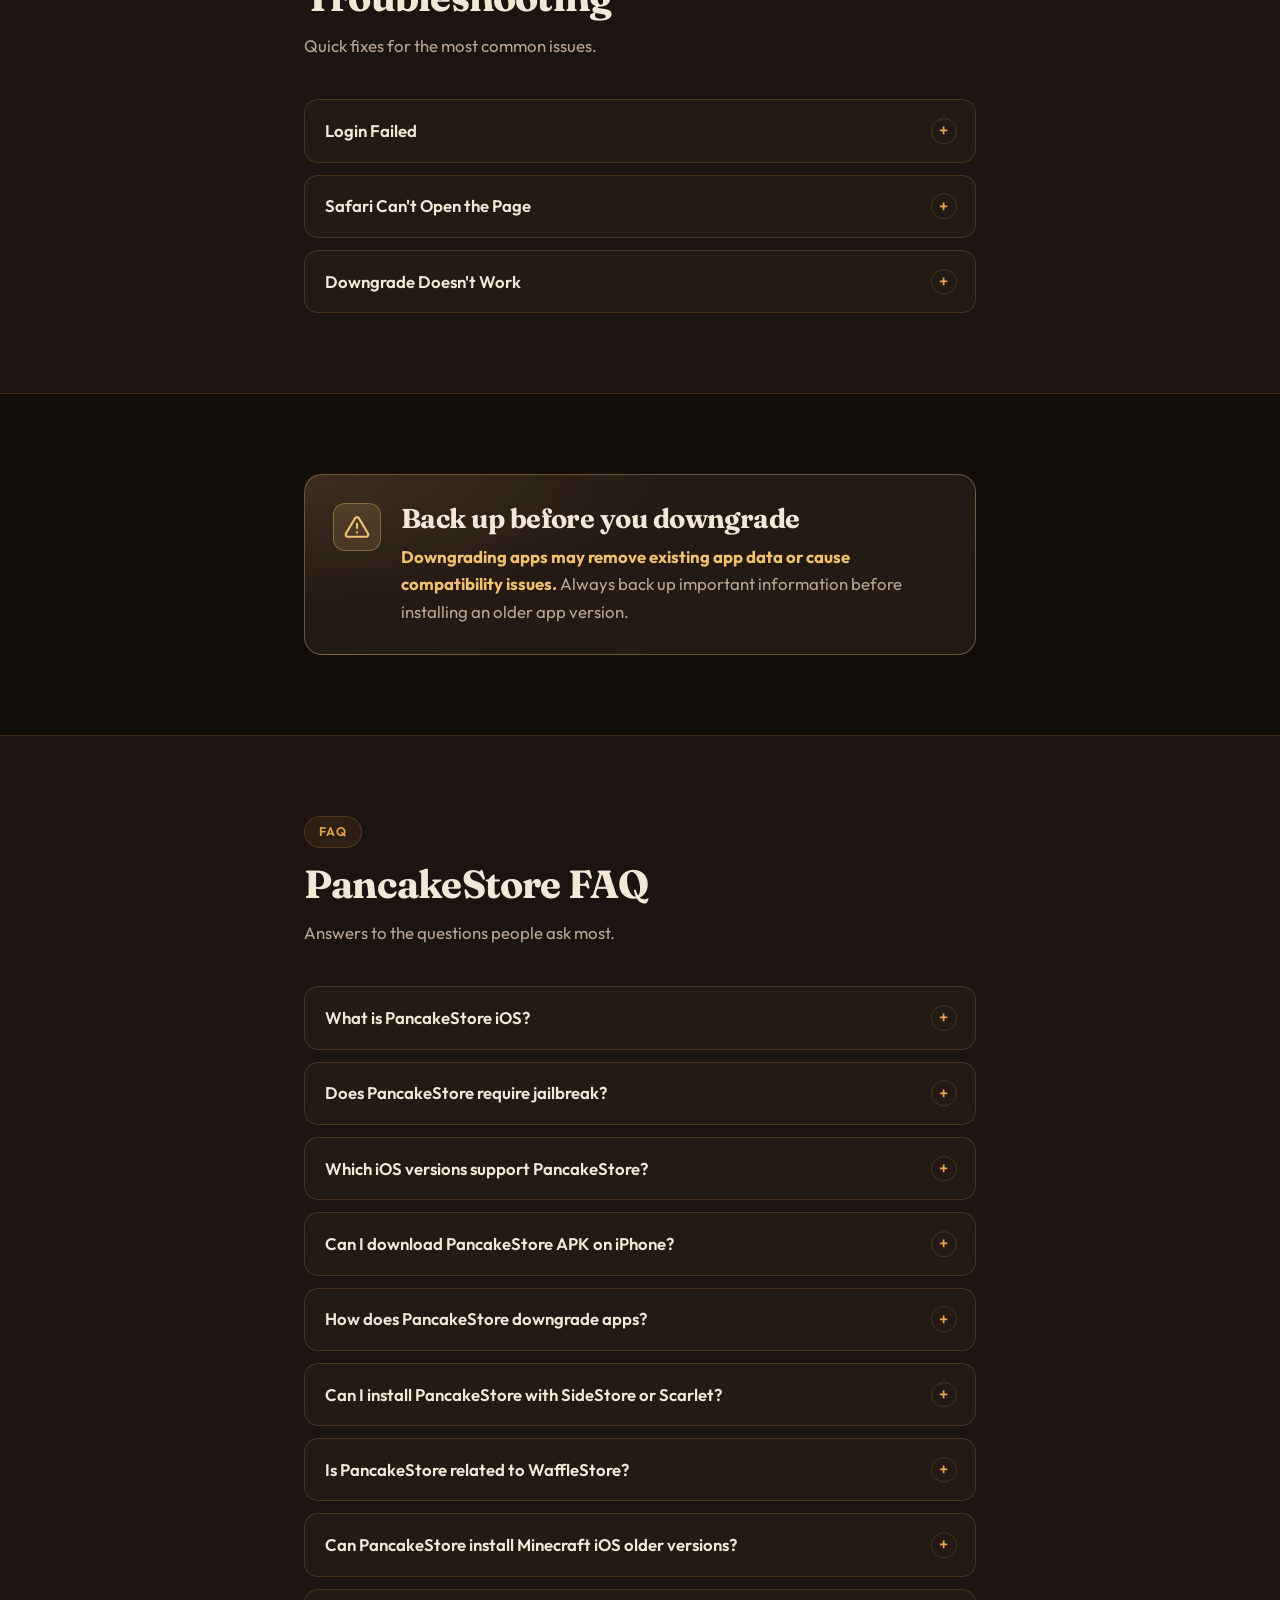
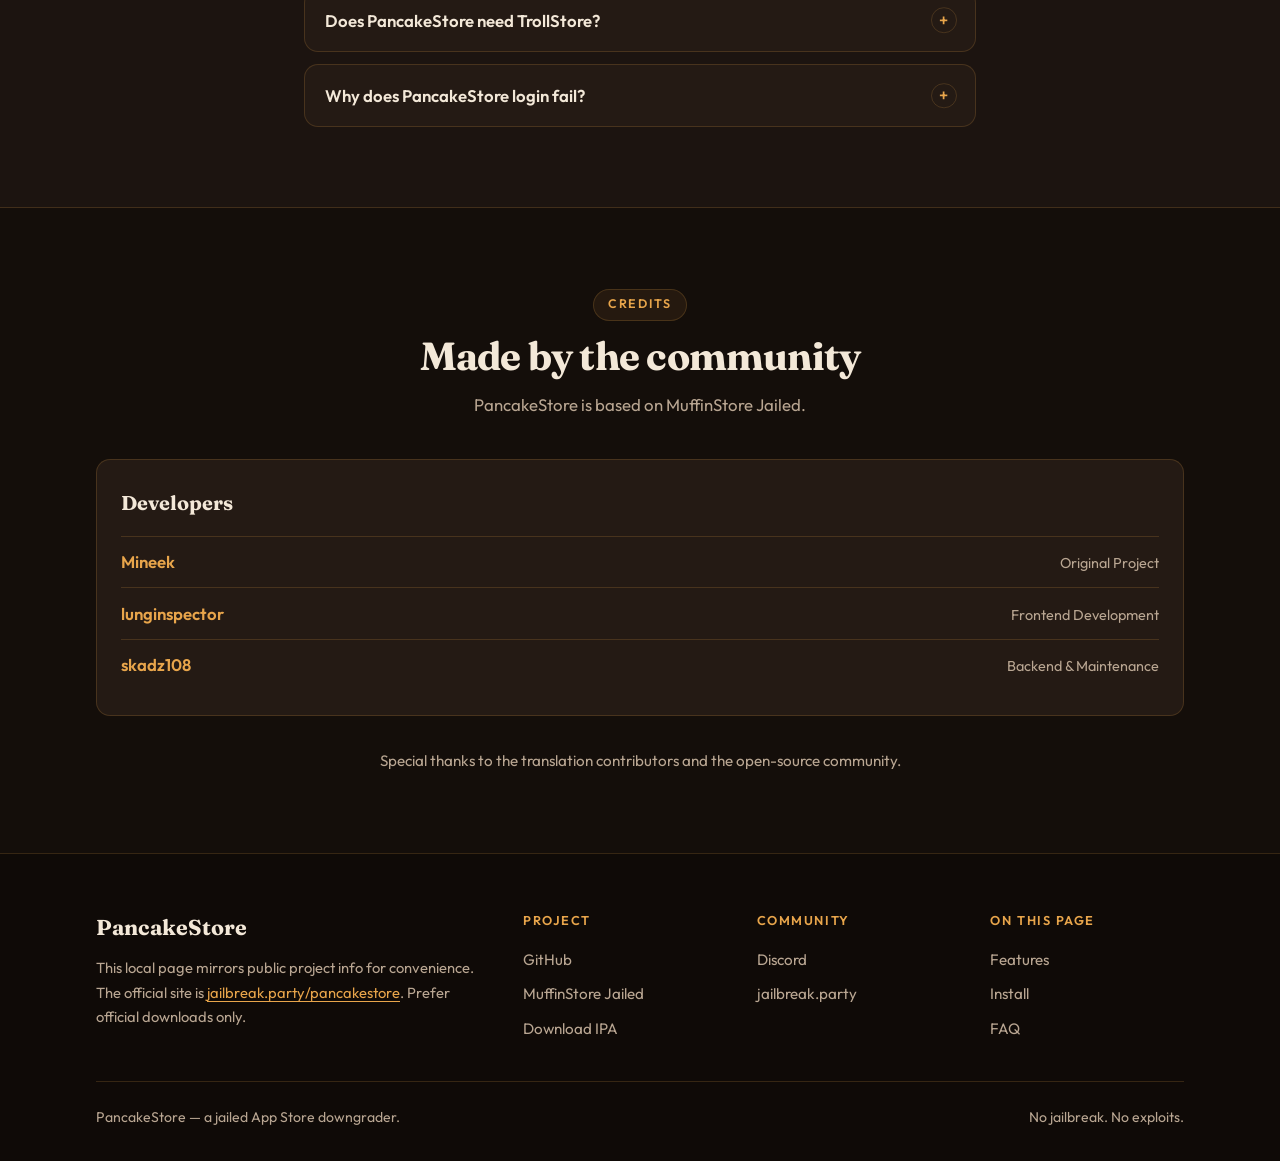
==== commit 979850e0: "Optimize images and improve small-screen responsiveness Co-authored-by: Cursor <cursoragent@cursor.c" ====
--- a/index.html
+++ b/index.html
@@ -6,7 +6,8 @@
   <meta name="description" content="PancakeStore — a jailed App Store downgrader for iOS 16.4 and later. No jailbreak. No exploits." />
   <meta name="theme-color" content="#140e0a" />
   <title>PancakeStore — iOS App Downgrader</title>
-  <link rel="icon" href="assets/icon.png" type="image/png" />
+  <link rel="icon" href="assets/icon.png?v=2" type="image/png" />
+  <link rel="preload" as="image" href="assets/app-screenshot.png?v=2" />
   <link rel="preconnect" href="https://fonts.googleapis.com" />
   <link rel="preconnect" href="https://fonts.gstatic.com" crossorigin />
   <link href="https://fonts.googleapis.com/css2?family=Fraunces:opsz,wght@9..144,500;9..144,700&family=Outfit:wght@400;500;600;700&display=swap" rel="stylesheet" />
@@ -121,7 +122,7 @@
       <div class="hero-atmosphere" aria-hidden="true"></div>
       <div class="hero-inner">
         <div class="hero-copy">
-          <img class="hero-icon" src="assets/icon.png" alt="" width="120" height="120" />
+          <img class="hero-icon" src="assets/icon.png?v=2" alt="" width="120" height="120" fetchpriority="high" decoding="async" />
           <p class="brand">PancakeStore</p>
           <h1>Downgrade App Store apps without a jailbreak.</h1>
           <p class="lede">A jailed, exploit-less downgrader for iOS 16.4 and later — forked from MuffinStore Jailed.</p>
@@ -129,7 +130,7 @@
             <a class="btn btn-primary" id="download" href="#download-section">Download Now</a>
           </div>
         </div>
-        <img class="hero-shot" src="assets/app-screenshot.png?v=2" alt="PancakeStore running on an iPhone, showing a successful app downgrade" width="460" height="950" />
+        <img class="hero-shot" src="assets/app-screenshot.png?v=2" alt="PancakeStore running on an iPhone, showing a successful app downgrade" width="460" height="950" decoding="async" />
       </div>
     </section>
 
@@ -316,7 +317,7 @@
             <p class="note">Warning: Downgrading apps may cause data loss or compatibility issues. Always back up your data first.</p>
           </div>
           <aside class="release-aside">
-            <img class="release-icon" src="assets/icon.png" alt="" width="72" height="72" />
+            <img class="release-icon" src="assets/icon.png?v=2" alt="" width="72" height="72" loading="lazy" decoding="async" />
             <a class="btn btn-primary btn-block" href="https://github.com/jailbreakdotparty/PancakeStore/releases/download/1.3.1/PancakeStore_v1.3.1.ipa">Download IPA v1.3.1</a>
             <ul class="release-meta">
               <li><span>Format</span><strong>.ipa</strong></li>
--- a/css/styles.css
+++ b/css/styles.css
@@ -1200,6 +1200,54 @@
   }
 }
 
+/* Small screens */
+@media (max-width: 560px) {
+  .section {
+    padding-block: 3.25rem;
+  }
+
+  .section-head {
+    margin-bottom: 1.75rem;
+  }
+
+  .hero-inner {
+    padding-block: 2.5rem 3rem;
+  }
+
+  .hero-icon {
+    width: 5.25rem;
+    height: 5.25rem;
+  }
+
+  .warning-banner {
+    padding: 1.25rem;
+  }
+
+  .steps-flow li {
+    padding-left: 3rem;
+  }
+
+  .release-aside {
+    padding: 1.5rem 1.25rem;
+  }
+
+  .stat {
+    padding: 1.1rem 1.25rem;
+  }
+}
+
+@media (max-width: 480px) {
+  .footer-grid {
+    grid-template-columns: 1fr;
+    gap: 1.75rem;
+  }
+
+  .footer-bottom {
+    flex-direction: column;
+    gap: 0.25rem;
+  }
+}
+
 /* Mobile nav */
 @media (max-width: 820px) {
   .nav-toggle {
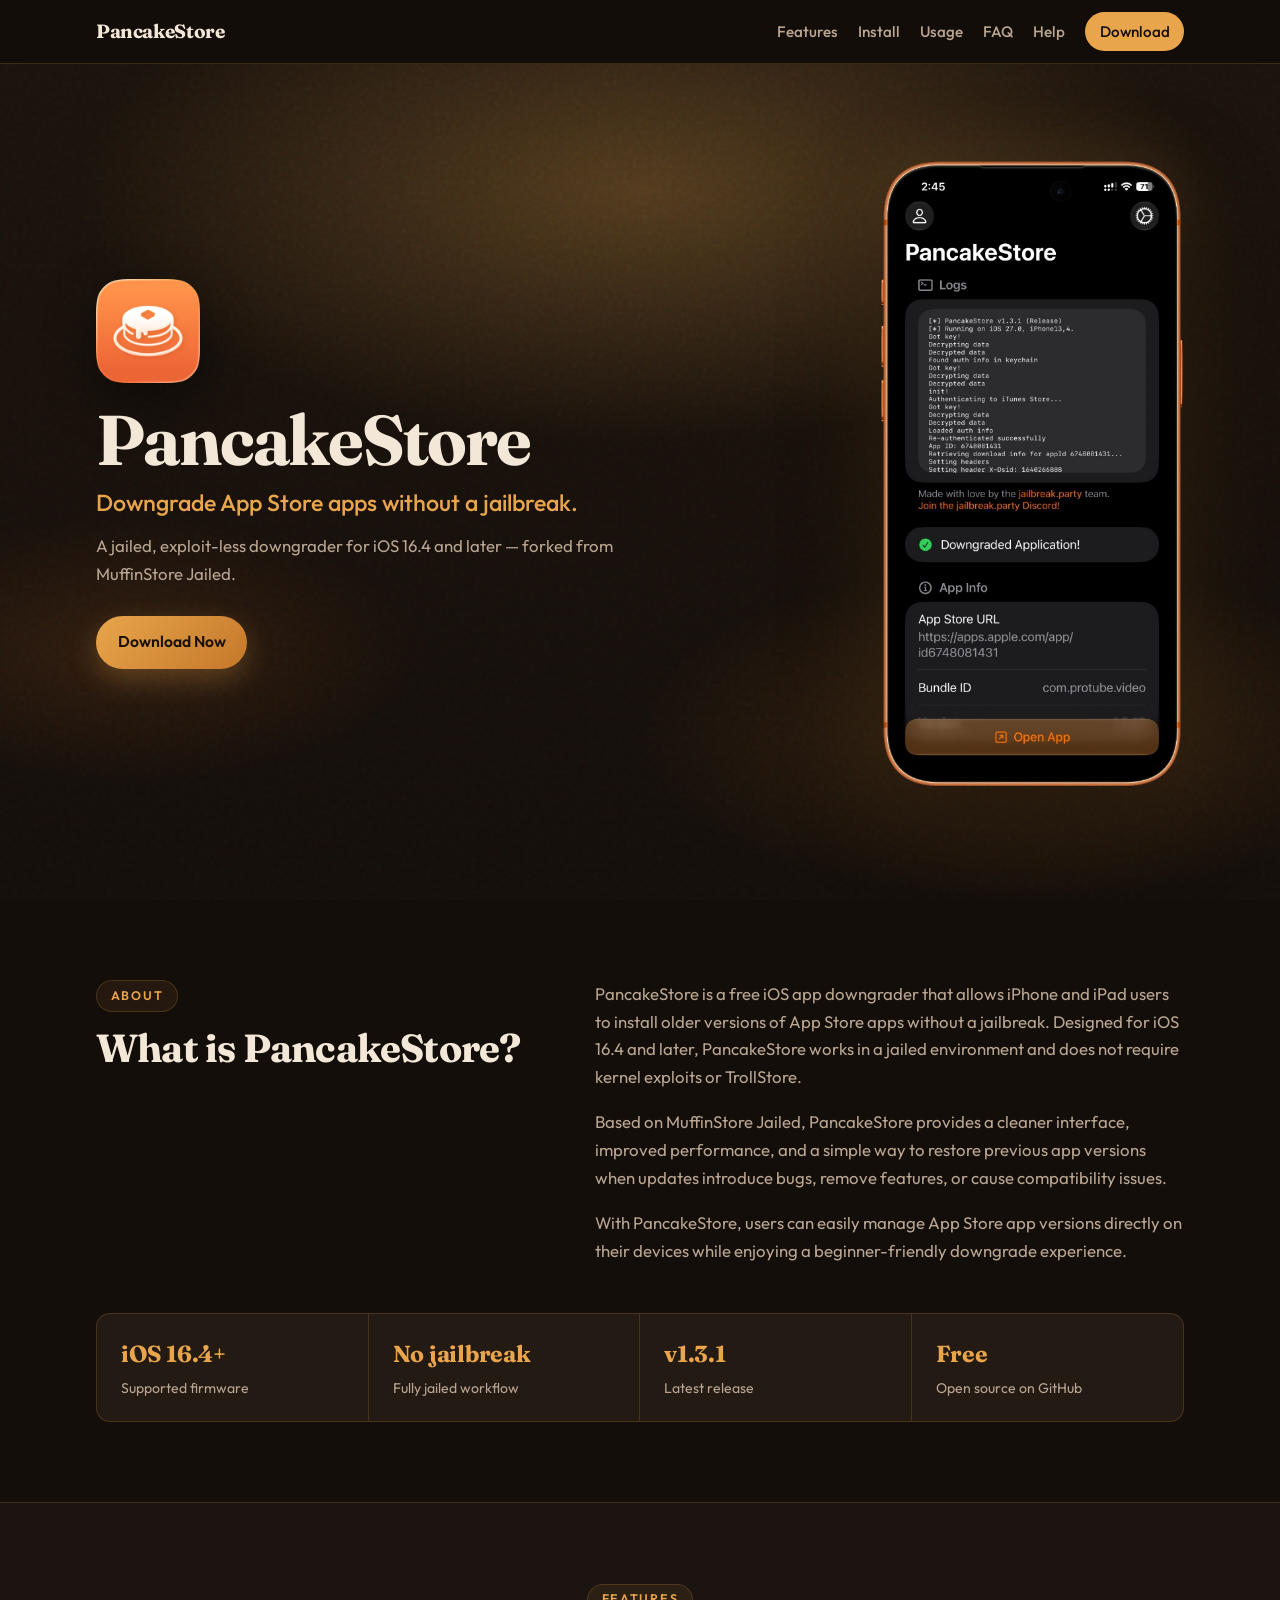
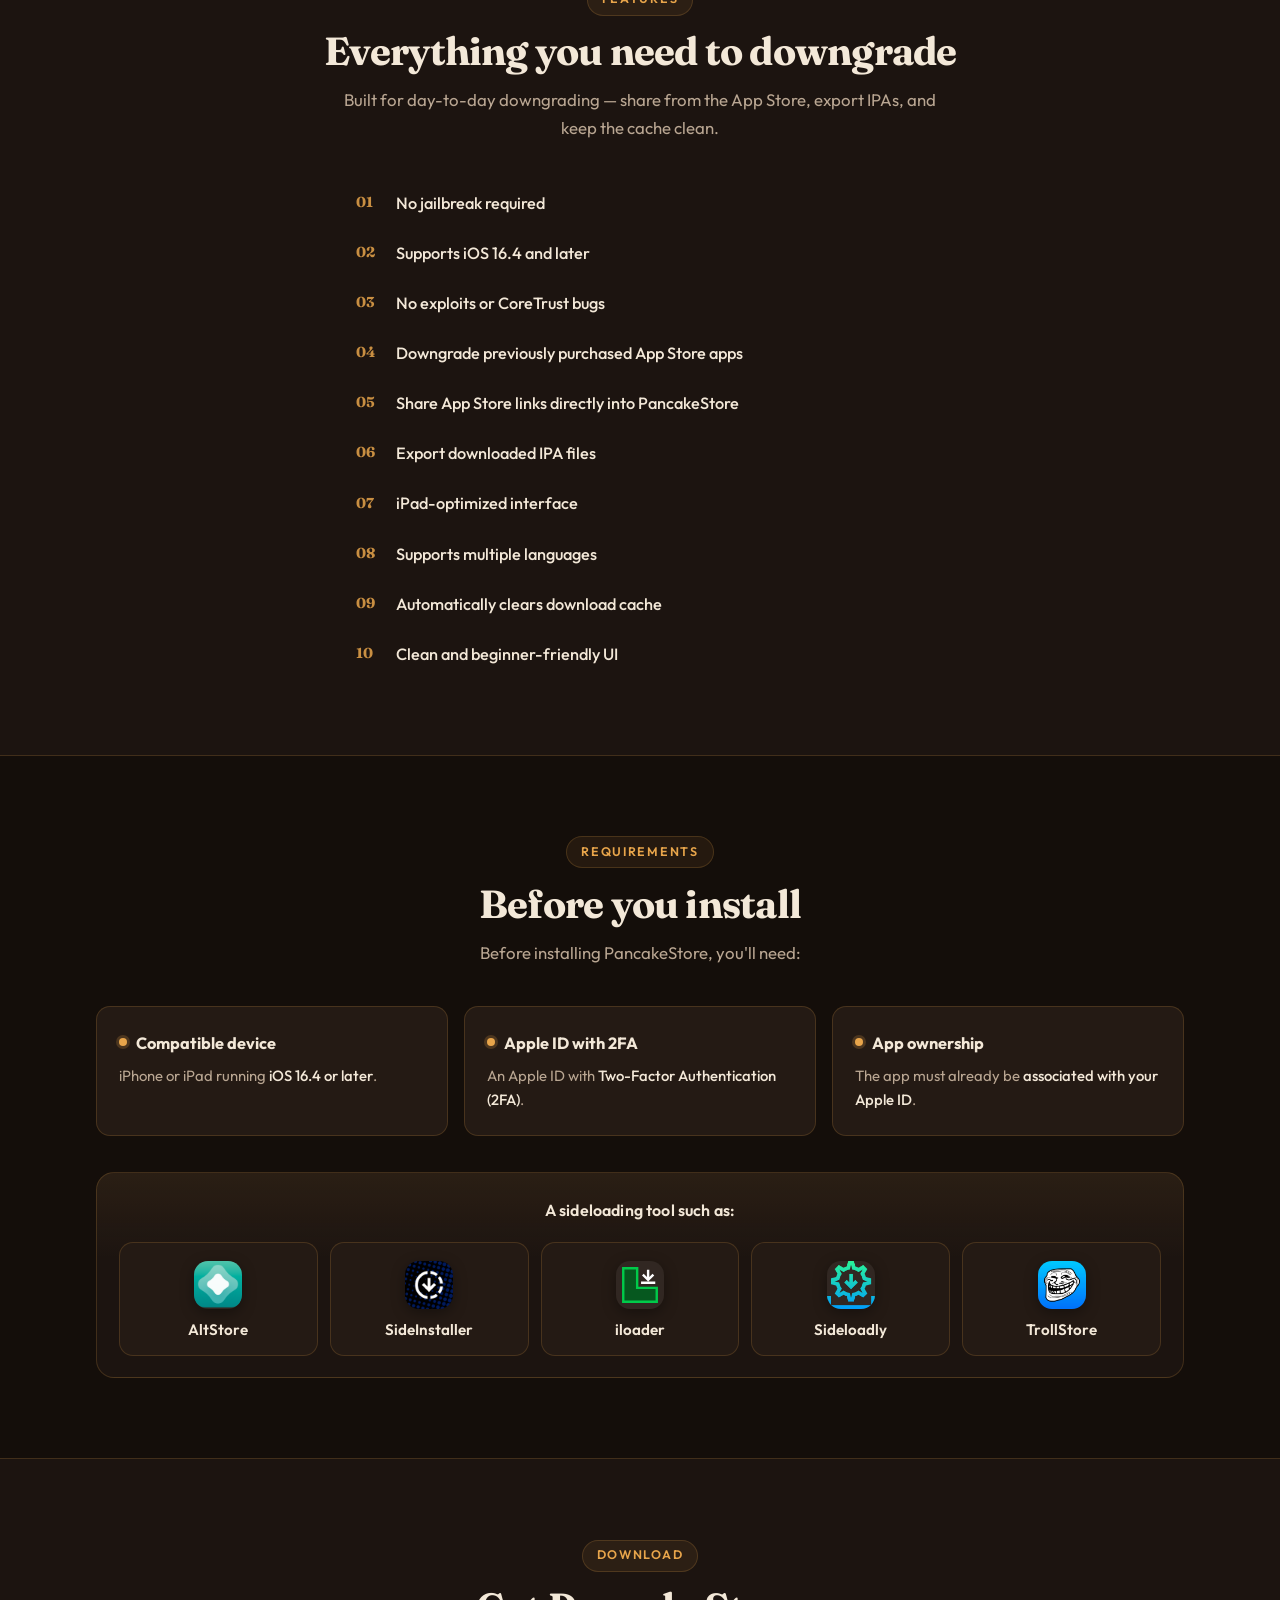
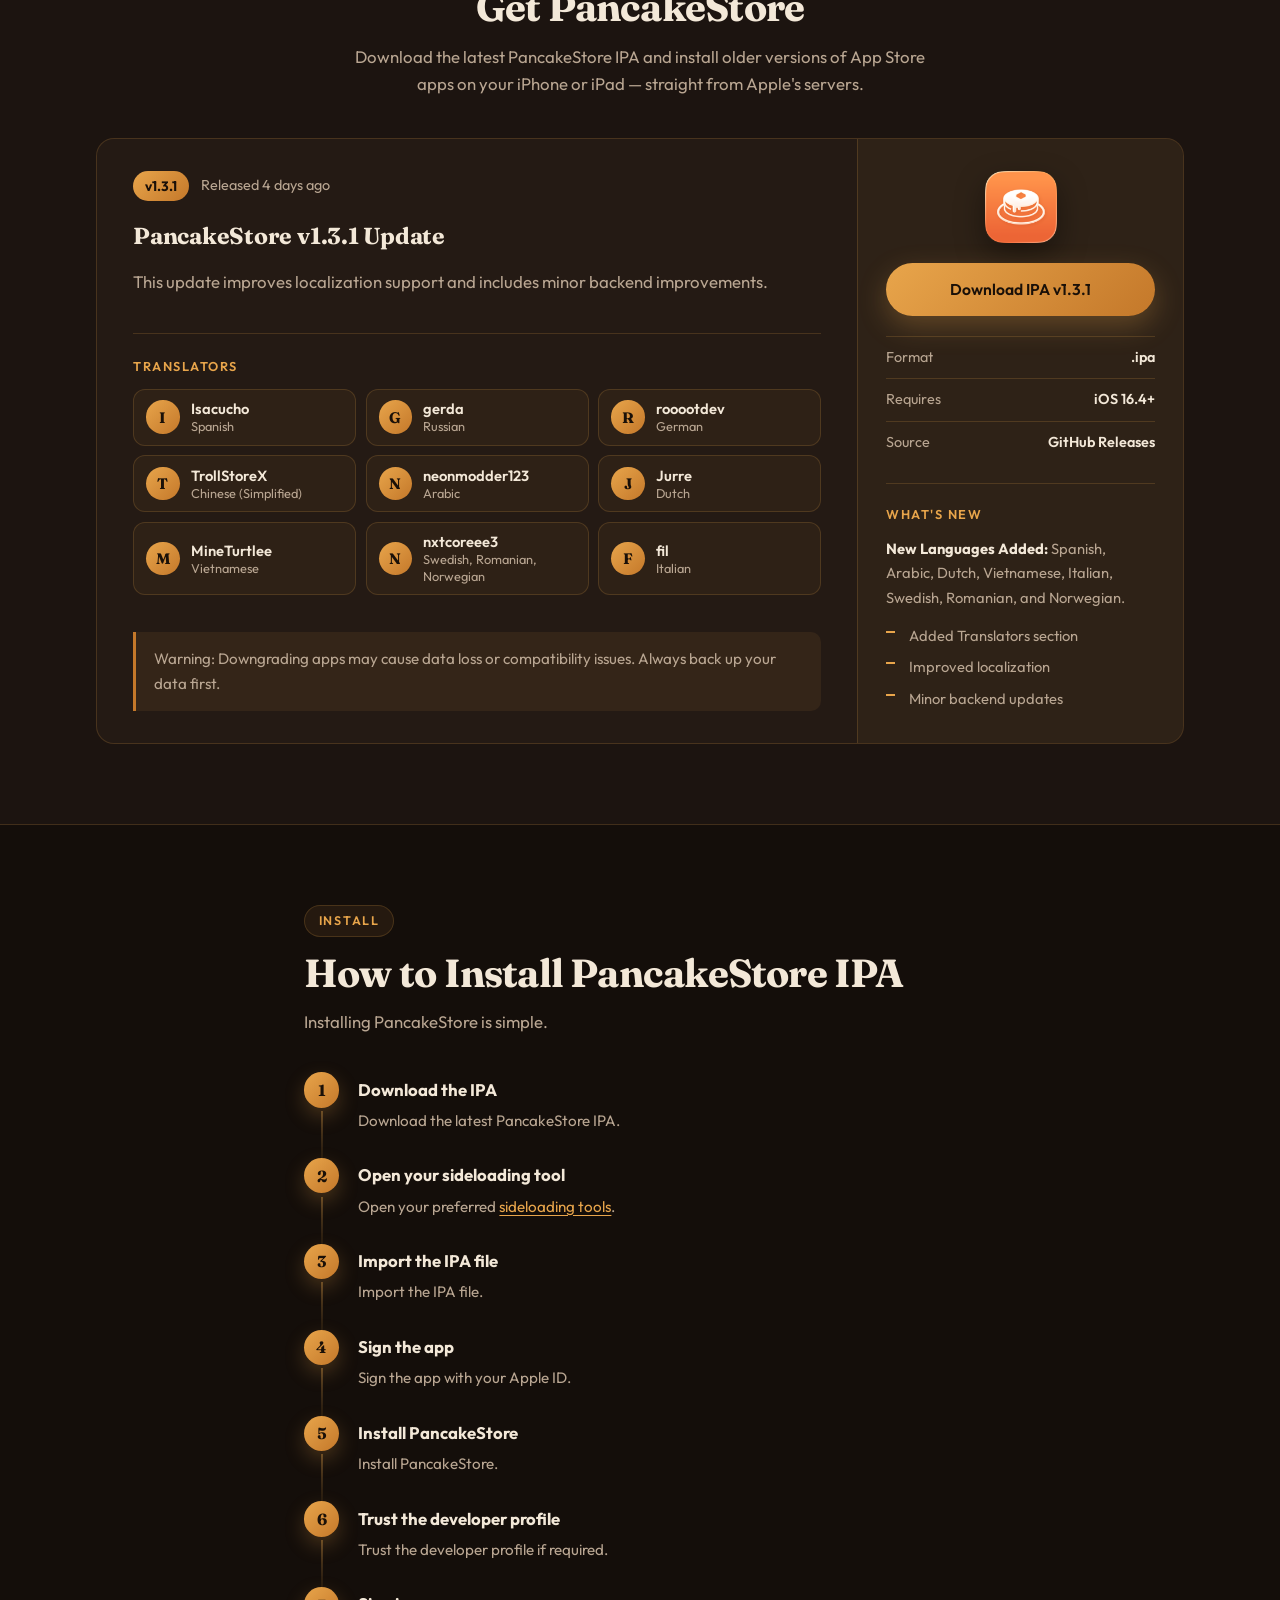
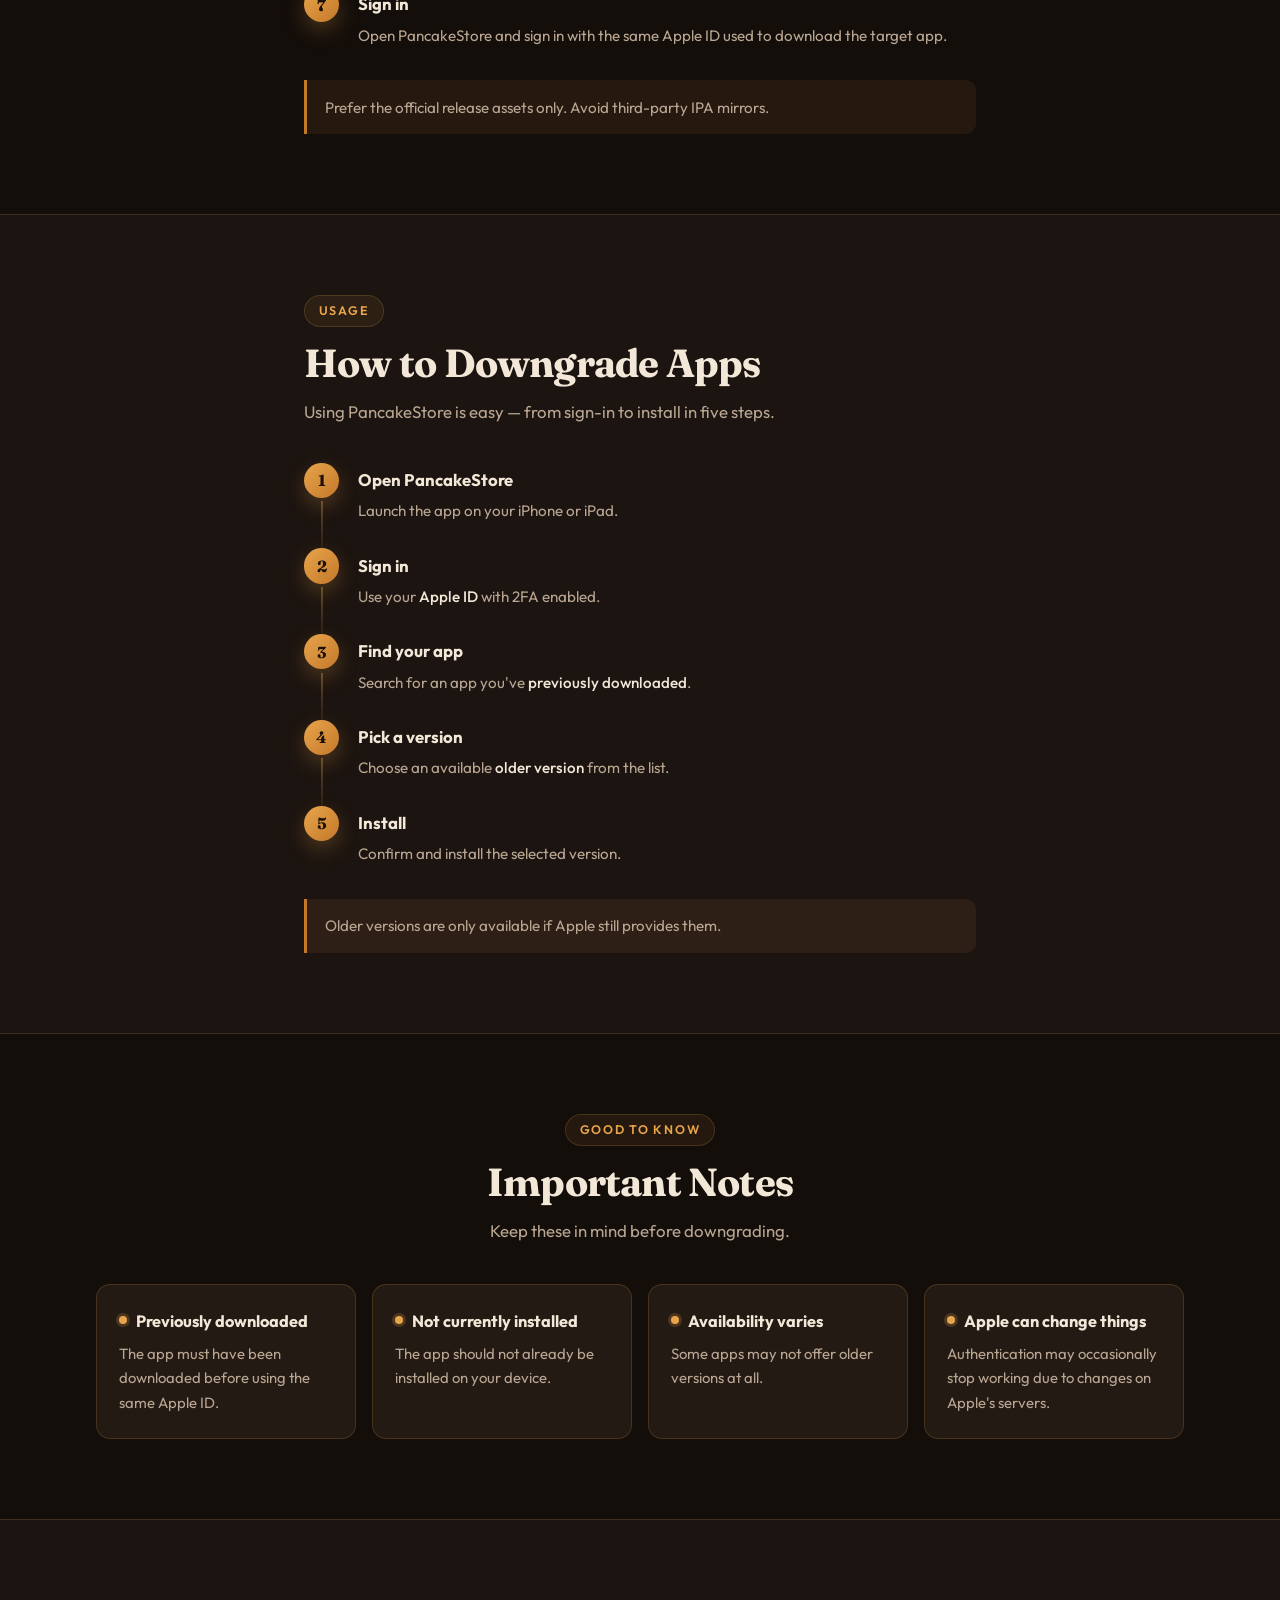
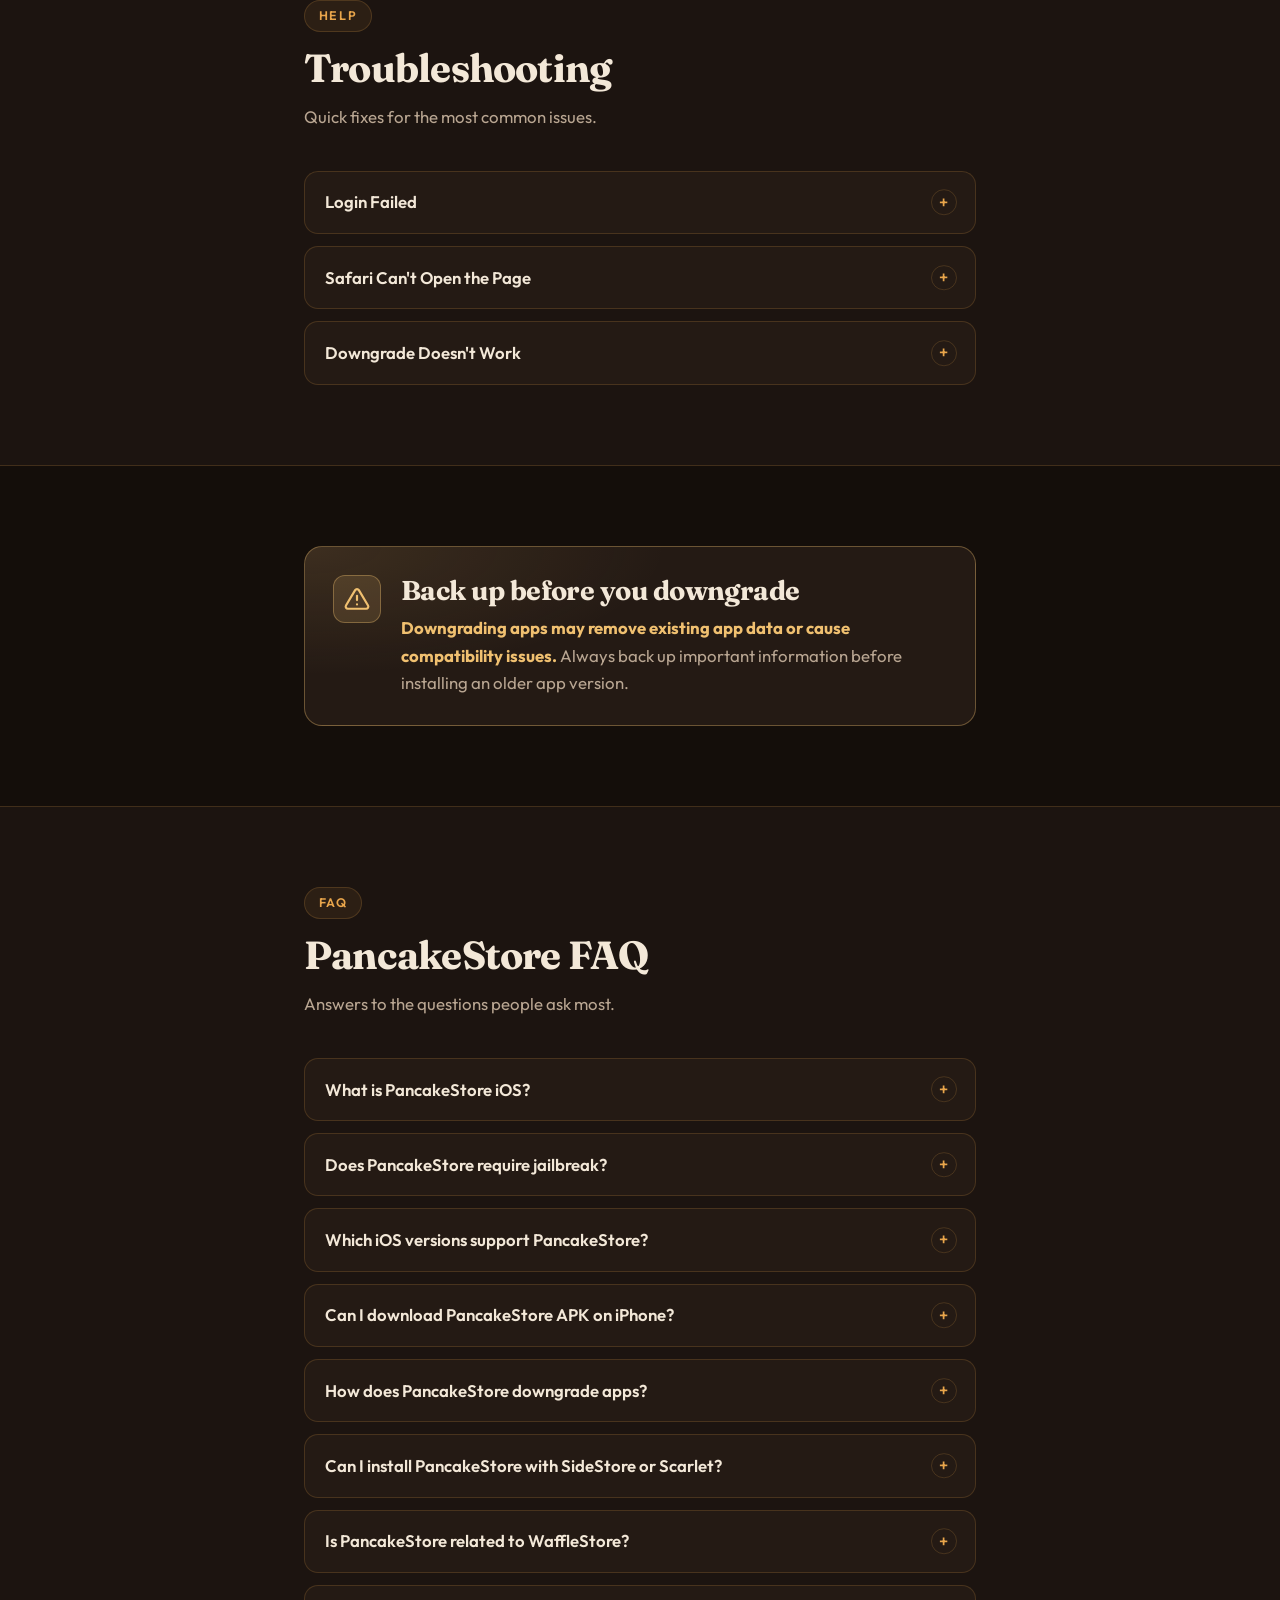
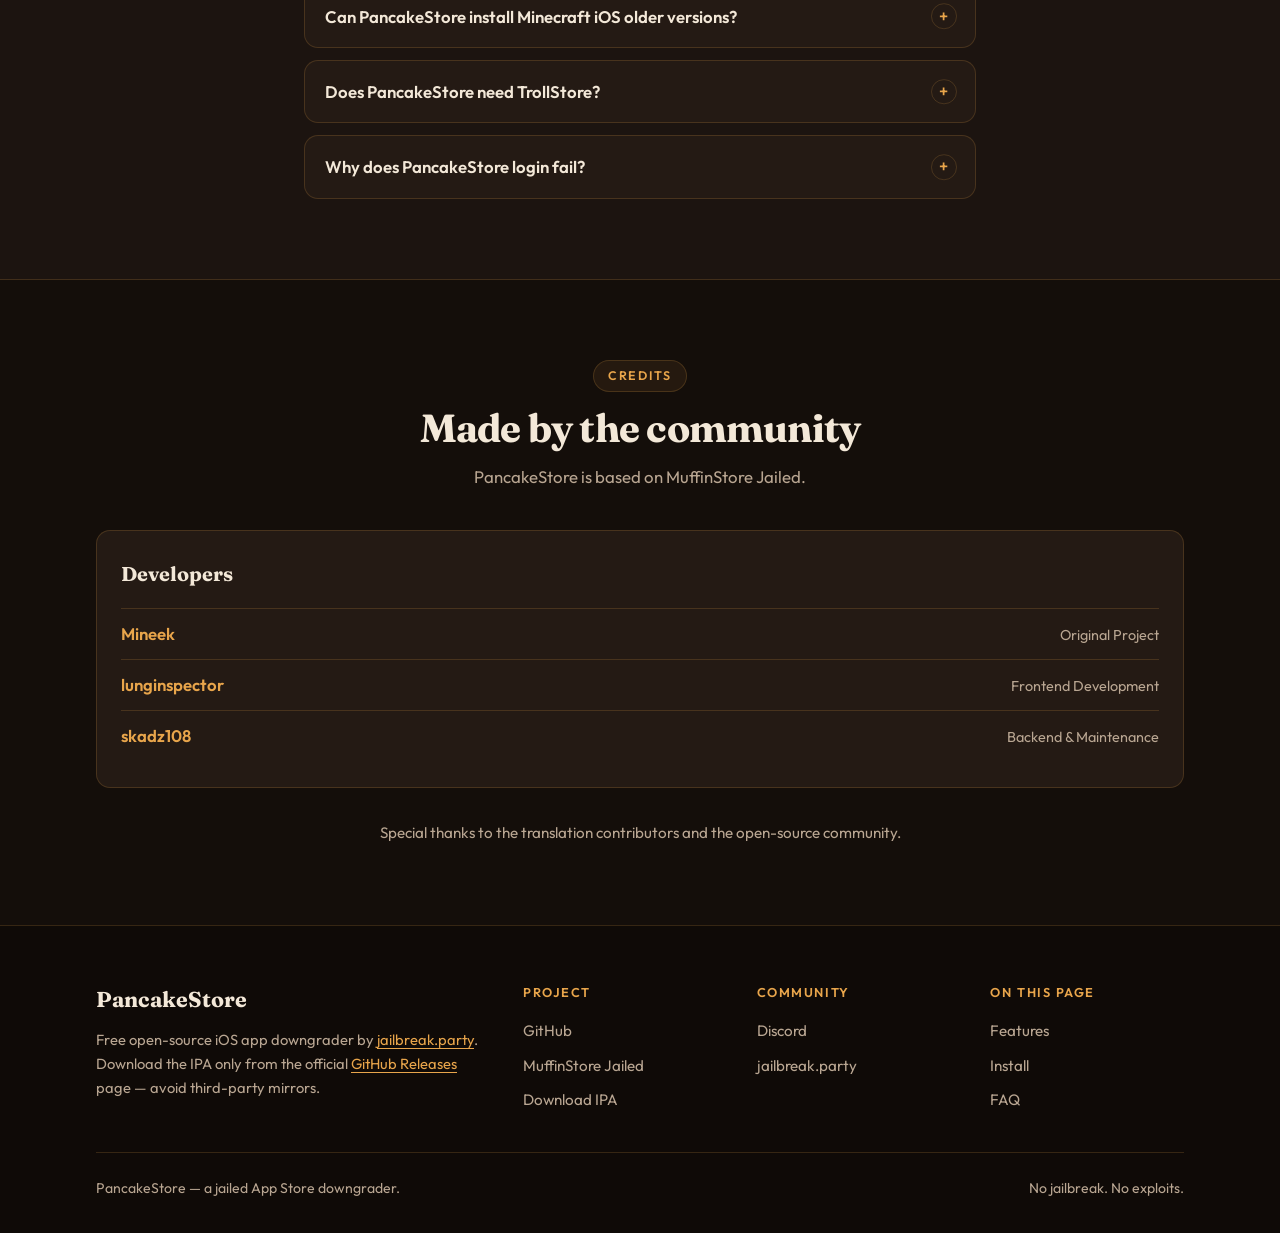
==== commit 9c5d1075: "Improve SEO and add sideloading tool recommendations. Co-authored-by: Cursor <cursoragent@cursor.com" ====
--- a/index.html
+++ b/index.html
@@ -3,99 +3,281 @@
 <head>
   <meta charset="UTF-8" />
   <meta name="viewport" content="width=device-width, initial-scale=1" />
-  <meta name="description" content="PancakeStore — a jailed App Store downgrader for iOS 16.4 and later. No jailbreak. No exploits." />
+  <title>PancakeStore — Download IPA | iOS App Downgrader (No Jailbreak)</title>
+  <meta name="description" content="Download PancakeStore IPA — a free jailed App Store downgrader for iOS 16.4+. Install older app versions on iPhone &amp; iPad. No jailbreak. No exploits." />
+  <meta name="robots" content="index, follow, max-image-preview:large, max-snippet:-1, max-video-preview:-1" />
+  <meta name="author" content="jailbreak.party" />
   <meta name="theme-color" content="#140e0a" />
-  <title>PancakeStore — iOS App Downgrader</title>
+  <meta name="color-scheme" content="dark" />
+  <link rel="canonical" href="https://pancakestore.site/" />
+  <link rel="alternate" hreflang="en" href="https://pancakestore.site/" />
+  <link rel="alternate" hreflang="x-default" href="https://pancakestore.site/" />
+
+  <!-- Open Graph -->
+  <meta property="og:type" content="website" />
+  <meta property="og:site_name" content="PancakeStore" />
+  <meta property="og:locale" content="en_US" />
+  <meta property="og:url" content="https://pancakestore.site/" />
+  <meta property="og:title" content="PancakeStore — Download IPA | iOS App Downgrader (No Jailbreak)" />
+  <meta property="og:description" content="Free jailed App Store downgrader for iOS 16.4+. Install older app versions on iPhone &amp; iPad without jailbreak or exploits." />
+  <meta property="og:image" content="https://pancakestore.site/assets/app-screenshot.png" />
+  <meta property="og:image:alt" content="PancakeStore running on an iPhone, showing a successful app downgrade" />
+  <meta property="og:image:type" content="image/png" />
+  <meta property="og:image:width" content="460" />
+  <meta property="og:image:height" content="950" />
+
+  <!-- Twitter -->
+  <meta name="twitter:card" content="summary_large_image" />
+  <meta name="twitter:title" content="PancakeStore — Download IPA | iOS App Downgrader" />
+  <meta name="twitter:description" content="Free jailed App Store downgrader for iOS 16.4+. No jailbreak. No exploits." />
+  <meta name="twitter:image" content="https://pancakestore.site/assets/app-screenshot.png" />
+  <meta name="twitter:image:alt" content="PancakeStore running on an iPhone, showing a successful app downgrade" />
+
+  <!-- Google tag (gtag.js) -->
+  <script async src="https://www.googletagmanager.com/gtag/js?id=G-DCM27WNYDD"></script>
+  <script>
+    window.dataLayer = window.dataLayer || [];
+    function gtag(){dataLayer.push(arguments);}
+    gtag('js', new Date());
+
+    gtag('config', 'G-DCM27WNYDD');
+  </script>
   <link rel="icon" href="assets/icon.png?v=2" type="image/png" />
+  <link rel="apple-touch-icon" href="assets/icon.png?v=2" />
+  <link rel="manifest" href="site.webmanifest" />
   <link rel="preload" as="image" href="assets/app-screenshot.png?v=2" />
   <link rel="preconnect" href="https://fonts.googleapis.com" />
   <link rel="preconnect" href="https://fonts.gstatic.com" crossorigin />
   <link href="https://fonts.googleapis.com/css2?family=Fraunces:opsz,wght@9..144,500;9..144,700&family=Outfit:wght@400;500;600;700&display=swap" rel="stylesheet" />
-  <link rel="stylesheet" href="css/styles.css" />
+  <link rel="stylesheet" href="css/styles.css?v=6" />
   <script type="application/ld+json">
   {
     "@context": "https://schema.org",
-    "@type": "FAQPage",
-    "mainEntity": [
+    "@graph": [
       {
-        "@type": "Question",
-        "name": "What is PancakeStore iOS?",
-        "acceptedAnswer": {
-          "@type": "Answer",
-          "text": "PancakeStore iOS is an app downgrader that lets you install older versions of App Store apps on iPhone and iPad without jailbreak or exploits."
-        }
+        "@type": "WebSite",
+        "@id": "https://pancakestore.site/#website",
+        "url": "https://pancakestore.site/",
+        "name": "PancakeStore",
+        "description": "Free jailed App Store downgrader for iOS 16.4+. Download the PancakeStore IPA and install older app versions without jailbreak.",
+        "inLanguage": "en",
+        "publisher": { "@id": "https://pancakestore.site/#organization" }
       },
       {
-        "@type": "Question",
-        "name": "Does PancakeStore require jailbreak?",
-        "acceptedAnswer": {
-          "@type": "Answer",
-          "text": "No. PancakeStore works on stock iOS and does not require jailbreak, TrollStore, or kernel exploits."
-        }
+        "@type": "Organization",
+        "@id": "https://pancakestore.site/#organization",
+        "name": "PancakeStore",
+        "url": "https://pancakestore.site/",
+        "logo": {
+          "@type": "ImageObject",
+          "url": "https://pancakestore.site/assets/icon.png"
+        },
+        "sameAs": [
+          "https://github.com/jailbreakdotparty/PancakeStore",
+          "https://jailbreak.party/pancakestore",
+          "https://jailbreak.party/discord"
+        ]
       },
       {
-        "@type": "Question",
-        "name": "Which iOS versions support PancakeStore?",
-        "acceptedAnswer": {
-          "@type": "Answer",
-          "text": "PancakeStore supports iOS 16.4 and later on compatible iPhone and iPad devices."
-        }
+        "@type": "SoftwareApplication",
+        "@id": "https://pancakestore.site/#app",
+        "name": "PancakeStore",
+        "applicationCategory": "UtilitiesApplication",
+        "operatingSystem": "iOS 16.4+",
+        "downloadUrl": "https://github.com/jailbreakdotparty/PancakeStore/releases/download/1.3.1/PancakeStore_v1.3.1.ipa",
+        "softwareVersion": "1.3.1",
+        "offers": {
+          "@type": "Offer",
+          "price": "0",
+          "priceCurrency": "USD"
+        },
+        "description": "A jailed App Store downgrader for iPhone and iPad. Install older versions of previously downloaded apps without jailbreak or exploits.",
+        "image": "https://pancakestore.site/assets/icon.png",
+        "author": { "@id": "https://pancakestore.site/#organization" },
+        "url": "https://pancakestore.site/"
       },
       {
-        "@type": "Question",
-        "name": "Can I download PancakeStore APK on iPhone?",
-        "acceptedAnswer": {
-          "@type": "Answer",
-          "text": "No. PancakeStore APK is an Android format. iOS users should install the PancakeStore IPA version instead."
-        }
+        "@type": "HowTo",
+        "@id": "https://pancakestore.site/#howto-install",
+        "name": "How to Install PancakeStore IPA",
+        "description": "Install PancakeStore on iPhone or iPad using a sideloading tool and your Apple ID.",
+        "totalTime": "PT10M",
+        "supply": [
+          { "@type": "HowToSupply", "name": "PancakeStore IPA" },
+          { "@type": "HowToSupply", "name": "Sideloading tool (AltStore, SideInstaller, Sideloadly, or similar)" }
+        ],
+        "tool": [
+          { "@type": "HowToTool", "name": "iPhone or iPad running iOS 16.4 or later" }
+        ],
+        "step": [
+          {
+            "@type": "HowToStep",
+            "position": 1,
+            "name": "Download the IPA",
+            "text": "Download the latest PancakeStore IPA from the official GitHub release."
+          },
+          {
+            "@type": "HowToStep",
+            "position": 2,
+            "name": "Open your sideloading tool",
+            "text": "Open your preferred sideloading tool such as AltStore, SideInstaller, iloader, Sideloadly, or TrollStore."
+          },
+          {
+            "@type": "HowToStep",
+            "position": 3,
+            "name": "Import the IPA file",
+            "text": "Import the PancakeStore IPA file into the sideloading tool."
+          },
+          {
+            "@type": "HowToStep",
+            "position": 4,
+            "name": "Sign the app",
+            "text": "Sign the app with your Apple ID."
+          },
+          {
+            "@type": "HowToStep",
+            "position": 5,
+            "name": "Install PancakeStore",
+            "text": "Install PancakeStore on your device."
+          },
+          {
+            "@type": "HowToStep",
+            "position": 6,
+            "name": "Trust the developer profile",
+            "text": "Trust the developer profile in Settings if required."
+          },
+          {
+            "@type": "HowToStep",
+            "position": 7,
+            "name": "Sign in",
+            "text": "Open PancakeStore and sign in with the same Apple ID used to download the target app."
+          }
+        ]
       },
       {
-        "@type": "Question",
-        "name": "How does PancakeStore downgrade apps?",
-        "acceptedAnswer": {
-          "@type": "Answer",
-          "text": "PancakeStore installs older App Store versions available from Apple servers. The app must be previously downloaded with the same Apple ID."
-        }
+        "@type": "HowTo",
+        "@id": "https://pancakestore.site/#howto-downgrade",
+        "name": "How to Downgrade Apps with PancakeStore",
+        "description": "Use PancakeStore to install an older App Store version of an app you previously downloaded.",
+        "totalTime": "PT5M",
+        "step": [
+          {
+            "@type": "HowToStep",
+            "position": 1,
+            "name": "Open PancakeStore",
+            "text": "Launch PancakeStore on your iPhone or iPad."
+          },
+          {
+            "@type": "HowToStep",
+            "position": 2,
+            "name": "Sign in",
+            "text": "Sign in with your Apple ID with Two-Factor Authentication enabled."
+          },
+          {
+            "@type": "HowToStep",
+            "position": 3,
+            "name": "Find your app",
+            "text": "Search for an app you previously downloaded with the same Apple ID."
+          },
+          {
+            "@type": "HowToStep",
+            "position": 4,
+            "name": "Pick a version",
+            "text": "Choose an available older version from the list."
+          },
+          {
+            "@type": "HowToStep",
+            "position": 5,
+            "name": "Install",
+            "text": "Confirm and install the selected version."
+          }
+        ]
       },
       {
-        "@type": "Question",
-        "name": "Can I install PancakeStore with SideStore or Scarlet?",
-        "acceptedAnswer": {
-          "@type": "Answer",
-          "text": "Yes. You can install PancakeStore using sideloading tools like SideStore, Scarlet, AltStore, or similar IPA installers."
-        }
-      },
-      {
-        "@type": "Question",
-        "name": "Is PancakeStore related to WaffleStore?",
-        "acceptedAnswer": {
-          "@type": "Answer",
-          "text": "PancakeStore is based on the same idea as MuffinStore Jailed. It is not the same as WaffleStore, but both focus on App Store app management."
-        }
-      },
-      {
-        "@type": "Question",
-        "name": "Can PancakeStore install Minecraft iOS older versions?",
-        "acceptedAnswer": {
-          "@type": "Answer",
-          "text": "Yes, if an older Minecraft iOS version is still available on Apple's servers and linked to your Apple ID, PancakeStore may allow installation."
-        }
-      },
-      {
-        "@type": "Question",
-        "name": "Does PancakeStore need TrollStore?",
-        "acceptedAnswer": {
-          "@type": "Answer",
-          "text": "No. PancakeStore works without TrollStore and can be installed through normal sideloading methods."
-        }
-      },
-      {
-        "@type": "Question",
-        "name": "Why does PancakeStore login fail?",
-        "acceptedAnswer": {
-          "@type": "Answer",
-          "text": "Apple authentication can change at any time. Update PancakeStore to the latest version and make sure you use the correct Apple ID with 2FA enabled."
-        }
+        "@type": "FAQPage",
+        "@id": "https://pancakestore.site/#faq",
+        "mainEntity": [
+          {
+            "@type": "Question",
+            "name": "What is PancakeStore iOS?",
+            "acceptedAnswer": {
+              "@type": "Answer",
+              "text": "PancakeStore iOS is an app downgrader that lets you install older versions of App Store apps on iPhone and iPad without jailbreak or exploits."
+            }
+          },
+          {
+            "@type": "Question",
+            "name": "Does PancakeStore require jailbreak?",
+            "acceptedAnswer": {
+              "@type": "Answer",
+              "text": "No. PancakeStore works on stock iOS and does not require jailbreak, TrollStore, or kernel exploits."
+            }
+          },
+          {
+            "@type": "Question",
+            "name": "Which iOS versions support PancakeStore?",
+            "acceptedAnswer": {
+              "@type": "Answer",
+              "text": "PancakeStore supports iOS 16.4 and later on compatible iPhone and iPad devices."
+            }
+          },
+          {
+            "@type": "Question",
+            "name": "Can I download PancakeStore APK on iPhone?",
+            "acceptedAnswer": {
+              "@type": "Answer",
+              "text": "No. PancakeStore APK is an Android format. iOS users should install the PancakeStore IPA version instead."
+            }
+          },
+          {
+            "@type": "Question",
+            "name": "How does PancakeStore downgrade apps?",
+            "acceptedAnswer": {
+              "@type": "Answer",
+              "text": "PancakeStore installs older App Store versions available from Apple servers. The app must be previously downloaded with the same Apple ID."
+            }
+          },
+          {
+            "@type": "Question",
+            "name": "Can I install PancakeStore with SideStore or Scarlet?",
+            "acceptedAnswer": {
+              "@type": "Answer",
+              "text": "Yes. You can install PancakeStore using sideloading tools like SideStore, Scarlet, AltStore, or similar IPA installers."
+            }
+          },
+          {
+            "@type": "Question",
+            "name": "Is PancakeStore related to WaffleStore?",
+            "acceptedAnswer": {
+              "@type": "Answer",
+              "text": "PancakeStore is based on the same idea as MuffinStore Jailed. It is not the same as WaffleStore, but both focus on App Store app management."
+            }
+          },
+          {
+            "@type": "Question",
+            "name": "Can PancakeStore install Minecraft iOS older versions?",
+            "acceptedAnswer": {
+              "@type": "Answer",
+              "text": "Yes, if an older Minecraft iOS version is still available on Apple's servers and linked to your Apple ID, PancakeStore may allow installation."
+            }
+          },
+          {
+            "@type": "Question",
+            "name": "Does PancakeStore need TrollStore?",
+            "acceptedAnswer": {
+              "@type": "Answer",
+              "text": "No. PancakeStore works without TrollStore and can be installed through normal sideloading methods."
+            }
+          },
+          {
+            "@type": "Question",
+            "name": "Why does PancakeStore login fail?",
+            "acceptedAnswer": {
+              "@type": "Answer",
+              "text": "Apple authentication can change at any time. Update PancakeStore to the latest version and make sure you use the correct Apple ID with 2FA enabled."
+            }
+          }
+        ]
       }
     ]
   }
@@ -122,9 +304,9 @@
       <div class="hero-atmosphere" aria-hidden="true"></div>
       <div class="hero-inner">
         <div class="hero-copy">
-          <img class="hero-icon" src="assets/icon.png?v=2" alt="" width="120" height="120" fetchpriority="high" decoding="async" />
-          <p class="brand">PancakeStore</p>
-          <h1>Downgrade App Store apps without a jailbreak.</h1>
+          <img class="hero-icon" src="assets/icon.png?v=2" alt="PancakeStore app icon" width="120" height="120" fetchpriority="high" decoding="async" />
+          <h1 class="brand">PancakeStore</h1>
+          <p class="hero-tagline">Downgrade App Store apps without a jailbreak.</p>
           <p class="lede">A jailed, exploit-less downgrader for iOS 16.4 and later — forked from MuffinStore Jailed.</p>
           <div class="cta-row">
             <a class="btn btn-primary" id="download" href="#download-section">Download Now</a>
@@ -179,52 +361,42 @@
           <li class="feature-card">
             <span class="feature-num">01</span>
             <strong>No jailbreak required</strong>
-            <span>Works on stock iOS via sideloading — no jailbreak needed.</span>
           </li>
           <li class="feature-card">
             <span class="feature-num">02</span>
             <strong>Supports iOS 16.4 and later</strong>
-            <span>Compatible with iPhone and iPad on supported firmware.</span>
           </li>
           <li class="feature-card">
             <span class="feature-num">03</span>
             <strong>No exploits or CoreTrust bugs</strong>
-            <span>Uses Apple authentication and App Store version delivery.</span>
           </li>
           <li class="feature-card">
             <span class="feature-num">04</span>
-            <strong>Downgrade purchased apps</strong>
-            <span>Reinstall older versions of App Store apps you already own.</span>
+            <strong>Downgrade previously purchased App Store apps</strong>
           </li>
           <li class="feature-card">
             <span class="feature-num">05</span>
-            <strong>Share App Store links</strong>
-            <span>Send an App Store link straight into PancakeStore.</span>
+            <strong>Share App Store links directly into PancakeStore</strong>
           </li>
           <li class="feature-card">
             <span class="feature-num">06</span>
             <strong>Export downloaded IPA files</strong>
-            <span>Save the downgraded package after install for archival.</span>
           </li>
           <li class="feature-card">
             <span class="feature-num">07</span>
             <strong>iPad-optimized interface</strong>
-            <span>Proper layout for larger screens, plus a settings page.</span>
           </li>
           <li class="feature-card">
             <span class="feature-num">08</span>
             <strong>Supports multiple languages</strong>
-            <span>Spanish, Arabic, Dutch, Vietnamese, Italian, Swedish, Romanian, Norwegian, and more.</span>
           </li>
           <li class="feature-card">
             <span class="feature-num">09</span>
-            <strong>Auto-clears download cache</strong>
-            <span>Download and server caches clear themselves so storage stays tidy.</span>
+            <strong>Automatically clears download cache</strong>
           </li>
           <li class="feature-card">
             <span class="feature-num">10</span>
-            <strong>Clean, beginner-friendly UI</strong>
-            <span>Simple interface designed for an easy downgrade experience.</span>
+            <strong>Clean and beginner-friendly UI</strong>
           </li>
         </ul>
       </div>
@@ -235,7 +407,7 @@
         <div class="section-head center">
           <p class="eyebrow">Requirements</p>
           <h2>Before you install</h2>
-          <p class="section-lede">Four things you'll need before installing PancakeStore.</p>
+          <p class="section-lede">Before installing PancakeStore, you'll need:</p>
         </div>
         <div class="req-grid">
           <div class="req-card">
@@ -244,16 +416,47 @@
           </div>
           <div class="req-card">
             <strong>Apple ID with 2FA</strong>
-            <span>An Apple ID with <em>Two-Factor Authentication</em> enabled.</span>
+            <span>An Apple ID with <em>Two-Factor Authentication (2FA)</em>.</span>
           </div>
           <div class="req-card">
             <strong>App ownership</strong>
             <span>The app must already be <em>associated with your Apple ID</em>.</span>
           </div>
-          <div class="req-card">
-            <strong>Sideloading tool</strong>
-            <span>SideStore, AltStore, Scarlet, LiveContainer, PlumeImpactor, Sideloadly, or TrollStore (optional).</span>
-          </div>
+        </div>
+        <div class="sideload-block" id="sideloading-tools">
+          <h3>A sideloading tool such as:</h3>
+          <ul class="sideload-grid">
+            <li>
+              <a class="sideload-card" href="https://altstore.io/" target="_blank" rel="noopener noreferrer">
+                <img src="assets/sideload/altstore.png" alt="AltStore" width="48" height="48" loading="lazy" decoding="async" />
+                <strong>AltStore</strong>
+              </a>
+            </li>
+            <li>
+              <a class="sideload-card" href="https://sideinstaller.com/" target="_blank" rel="noopener noreferrer">
+                <img src="assets/sideload/sideinstaller.png" alt="SideInstaller" width="48" height="48" loading="lazy" decoding="async" />
+                <strong>SideInstaller</strong>
+              </a>
+            </li>
+            <li>
+              <a class="sideload-card" href="https://iloader.site/" target="_blank" rel="noopener noreferrer">
+                <img src="assets/sideload/iloader.svg" alt="iloader" width="48" height="48" loading="lazy" decoding="async" />
+                <strong>iloader</strong>
+              </a>
+            </li>
+            <li>
+              <a class="sideload-card" href="https://sideloadly.io/" target="_blank" rel="noopener noreferrer">
+                <img src="assets/sideload/sideloadly.png" alt="Sideloadly" width="48" height="48" loading="lazy" decoding="async" />
+                <strong>Sideloadly</strong>
+              </a>
+            </li>
+            <li>
+              <a class="sideload-card" href="https://github.com/opa334/TrollStore" target="_blank" rel="noopener noreferrer">
+                <img src="assets/sideload/trollstore.webp" alt="TrollStore" width="48" height="48" loading="lazy" decoding="async" />
+                <strong>TrollStore</strong>
+              </a>
+            </li>
+          </ul>
         </div>
       </div>
     </section>
@@ -317,7 +520,7 @@
             <p class="note">Warning: Downgrading apps may cause data loss or compatibility issues. Always back up your data first.</p>
           </div>
           <aside class="release-aside">
-            <img class="release-icon" src="assets/icon.png?v=2" alt="" width="72" height="72" loading="lazy" decoding="async" />
+            <img class="release-icon" src="assets/icon.png?v=2" alt="PancakeStore" width="72" height="72" loading="lazy" decoding="async" />
             <a class="btn btn-primary btn-block" href="https://github.com/jailbreakdotparty/PancakeStore/releases/download/1.3.1/PancakeStore_v1.3.1.ipa">Download IPA v1.3.1</a>
             <ul class="release-meta">
               <li><span>Format</span><strong>.ipa</strong></li>
@@ -343,36 +546,36 @@
         <div class="section-head">
           <p class="eyebrow">Install</p>
           <h2>How to Install PancakeStore IPA</h2>
-          <p class="section-lede">Installing PancakeStore is simple — seven quick steps.</p>
+          <p class="section-lede">Installing PancakeStore is simple.</p>
         </div>
         <ol class="steps-flow">
           <li>
             <strong>Download the IPA</strong>
-            <span>Grab the latest <em>PancakeStore IPA</em> from the official release.</span>
+            <span>Download the latest PancakeStore IPA.</span>
           </li>
           <li>
             <strong>Open your sideloading tool</strong>
-            <span>Launch SideStore, AltStore, Scarlet, or another IPA installer.</span>
+            <span>Open your preferred <a href="#sideloading-tools">sideloading tools</a>.</span>
           </li>
           <li>
             <strong>Import the IPA file</strong>
-            <span>Add the downloaded PancakeStore IPA to the tool.</span>
+            <span>Import the IPA file.</span>
           </li>
           <li>
             <strong>Sign the app</strong>
-            <span>Sign with your Apple ID as your tool requires.</span>
+            <span>Sign the app with your Apple ID.</span>
           </li>
           <li>
             <strong>Install PancakeStore</strong>
-            <span>Let the tool push the app to your device.</span>
+            <span>Install PancakeStore.</span>
           </li>
           <li>
             <strong>Trust the developer profile</strong>
-            <span>If required, under <em>Settings → General → VPN &amp; Device Management</em>.</span>
-          </li>
-          <li>
-            <strong>Sign in and go</strong>
-            <span>Open PancakeStore and sign in with the <em>same Apple ID</em> used to download the target app.</span>
+            <span>Trust the developer profile if required.</span>
+          </li>
+          <li>
+            <strong>Sign in</strong>
+            <span>Open PancakeStore and sign in with the same Apple ID used to download the target app.</span>
           </li>
         </ol>
         <p class="note">Prefer the official release assets only. Avoid third-party IPA mirrors.</p>
@@ -570,7 +773,7 @@
       <div class="footer-grid">
         <div class="footer-brand-col">
           <p class="footer-brand">PancakeStore</p>
-          <p class="footer-note">This local page mirrors public project info for convenience. The official site is <a href="https://jailbreak.party/pancakestore" target="_blank" rel="noopener noreferrer">jailbreak.party/pancakestore</a>. Prefer official downloads only.</p>
+          <p class="footer-note">Free open-source iOS app downgrader by <a href="https://jailbreak.party/" target="_blank" rel="noopener noreferrer">jailbreak.party</a>. Download the IPA only from the official <a href="https://github.com/jailbreakdotparty/PancakeStore/releases" target="_blank" rel="noopener noreferrer">GitHub Releases</a> page — avoid third-party mirrors.</p>
         </div>
         <div class="footer-col">
           <h4>Project</h4>
--- a/css/styles.css
+++ b/css/styles.css
@@ -219,7 +219,7 @@
   animation: hero-in 0.9s cubic-bezier(0.22, 1, 0.36, 1) 0.15s forwards;
 }
 
-.hero h1 {
+.hero-tagline {
   margin: 0 0 0.85rem;
   font-family: var(--font-body);
   font-size: clamp(1.15rem, 2.6vw, 1.45rem);
@@ -477,65 +477,47 @@
   }
 }
 
-/* Feature cards */
+/* Feature list */
 .feature-grid {
   list-style: none;
-  margin: 0;
+  margin: 0 auto;
   padding: 0;
-  display: grid;
-  grid-template-columns: repeat(auto-fill, minmax(15rem, 1fr));
-  gap: 1rem;
+  display: flex;
+  flex-direction: column;
+  gap: 0.55rem;
+  max-width: 36rem;
 }
 
 .feature-card {
-  position: relative;
-  display: flex;
-  flex-direction: column;
-  gap: 0.4rem;
-  padding: 1.5rem 1.35rem 1.35rem;
-  border: 1px solid var(--line);
-  border-radius: var(--radius);
-  background: var(--surface);
-  overflow: hidden;
-  transition: transform 0.25s ease, border-color 0.25s ease, box-shadow 0.25s ease;
-}
-
-.feature-card::before {
-  content: "";
-  position: absolute;
-  inset: 0 0 auto 0;
-  height: 3px;
-  background: linear-gradient(90deg, var(--maple), var(--maple-deep));
-  opacity: 0;
-  transition: opacity 0.25s ease;
+  display: flex;
+  flex-direction: row;
+  align-items: center;
+  gap: 0.9rem;
+  padding: 0.55rem 0.25rem;
+  border: 0;
+  border-radius: 0;
+  background: transparent;
 }
 
 .feature-card:hover {
-  transform: translateY(-4px);
-  border-color: rgba(232, 165, 75, 0.4);
-  box-shadow: 0 18px 36px rgba(0, 0, 0, 0.35);
-}
-
-.feature-card:hover::before {
-  opacity: 1;
+  background: transparent;
 }
 
 .feature-num {
+  flex: 0 0 auto;
   font-family: var(--font-display);
-  font-size: 0.95rem;
+  font-size: 0.9rem;
   font-weight: 700;
   color: var(--maple);
-  opacity: 0.75;
+  opacity: 0.85;
+  min-width: 1.6rem;
 }
 
 .feature-card strong {
   font-size: 1.02rem;
-  color: var(--text);
-}
-
-.feature-card > span:last-child {
-  color: var(--muted);
-  font-size: 0.92rem;
+  font-weight: 500;
+  color: var(--text);
+  line-height: 1.35;
 }
 
 /* Requirement + note cards */
@@ -590,6 +572,120 @@
   font-style: normal;
   color: var(--text);
   font-weight: 500;
+}
+
+.sideload-block {
+  margin-top: 2.25rem;
+  padding: 1.5rem 1.35rem 1.35rem;
+  border: 1px solid var(--line);
+  border-radius: calc(var(--radius) + 4px);
+  background:
+    linear-gradient(180deg, rgba(232, 165, 75, 0.07), transparent 42%),
+    var(--bg-alt);
+}
+
+.sideload-block h3 {
+  margin: 0 0 1.15rem;
+  color: var(--text);
+  font-family: var(--font-body);
+  font-size: 1rem;
+  font-weight: 600;
+  letter-spacing: 0.01em;
+  text-align: center;
+}
+
+.sideload-grid {
+  list-style: none;
+  margin: 0;
+  padding: 0;
+  display: grid;
+  grid-template-columns: repeat(5, minmax(0, 1fr));
+  gap: 0.75rem;
+}
+
+.sideload-grid li {
+  list-style: none;
+  margin: 0;
+  padding: 0;
+  min-width: 0;
+}
+
+a.sideload-card {
+  display: flex;
+  flex-direction: column;
+  align-items: center;
+  gap: 0.7rem;
+  height: 100%;
+  padding: 1.1rem 0.75rem 1rem;
+  border: 1px solid var(--line);
+  border-radius: var(--radius);
+  background: var(--surface);
+  color: var(--text);
+  text-align: center;
+  text-decoration: none;
+  transition:
+    border-color 0.2s ease,
+    background 0.2s ease,
+    transform 0.2s ease,
+    box-shadow 0.2s ease;
+}
+
+a.sideload-card:hover,
+a.sideload-card:focus-visible {
+  border-color: rgba(232, 165, 75, 0.5);
+  background: rgba(232, 165, 75, 0.1);
+  box-shadow: 0 10px 28px rgba(0, 0, 0, 0.28);
+  transform: translateY(-2px);
+  color: var(--text);
+  text-decoration: none;
+}
+
+a.sideload-card:visited {
+  color: var(--text);
+}
+
+.sideload-card img {
+  flex: 0 0 auto;
+  width: 3rem;
+  height: 3rem;
+  border-radius: 14px;
+  object-fit: cover;
+  background: rgba(255, 255, 255, 0.06);
+  box-shadow: 0 4px 14px rgba(0, 0, 0, 0.35);
+}
+
+.sideload-card strong {
+  color: var(--text);
+  font-size: 0.95rem;
+  font-weight: 600;
+  line-height: 1.25;
+}
+
+@media (max-width: 900px) {
+  .sideload-grid {
+    grid-template-columns: repeat(3, minmax(0, 1fr));
+  }
+}
+
+@media (max-width: 560px) {
+  .sideload-block {
+    padding: 1.2rem 0.9rem 0.95rem;
+  }
+
+  .sideload-grid {
+    grid-template-columns: repeat(2, minmax(0, 1fr));
+    gap: 0.65rem;
+  }
+
+  a.sideload-card {
+    padding: 0.95rem 0.55rem 0.85rem;
+  }
+
+  .sideload-card img {
+    width: 2.6rem;
+    height: 2.6rem;
+    border-radius: 12px;
+  }
 }
 
 /* Timeline steps */
@@ -1188,7 +1284,7 @@
 
   .hero-icon,
   .brand,
-  .hero h1,
+  .hero-tagline,
   .lede,
   .cta-row,
   .hero-shot,
